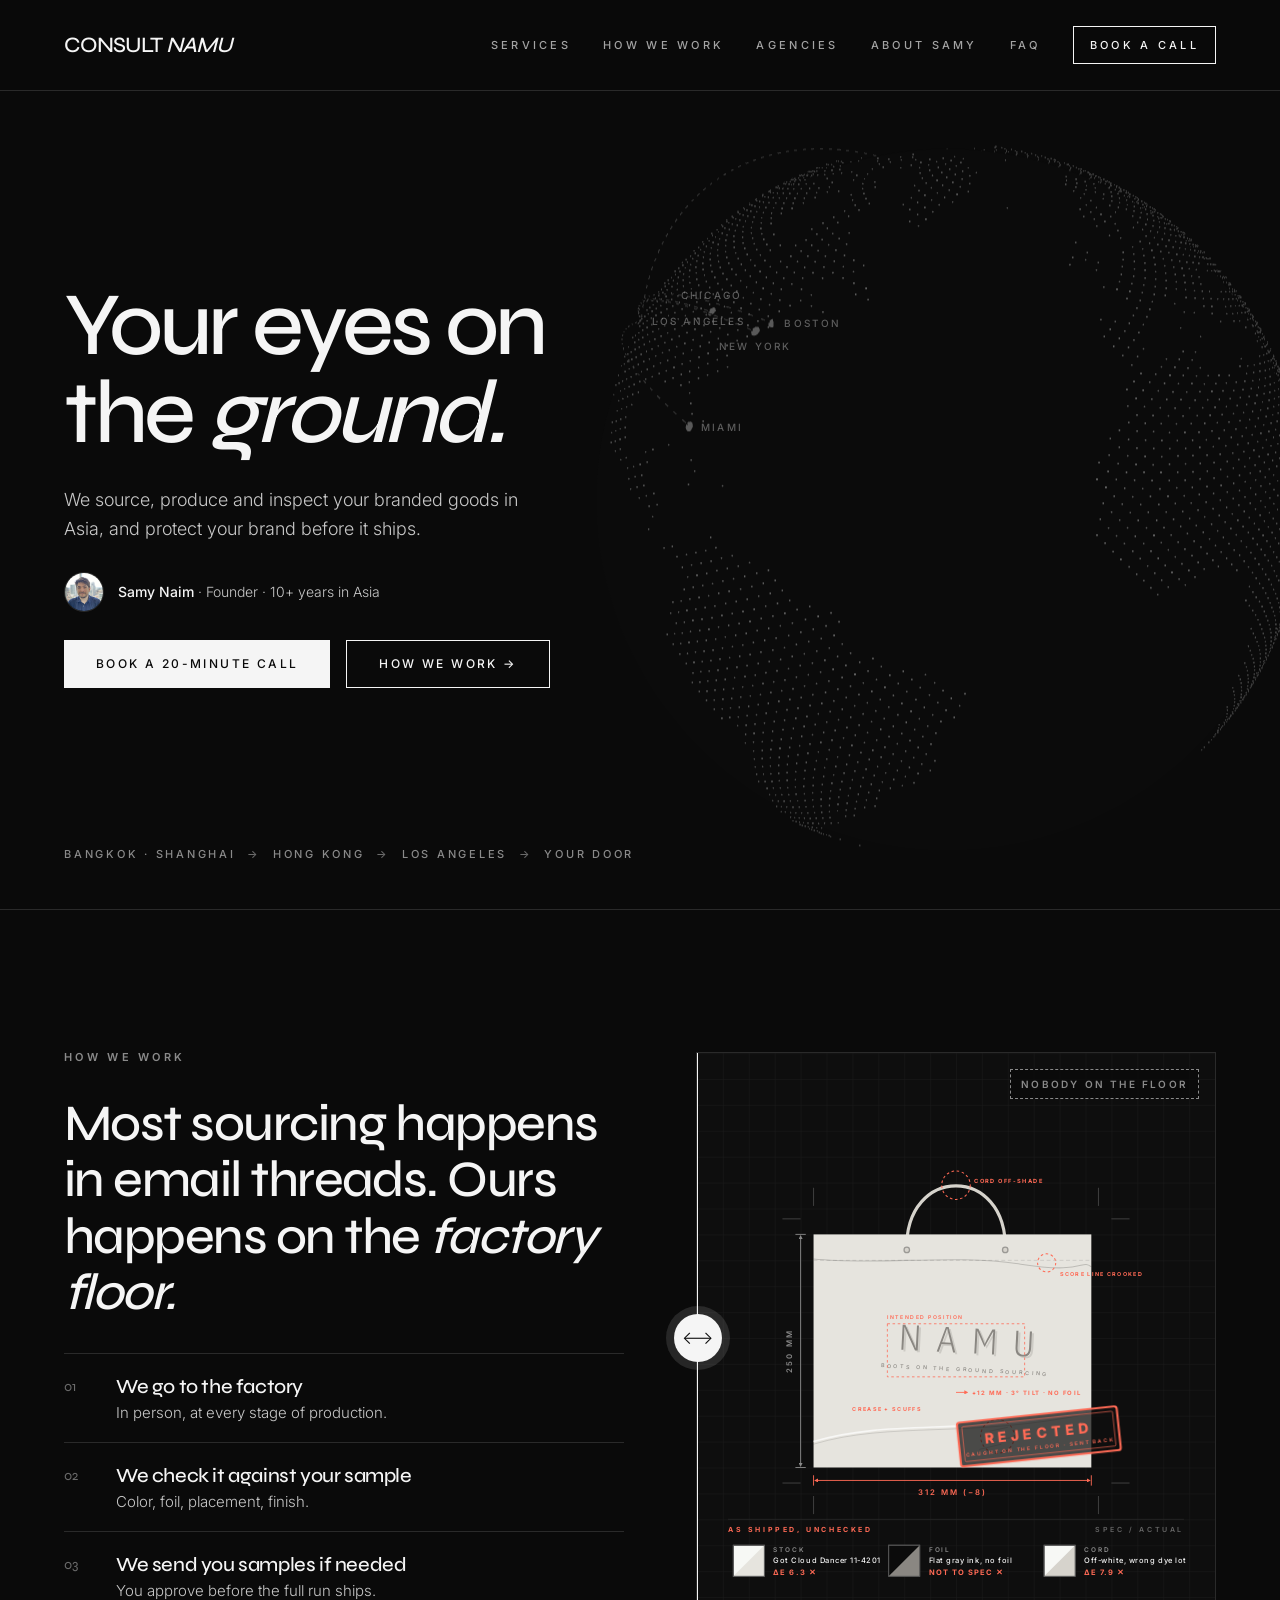
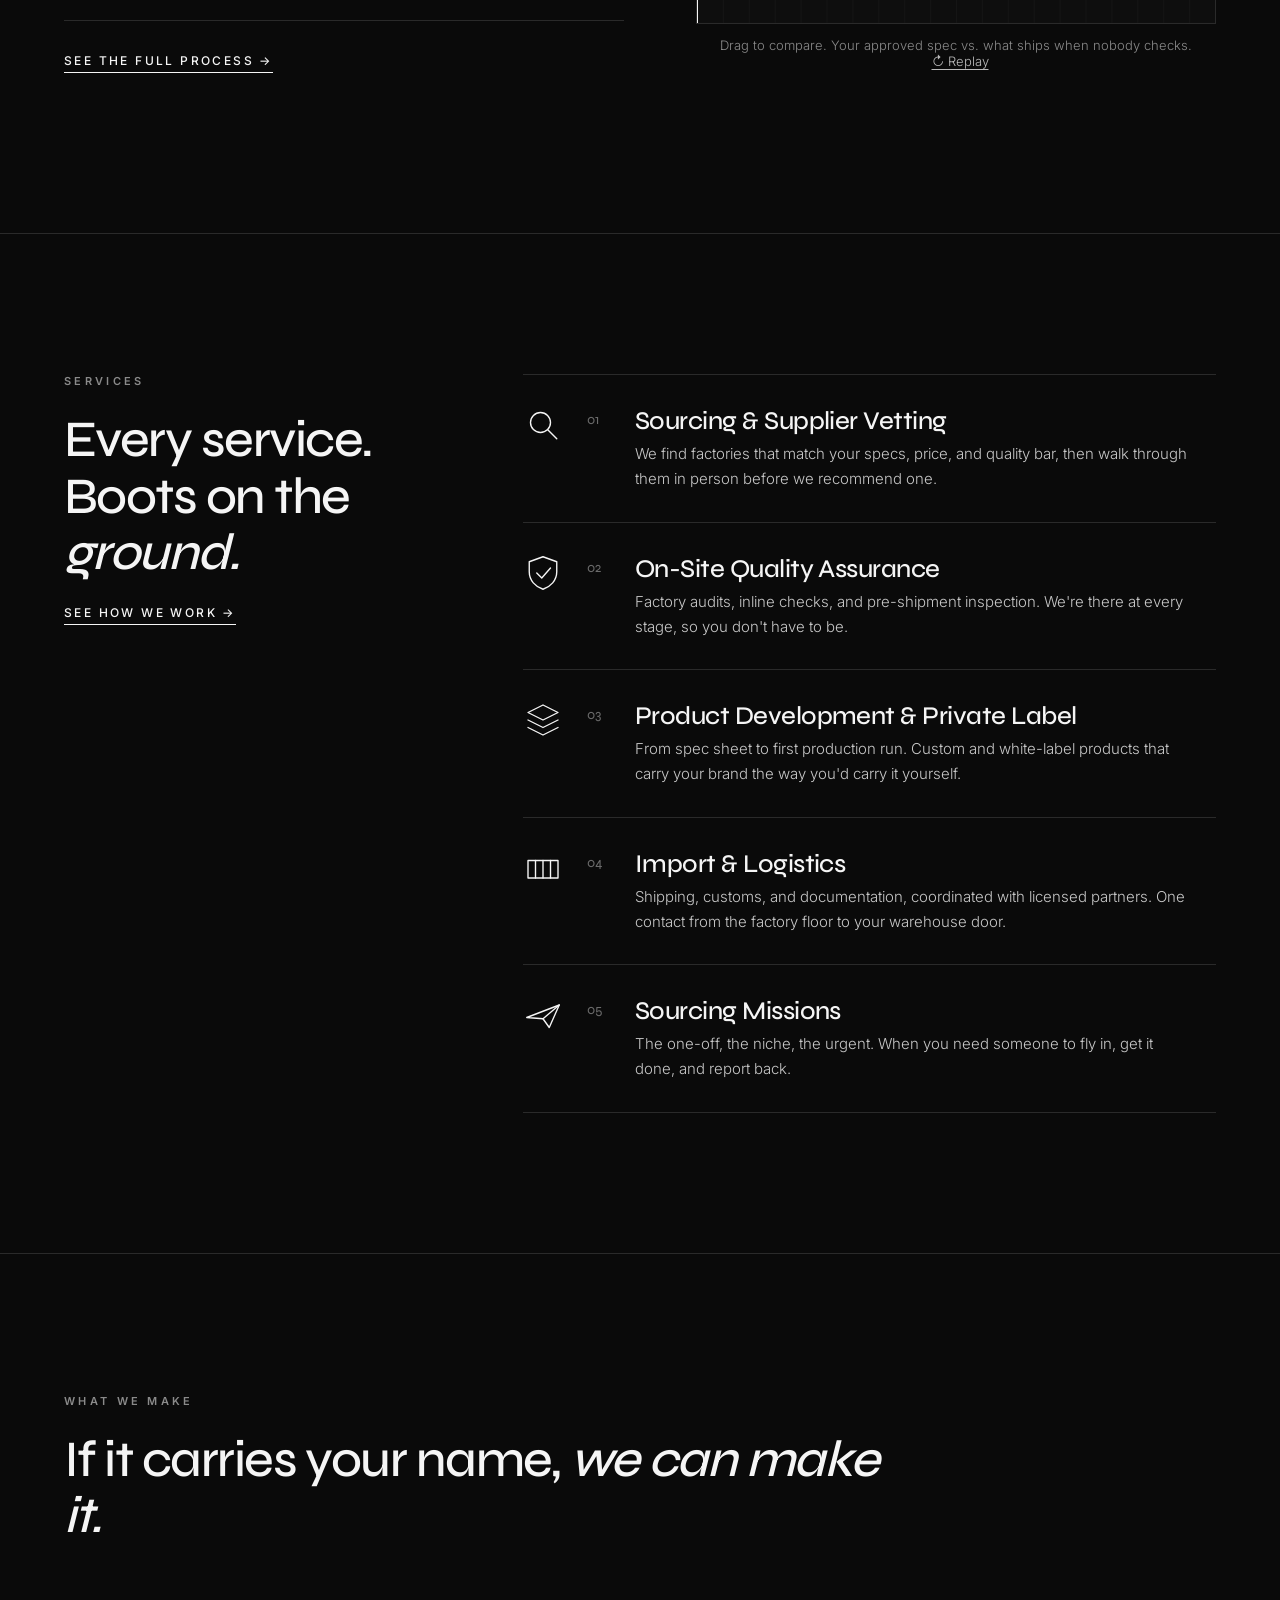
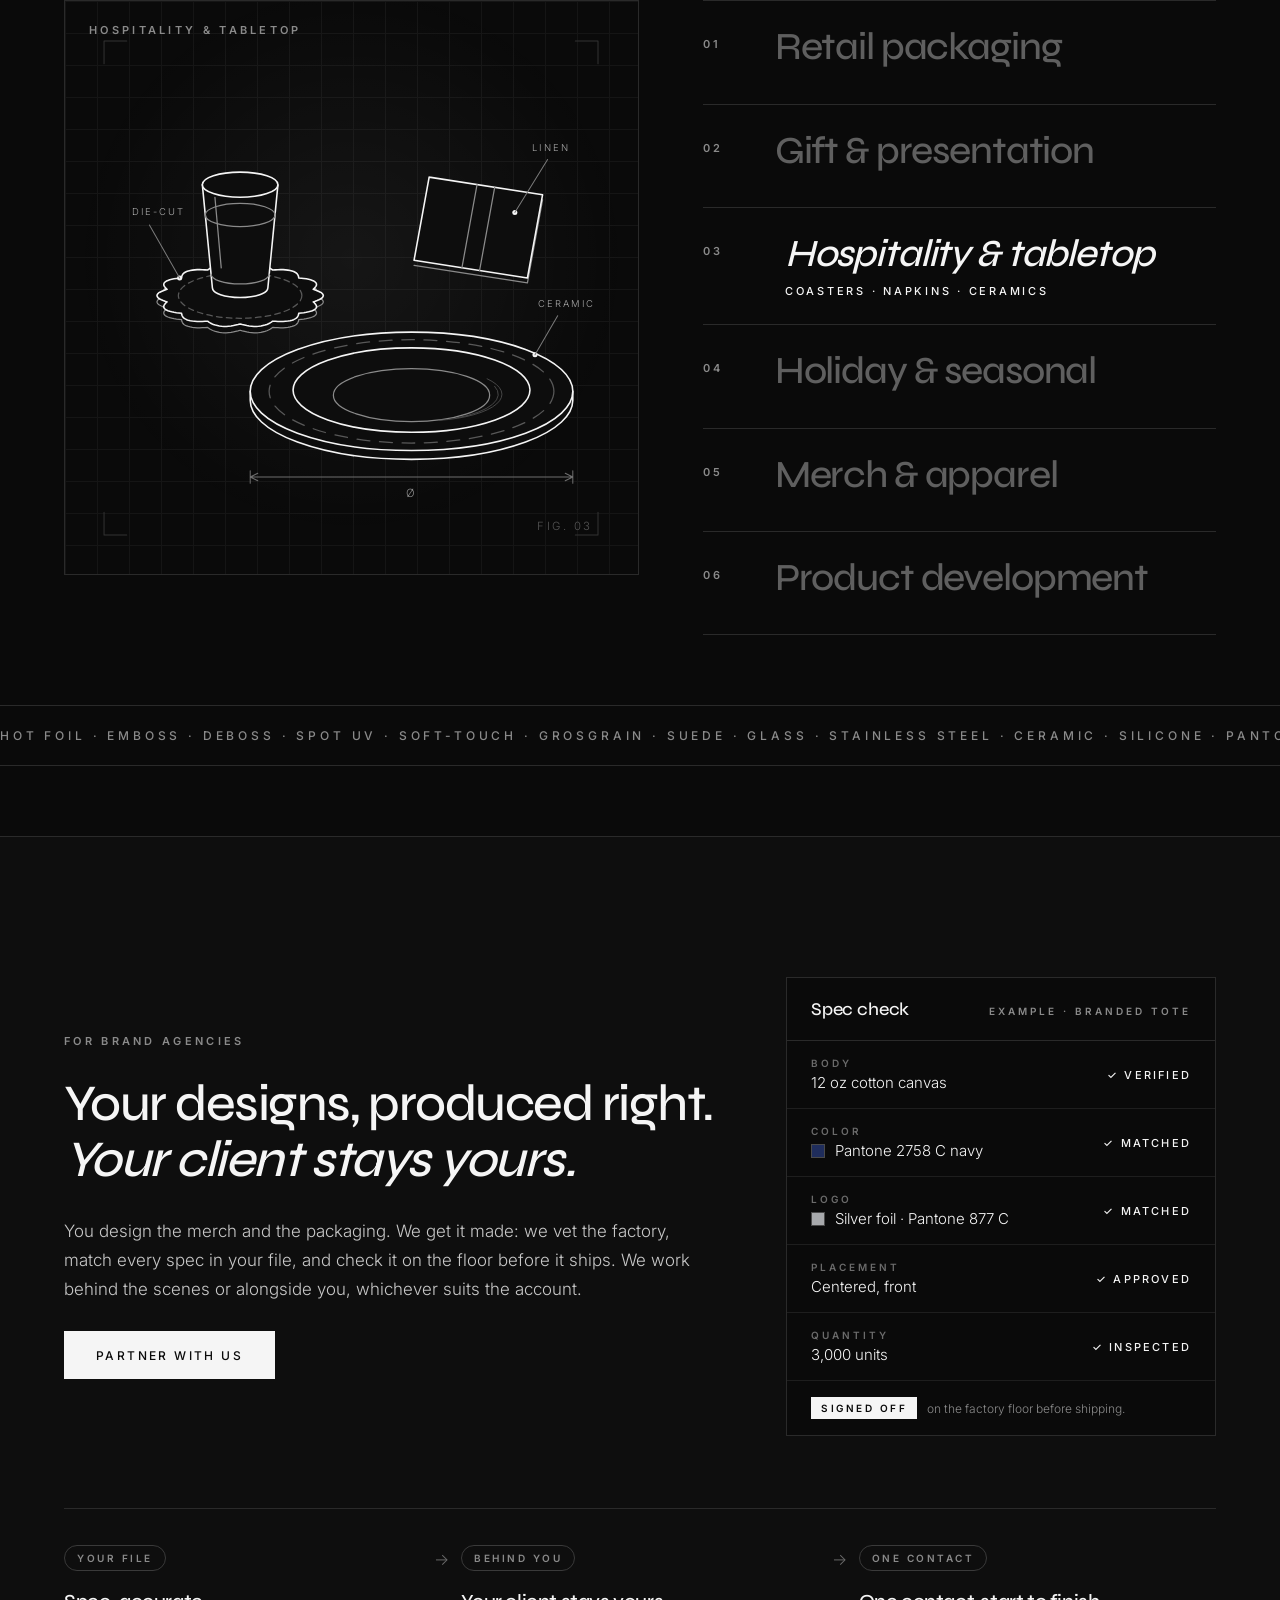
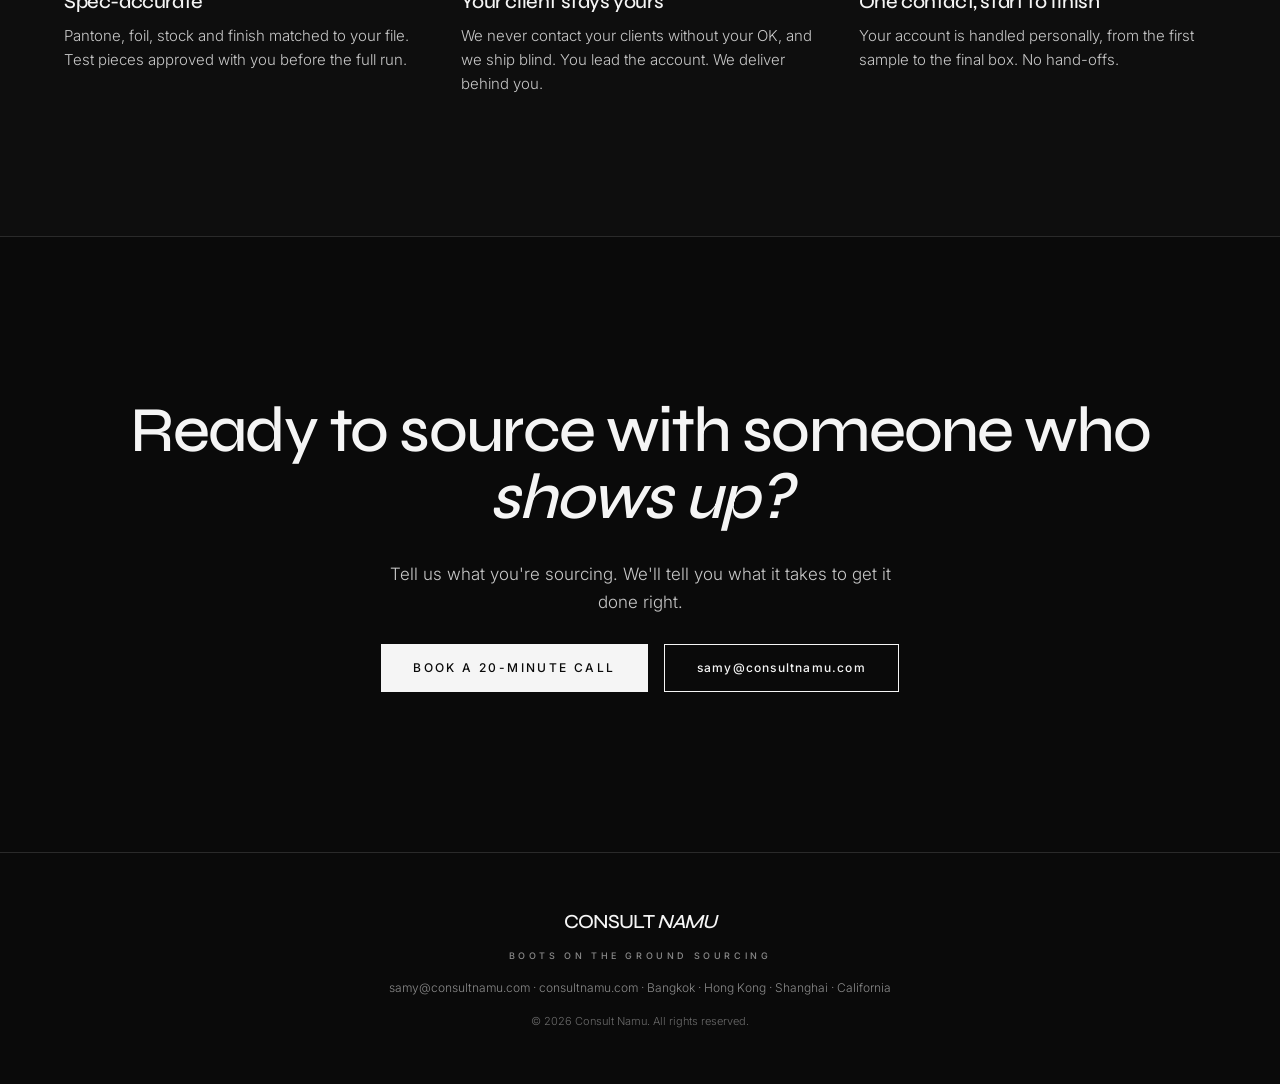
==== index.html @ 445bedfa "What we make: remove the 'Selected work is shared privately' line and portfolio link (Samy's request" ====
<!doctype html>
<html lang="en">
<head>
  <meta charset="utf-8">
  <meta name="viewport" content="width=device-width, initial-scale=1.0">
  <title>Consult Namu | Sourcing &amp; Quality Control in Asia for US Brands</title>
  <meta name="description" content="We source, produce and inspect branded goods in Asia for American brands and agencies. On-site factory audits and QA in Bangkok, Hong Kong and Shanghai.">
  <link rel="canonical" href="https://consultnamu.com/">
  <meta name="robots" content="index, follow">
  <meta name="theme-color" content="#0A0A0A">
  <meta name="author" content="Consult Namu">

  <!-- Icons -->
  <link rel="icon" type="image/png" sizes="512x512" href="assets/favicon.png">
  <link rel="apple-touch-icon" href="assets/favicon.png">

  <!-- Social share preview (Facebook, LinkedIn, LINE, WhatsApp, X) -->
  <meta property="og:site_name" content="Consult Namu">
  <meta property="og:type" content="website">
  <meta property="og:url" content="https://consultnamu.com/">
  <meta property="og:title" content="Consult Namu | Sourcing &amp; Quality Control in Asia for US Brands">
  <meta property="og:description" content="We source, produce and inspect branded goods in Asia for American brands and agencies. On-site factory audits and QA in Bangkok, Hong Kong and Shanghai.">
  <meta property="og:image" content="https://consultnamu.com/assets/social-cover.png">
  <meta property="og:image:width" content="1200">
  <meta property="og:image:height" content="630">
  <meta property="og:image:alt" content="Consult Namu — boots on the ground sourcing">
  <meta property="og:locale" content="en_US">
  <meta name="twitter:card" content="summary_large_image">
  <meta name="twitter:title" content="Consult Namu | Sourcing &amp; Quality Control in Asia for US Brands">
  <meta name="twitter:description" content="We source, produce and inspect branded goods in Asia for American brands and agencies. On-site factory audits and QA in Bangkok, Hong Kong and Shanghai.">
  <meta name="twitter:image" content="https://consultnamu.com/assets/social-cover.png">

  <!-- Structured data for Google -->
  <script type="application/ld+json">
{
  "@context": "https://schema.org",
  "@graph": [
    {
      "@type": "ProfessionalService",
      "@id": "https://consultnamu.com/#org",
      "name": "Consult Namu",
      "alternateName": "Consult NAMU",
      "url": "https://consultnamu.com/",
      "logo": "https://consultnamu.com/assets/favicon.png",
      "image": "https://consultnamu.com/assets/social-cover.png",
      "description": "Sourcing, production and on-site quality assurance in Asia for American brands and brand agencies.",
      "slogan": "Boots on the ground sourcing",
      "email": "samy@consultnamu.com",
      "areaServed": {
        "@type": "Country",
        "name": "United States"
      },
      "knowsAbout": [
        "Product sourcing",
        "Supplier vetting",
        "Factory audits",
        "Quality assurance",
        "Private label",
        "Import and logistics",
        "Branded merchandise",
        "Custom packaging"
      ],
      "sameAs": [
        "https://instagram.com/consultnamu"
      ],
      "founder": {
        "@id": "https://consultnamu.com/about.html#samy"
      }
    },
    {
      "@type": "WebSite",
      "@id": "https://consultnamu.com/#site",
      "url": "https://consultnamu.com/",
      "name": "Consult Namu",
      "publisher": {
        "@id": "https://consultnamu.com/#org"
      }
    }
  ]
}
  </script>

  <!-- Brand fonts: Syne + Inter -->
  <link rel="preconnect" href="https://fonts.googleapis.com">
  <link rel="preconnect" href="https://fonts.gstatic.com" crossorigin>
  <link href="https://fonts.googleapis.com/css2?family=Inter:wght@300;400;500;600&family=Syne:wght@400;500;600;700&display=swap" rel="stylesheet">

  <link rel="stylesheet" href="styles.css">
  <!-- Turns on the fade-in effects only when JavaScript runs -->
  <script>document.documentElement.classList.add("js")</script>
</head>
<body>

<!-- ===================== HEADER ===================== -->
<header class="header">
  <div class="wrap">
    <a href="index.html" class="wordmark">CONSULT <em>NAMU</em></a>
    <button class="nav-toggle" aria-expanded="false" aria-controls="mainNav" aria-label="Open menu"><span></span><span></span></button>
    <nav class="nav" id="mainNav" aria-label="Main">
      <a href="index.html#services">Services</a>
      <a href="how-we-work.html">How we work</a>
      <a href="index.html#agencies">Agencies</a>
      <a href="about.html">About Samy</a>
      <a href="how-we-work.html#faq">FAQ</a>
      <a href="mailto:samy@consultnamu.com?subject=Call%20request" class="nav-cta">Book a call</a>
    </nav>
  </div>
</header>

<main>

<!-- ===================== 1. HERO + 3D GLOBE ===================== -->
<!-- The globe is drawn by globe.js. Orders travel Asia → Hong Kong → Los Angeles → US cities. Drag to turn it. -->
<section class="hero" id="hero">
  <div class="globe" id="globe" aria-hidden="true"></div>
  <div class="wrap hero-inner">
    <div class="hero-text">
      <h1 class="reveal">Your eyes on the <em>ground.</em></h1>
      <p class="reveal">We source, produce and inspect your branded goods in Asia, and protect your brand before it ships.</p>
      <a href="about.html" class="hero-founder reveal"><img src="assets/samy.jpeg" alt="" width="40" height="40"><span><b>Samy Naim</b> · Founder · 10+ years in Asia</span></a>
      <div class="buttons reveal">
        <a href="#contact" class="btn btn-solid">Book a 20-minute call</a>
        <a href="how-we-work.html" class="btn btn-outline">How we work →</a>
      </div>
    </div>
    <div class="route" aria-label="Route"><b>Bangkok · Shanghai</b> <span>→</span> <b>Hong Kong</b> <span>→</span> <b>Los Angeles</b> <span>→</span> <b>Your door</b></div>
  </div>
</section>

<!-- ===================== 2. HOW WE WORK + DRAG TO COMPARE ===================== -->
<!-- The bag is an illustration only (not a real client order). -->
<section id="how" class="section">
  <div class="wrap how">
    <div class="how-text">
      <div class="label reveal">How we work</div>
      <h2 class="h2 reveal">Most sourcing happens in email threads. Ours happens on the <em>factory floor.</em></h2>
      <ol class="visit">
        <li class="reveal"><span class="num">01</span><div><h3>We go to the factory</h3><p>In person, at every stage of production.</p></div></li>
        <li class="reveal"><span class="num">02</span><div><h3>We check it against your sample</h3><p>Color, foil, placement, finish.</p></div></li>
        <li class="reveal"><span class="num">03</span><div><h3>We send you samples if needed</h3><p>You approve before the full run ships.</p></div></li>
      </ol>
      <a href="how-we-work.html" class="engage-more reveal">See the full process →</a>
    </div>

    <!-- Inspection animation: the "nobody on the floor" side is shown first with its faults,
         then the handle glides to reveal the approved spec. Illustration only, not a real order. -->
    <figure class="compare compare-spec reveal" id="compareBox" style="--pos: 50%">
      <div class="compare-layer compare-bad">
        <svg viewBox="0 0 400 440" role="img" aria-label="Illustration: the same bag produced without on-site QA, with Cloud Dancer off-white stock instead of Bright White, flat gray print 12 mm off-center, wrong cord dye lot and a crooked score line"><defs><pattern id="bg" width="20" height="20" patternUnits="userSpaceOnUse"><path d="M20 0H0V20" fill="none" stroke="#1D1D1D" stroke-width=".6"/></pattern>
<marker id="ba" viewBox="0 0 6 6" refX="3" refY="3" markerWidth="4.5" markerHeight="4.5" orient="auto-start-reverse"><path d="M0 0L6 3L0 6z" fill="context-stroke"/></marker>
<linearGradient id="bscan" x1="0" y1="0" x2="0" y2="1"><stop offset="0" stop-color="#FF6A55" stop-opacity="0"/><stop offset="1" stop-color="#FF6A55" stop-opacity=".35"/></linearGradient></defs>
<rect width="400" height="440" fill="#0E0E0E"/><rect width="400" height="440" fill="url(#bg)"/>
<g stroke="#454545" stroke-width=".7"><path d="M80 128h-14M90 118v-14M320 128h14M310 118v-14M80 332h-14M90 342v14M320 332h14M310 342v14"/></g><path d="M162 152 C160 86 240 86 238 152" fill="none" stroke="#D6D3CC" stroke-width="2.4" stroke-linecap="round"/>
<rect x="90" y="140" width="214.5" height="180" fill="#E6E4DE"/>
<path d="M90 160 H304.5" stroke="#000" stroke-opacity=".12" stroke-width=".7" stroke-dasharray="3 2"/>
<circle cx="162" cy="152" r="2.6" fill="#0E0E0E" opacity=".35"/><circle cx="238" cy="152" r="2.6" fill="#0E0E0E" opacity=".35"/>
<circle cx="162" cy="152" r="1.6" fill="#D6D3CC"/><circle cx="238" cy="152" r="1.6" fill="#D6D3CC"/>
<g transform="translate(1.6 1.4) translate(208.25 222) rotate(3) translate(-200 -222)" opacity=".22"><path transform="translate(147.56 231.66) scale(0.02768)" fill="#77746F" d="M221 -474 147 -629H140L144 -474V0H88V-698H163L411 -224L485 -69H492L488 -224V-698H544V0H469Z M1534.0 0 1466.0 -219H1201.0L1134.0 0H1075.0L1296.0 -698H1372.0L1593.0 0ZM1369.0 -535 1337.0 -647H1330.0L1297.0 -535L1215.0 -266H1453.0Z M2618.0 -490 2623.0 -630H2615.0L2548.0 -490L2400.0 -196L2252.0 -490L2184.0 -628H2177.0L2181.0 -490V0H2125.0V-698H2204.0L2336.0 -431L2397.0 -290H2402.0L2464.0 -431L2595.0 -698H2674.0V0H2618.0Z M3323.0 -698V-248Q3323.0 -194 3331.0 -154.5Q3339.0 -115 3357.5 -89.5Q3376.0 -64 3406.5 -52.0Q3437.0 -40 3483.0 -40Q3529.0 -40 3559.5 -52.0Q3590.0 -64 3608.5 -89.5Q3627.0 -115 3635.0 -154.5Q3643.0 -194 3643.0 -248V-698H3701.0V-257Q3701.0 -186 3689.5 -135.5Q3678.0 -85 3652.5 -52.0Q3627.0 -19 3585.5 -3.5Q3544.0 12 3483.0 12Q3422.0 12 3380.5 -3.5Q3339.0 -19 3313.5 -52.0Q3288.0 -85 3276.5 -135.5Q3265.0 -186 3265.0 -257V-698Z"/></g>
<g transform="translate(208.25 222) rotate(3) translate(-200 -222)"><path transform="translate(147.56 231.66) scale(0.02768)" fill="#8A8782" d="M221 -474 147 -629H140L144 -474V0H88V-698H163L411 -224L485 -69H492L488 -224V-698H544V0H469Z M1534.0 0 1466.0 -219H1201.0L1134.0 0H1075.0L1296.0 -698H1372.0L1593.0 0ZM1369.0 -535 1337.0 -647H1330.0L1297.0 -535L1215.0 -266H1453.0Z M2618.0 -490 2623.0 -630H2615.0L2548.0 -490L2400.0 -196L2252.0 -490L2184.0 -628H2177.0L2181.0 -490V0H2125.0V-698H2204.0L2336.0 -431L2397.0 -290H2402.0L2464.0 -431L2595.0 -698H2674.0V0H2618.0Z M3323.0 -698V-248Q3323.0 -194 3331.0 -154.5Q3339.0 -115 3357.5 -89.5Q3376.0 -64 3406.5 -52.0Q3437.0 -40 3483.0 -40Q3529.0 -40 3559.5 -52.0Q3590.0 -64 3608.5 -89.5Q3627.0 -115 3635.0 -154.5Q3643.0 -194 3643.0 -248V-698H3701.0V-257Q3701.0 -186 3689.5 -135.5Q3678.0 -85 3652.5 -52.0Q3627.0 -19 3585.5 -3.5Q3544.0 12 3483.0 12Q3422.0 12 3380.5 -3.5Q3339.0 -19 3313.5 -52.0Q3288.0 -85 3276.5 -135.5Q3265.0 -186 3265.0 -257V-698Z"/><text x="200" y="246" font-family="Inter, sans-serif" font-size="4.1" font-weight="500" letter-spacing="2.2" fill="#8A8782" text-anchor="middle">BOOTS ON THE GROUND SOURCING</text></g>
<path d="M90 159 C140 164 200 155 250 163 S296 159 304.5 165" stroke="#000" stroke-opacity=".18" stroke-width=".8" fill="none"/>
<path d="M90 300 C150 282 210 296 304.5 276" stroke="#fff" stroke-opacity=".7" stroke-width="1.2" fill="none"/><path d="M90 302 C150 284 210 298 304.5 278" stroke="#000" stroke-opacity=".15" stroke-width=".6" fill="none"/>
<g stroke="#000" stroke-opacity=".2" stroke-width=".5"><path d="M226 292 l14 -3 M234 298 l9 -1 M218 306 l17 -4"/></g><g class="fx" style="--d:0.55s"><circle cx="200" cy="102" r="11" fill="none" stroke="#FF6A55" stroke-width=".8" stroke-dasharray="2 2"/><text x="214" y="100" font-family="Inter, sans-serif" font-size="4.4" font-weight="700" letter-spacing="1.1" fill="#FF6A55" text-anchor="start">CORD OFF-SHADE</text></g><g class="fx" style="--d:0.8s"><circle cx="270" cy="162" r="7" fill="none" stroke="#FF6A55" stroke-width=".8" stroke-dasharray="2 2"/><text x="280" y="172" font-family="Inter, sans-serif" font-size="4.2" font-weight="700" letter-spacing="1" fill="#FF6A55" text-anchor="start">SCORE LINE CROOKED</text></g><g class="fx" style="--d:1.1s"><rect x="147" y="209" width="106" height="41" fill="none" stroke="#FF6A55" stroke-width=".6" stroke-dasharray="2 2"/><text x="147" y="205" font-family="Inter, sans-serif" font-size="4" font-weight="600" letter-spacing="1.2" fill="#FF6A55" text-anchor="start">INTENDED POSITION</text></g><g class="fx" style="--d:1.35s"><path d="M200 262 H208" stroke="#FF6A55" stroke-width=".7" marker-end="url(#ba)"/><text x="212" y="264" font-family="Inter, sans-serif" font-size="4.6" font-weight="700" letter-spacing="1" fill="#FF6A55" text-anchor="start">+12 MM · 3° TILT · NO FOIL</text></g><g class="fx" style="--d:1.7s"><circle cx="232" cy="296" r="13" fill="none" stroke="#FF6A55" stroke-width=".8" stroke-dasharray="2 2"/><text x="120" y="276" font-family="Inter, sans-serif" font-size="4.2" font-weight="700" letter-spacing="1" fill="#FF6A55" text-anchor="start">CREASE + SCUFFS</text></g><g class="fx" style="--d:1.95s"><g stroke="#FF6A55" stroke-width=".7" fill="none"><path d="M90 326 V334 M304.5 326 V334"/><path d="M92 330 H302.5" marker-start="url(#ba)" marker-end="url(#ba)"/></g><text x="197.25" y="341" font-family="Inter, sans-serif" font-size="6" font-weight="600" letter-spacing="1.6" fill="#FF6A55" text-anchor="middle">312 MM  (−8)</text></g>
<g stroke="#8A8A8A" stroke-width=".7" fill="none"><path d="M76 140 H84 M76 320 H84"/><path d="M80 142 V318" marker-start="url(#ba)" marker-end="url(#ba)"/></g>
<text transform="translate(73 230) rotate(-90)" font-family="Inter, sans-serif" font-size="6" font-weight="600" letter-spacing="1.6" fill="#8A8A8A" text-anchor="middle">250 MM</text>
<g class="scan"><rect x="86" y="96" width="222.5" height="22" fill="url(#bscan)"/><rect x="86" y="117" width="222.5" height="1.2" fill="#FF6A55"/></g><path d="M24 360 H376" stroke="#2a2a2a" stroke-width=".6"/><text x="24" y="370" font-family="Inter, sans-serif" font-size="5.4" font-weight="700" letter-spacing="2" fill="#FF6A55" text-anchor="start">AS SHIPPED, UNCHECKED</text><text x="376" y="370" font-family="Inter, sans-serif" font-size="5.4" font-weight="600" letter-spacing="2" fill="#666" text-anchor="end">SPEC / ACTUAL</text><rect x="28" y="380" width="24" height="24" fill="#F7F8F5" stroke="#555" stroke-width=".7"/><path d="M52 380 V404 H28 Z" fill="#E6E4DE"/><rect x="28" y="380" width="24" height="24" fill="none" stroke="#555" stroke-width=".7"/><text x="59" y="385" font-family="Inter, sans-serif" font-size="5" font-weight="600" letter-spacing="1.4" fill="#8A8A8A" text-anchor="start">STOCK</text><text x="59" y="394" font-family="Inter, sans-serif" font-size="5.8" font-weight="500" letter-spacing="0.4" fill="#F5F5F5" text-anchor="start">Got Cloud Dancer 11-4201</text><g class="fx" style="--d:2.1s"><text x="59" y="403" font-family="Inter, sans-serif" font-size="5.8" font-weight="700" letter-spacing="0.8" fill="#FF6A55" text-anchor="start" data-count="6.3" data-fmt="ΔE {v}  ✕" data-d="2.1">ΔE 6.3  ✕</text></g><rect x="148" y="380" width="24" height="24" fill="#0B0B0B" stroke="#555" stroke-width=".7"/><path d="M172 380 V404 H148 Z" fill="#8A8782"/><rect x="148" y="380" width="24" height="24" fill="none" stroke="#555" stroke-width=".7"/><text x="179" y="385" font-family="Inter, sans-serif" font-size="5" font-weight="600" letter-spacing="1.4" fill="#8A8A8A" text-anchor="start">FOIL</text><text x="179" y="394" font-family="Inter, sans-serif" font-size="5.8" font-weight="500" letter-spacing="0.4" fill="#F5F5F5" text-anchor="start">Flat gray ink, no foil</text><g class="fx" style="--d:2.25s"><text x="179" y="403" font-family="Inter, sans-serif" font-size="5.8" font-weight="700" letter-spacing="0.8" fill="#FF6A55" text-anchor="start">NOT TO SPEC  ✕</text></g><rect x="268" y="380" width="24" height="24" fill="#F7F8F5" stroke="#555" stroke-width=".7"/><path d="M292 380 V404 H268 Z" fill="#D6D3CC"/><rect x="268" y="380" width="24" height="24" fill="none" stroke="#555" stroke-width=".7"/><text x="299" y="385" font-family="Inter, sans-serif" font-size="5" font-weight="600" letter-spacing="1.4" fill="#8A8A8A" text-anchor="start">CORD</text><text x="299" y="394" font-family="Inter, sans-serif" font-size="5.8" font-weight="500" letter-spacing="0.4" fill="#F5F5F5" text-anchor="start">Off-white, wrong dye lot</text><g class="fx" style="--d:2.4s"><text x="299" y="403" font-family="Inter, sans-serif" font-size="5.8" font-weight="700" letter-spacing="0.8" fill="#FF6A55" text-anchor="start" data-count="7.9" data-fmt="ΔE {v}  ✕" data-d="2.4">ΔE 7.9  ✕</text></g><g class="stamp" style="--d:2.75s"><g transform="translate(264 296) rotate(-6)">
<rect x="-62" y="-17" width="124" height="34" rx="2" fill="#0E0E0E" fill-opacity=".72" stroke="#FF6A55" stroke-width="1.6"/>
<rect x="-58.5" y="-13.5" width="117" height="27" rx="1" fill="none" stroke="#FF6A55" stroke-width=".5"/>
<text x="0" y="1.5" font-family="Inter, sans-serif" font-size="11" font-weight="800" letter-spacing="3.2" fill="#FF6A55" text-anchor="middle">REJECTED</text><text x="0" y="9.5" font-family="Inter, sans-serif" font-size="3.8" font-weight="600" letter-spacing="1.4" fill="#FF6A55" text-anchor="middle">CAUGHT ON THE FLOOR · SENT BACK</text></g></g></svg>
        <span class="compare-tag right">Nobody on the floor</span>
      </div>
      <div class="compare-layer compare-good">
        <svg viewBox="0 0 400 440" role="img" aria-label="Illustration: the approved spec, with bright white stock, black foil logo centered within half a millimeter, and matched cotton cords"><defs><pattern id="gg" width="20" height="20" patternUnits="userSpaceOnUse"><path d="M20 0H0V20" fill="none" stroke="#1D1D1D" stroke-width=".6"/></pattern>
<marker id="ga" viewBox="0 0 6 6" refX="3" refY="3" markerWidth="4.5" markerHeight="4.5" orient="auto-start-reverse"><path d="M0 0L6 3L0 6z" fill="context-stroke"/></marker>
<linearGradient id="gscan" x1="0" y1="0" x2="0" y2="1"><stop offset="0" stop-color="#F5F5F5" stop-opacity="0"/><stop offset="1" stop-color="#F5F5F5" stop-opacity=".35"/></linearGradient></defs>
<rect width="400" height="440" fill="#0E0E0E"/><rect width="400" height="440" fill="url(#gg)"/>
<g stroke="#454545" stroke-width=".7"><path d="M80 128h-14M90 118v-14M320 128h14M310 118v-14M80 332h-14M90 342v14M320 332h14M310 342v14"/></g><path d="M162 152 C160 86 240 86 238 152" fill="none" stroke="#F7F8F5" stroke-width="2.4" stroke-linecap="round"/>
<rect x="90" y="140" width="220" height="180" fill="#F7F8F5"/>
<path d="M90 160 H310" stroke="#000" stroke-opacity=".12" stroke-width=".7" stroke-dasharray="3 2"/>
<circle cx="162" cy="152" r="2.6" fill="#0E0E0E" opacity=".35"/><circle cx="238" cy="152" r="2.6" fill="#0E0E0E" opacity=".35"/>
<circle cx="162" cy="152" r="1.6" fill="#F7F8F5"/><circle cx="238" cy="152" r="1.6" fill="#F7F8F5"/>
<path transform="translate(147.56 231.66) scale(0.02768)" fill="#0B0B0B" d="M221 -474 147 -629H140L144 -474V0H88V-698H163L411 -224L485 -69H492L488 -224V-698H544V0H469Z M1534.0 0 1466.0 -219H1201.0L1134.0 0H1075.0L1296.0 -698H1372.0L1593.0 0ZM1369.0 -535 1337.0 -647H1330.0L1297.0 -535L1215.0 -266H1453.0Z M2618.0 -490 2623.0 -630H2615.0L2548.0 -490L2400.0 -196L2252.0 -490L2184.0 -628H2177.0L2181.0 -490V0H2125.0V-698H2204.0L2336.0 -431L2397.0 -290H2402.0L2464.0 -431L2595.0 -698H2674.0V0H2618.0Z M3323.0 -698V-248Q3323.0 -194 3331.0 -154.5Q3339.0 -115 3357.5 -89.5Q3376.0 -64 3406.5 -52.0Q3437.0 -40 3483.0 -40Q3529.0 -40 3559.5 -52.0Q3590.0 -64 3608.5 -89.5Q3627.0 -115 3635.0 -154.5Q3643.0 -194 3643.0 -248V-698H3701.0V-257Q3701.0 -186 3689.5 -135.5Q3678.0 -85 3652.5 -52.0Q3627.0 -19 3585.5 -3.5Q3544.0 12 3483.0 12Q3422.0 12 3380.5 -3.5Q3339.0 -19 3313.5 -52.0Q3288.0 -85 3276.5 -135.5Q3265.0 -186 3265.0 -257V-698Z"/><text x="200" y="246" font-family="Inter, sans-serif" font-size="4.1" font-weight="500" letter-spacing="2.2" fill="#0B0B0B" text-anchor="middle">BOOTS ON THE GROUND SOURCING</text><g class="fx" style="--d:4.3s"><g stroke="#000" stroke-opacity=".28" stroke-width=".5" stroke-dasharray="2 2"><path d="M200 140 V320"/><path d="M90 222 H310"/></g>
<g stroke="#000" stroke-opacity=".45" stroke-width=".5"><path d="M150 205 V199 M250 205 V199 M150 202 H250"/></g><text x="200" y="196" font-family="Inter, sans-serif" font-size="4.4" font-weight="600" letter-spacing="1.2" fill="#555" text-anchor="middle">CENTERED · ±0.5 MM</text></g><g stroke="#8A8A8A" stroke-width=".7" fill="none"><path d="M90 326 V334 M310 326 V334"/><path d="M92 330 H308" marker-start="url(#ga)" marker-end="url(#ga)"/></g><text x="200.0" y="341" font-family="Inter, sans-serif" font-size="6" font-weight="600" letter-spacing="1.6" fill="#8A8A8A" text-anchor="middle">320 MM</text>
<g stroke="#8A8A8A" stroke-width=".7" fill="none"><path d="M76 140 H84 M76 320 H84"/><path d="M80 142 V318" marker-start="url(#ga)" marker-end="url(#ga)"/></g>
<text transform="translate(73 230) rotate(-90)" font-family="Inter, sans-serif" font-size="6" font-weight="600" letter-spacing="1.6" fill="#8A8A8A" text-anchor="middle">250 MM</text>
<g class="scan"><rect x="86" y="96" width="228" height="22" fill="url(#gscan)"/><rect x="86" y="117" width="228" height="1.2" fill="#F5F5F5"/></g><path d="M24 360 H376" stroke="#2a2a2a" stroke-width=".6"/><text x="24" y="370" font-family="Inter, sans-serif" font-size="5.4" font-weight="700" letter-spacing="2" fill="#d0d0d0" text-anchor="start">APPROVED SPEC</text><text x="376" y="370" font-family="Inter, sans-serif" font-size="5.4" font-weight="600" letter-spacing="2" fill="#666" text-anchor="end">CHECKED ON THE FLOOR</text><rect x="28" y="380" width="24" height="24" fill="#F7F8F5" stroke="#555" stroke-width=".7"/><text x="59" y="385" font-family="Inter, sans-serif" font-size="5" font-weight="600" letter-spacing="1.4" fill="#8A8A8A" text-anchor="start">STOCK</text><text x="59" y="394" font-family="Inter, sans-serif" font-size="5.8" font-weight="500" letter-spacing="0.4" fill="#F5F5F5" text-anchor="start">Bright White 11-0601 TCX</text><g class="fx" style="--d:4.5s"><text x="59" y="403" font-family="Inter, sans-serif" font-size="5.8" font-weight="700" letter-spacing="0.8" fill="#F5F5F5" text-anchor="start" data-count="0.8" data-fmt="ΔE {v}  ✓" data-d="4.5">ΔE 0.8  ✓</text></g><rect x="148" y="380" width="24" height="24" fill="#0B0B0B" stroke="#555" stroke-width=".7"/><text x="179" y="385" font-family="Inter, sans-serif" font-size="5" font-weight="600" letter-spacing="1.4" fill="#8A8A8A" text-anchor="start">FOIL</text><text x="179" y="394" font-family="Inter, sans-serif" font-size="5.8" font-weight="500" letter-spacing="0.4" fill="#F5F5F5" text-anchor="start">Black hot foil, Black 6 C</text><g class="fx" style="--d:4.65s"><text x="179" y="403" font-family="Inter, sans-serif" font-size="5.8" font-weight="700" letter-spacing="0.8" fill="#F5F5F5" text-anchor="start">REGISTERED  ✓</text></g><rect x="268" y="380" width="24" height="24" fill="#F7F8F5" stroke="#555" stroke-width=".7"/><text x="299" y="385" font-family="Inter, sans-serif" font-size="5" font-weight="600" letter-spacing="1.4" fill="#8A8A8A" text-anchor="start">CORD</text><text x="299" y="394" font-family="Inter, sans-serif" font-size="5.8" font-weight="500" letter-spacing="0.4" fill="#F5F5F5" text-anchor="start">Cotton, dyed to stock</text><g class="fx" style="--d:4.8s"><text x="299" y="403" font-family="Inter, sans-serif" font-size="5.8" font-weight="700" letter-spacing="0.8" fill="#F5F5F5" text-anchor="start" data-count="1.1" data-fmt="ΔE {v}  ✓" data-d="4.8">ΔE 1.1  ✓</text></g><g class="stamp" style="--d:5.1s"><g transform="translate(138 296) rotate(-5)">
<rect x="-62" y="-17" width="124" height="34" rx="2" fill="#0E0E0E" fill-opacity=".72" stroke="#F5F5F5" stroke-width="1.6"/>
<rect x="-58.5" y="-13.5" width="117" height="27" rx="1" fill="none" stroke="#F5F5F5" stroke-width=".5"/>
<text x="0" y="1.5" font-family="Inter, sans-serif" font-size="11" font-weight="800" letter-spacing="3.2" fill="#F5F5F5" text-anchor="middle">PASSED</text><text x="0" y="9.5" font-family="Inter, sans-serif" font-size="3.8" font-weight="600" letter-spacing="1.4" fill="#F5F5F5" text-anchor="middle">MATCHED TO SPEC · READY TO SHIP</text></g></g></svg>
        <span class="compare-tag left">✓ Samy on the floor</span>
      </div>
      <div class="compare-handle" aria-hidden="true"><span>⟷</span></div>
      <input type="range" min="0" max="100" value="50" class="compare-range" aria-label="Compare the approved spec with what ships when nobody checks">
      <figcaption>Drag to compare. Your approved spec vs. what ships when nobody checks. <button type="button" class="replay" id="replayInspect">↻ Replay</button></figcaption>
    </figure>
  </div>
</section>

<!-- ===================== 3. SERVICES ===================== -->
<!-- Each icon draws itself as the row scrolls into view. Pointing at a row lights it up. -->
<section id="services" class="section">
  <div class="wrap svc4">
    <div class="svc4-head">
      <div class="label reveal">Services</div>
      <h2 class="h2 reveal">Every service. Boots on the <em>ground.</em></h2>
      <a href="how-we-work.html" class="engage-more reveal">See how we work →</a>
    </div>
    <ol class="svc4-list">
      <li class="svc4-row reveal"><svg viewBox="0 0 32 32" aria-hidden="true"><circle cx="14" cy="14" r="8" pathLength="1"/><path d="M20 20l7 7" pathLength="1"/></svg><span class="svc4-n">01</span><h3>Sourcing &amp; Supplier Vetting</h3><p>We find factories that match your specs, price, and quality bar, then walk through them in person before we recommend one.</p></li>
      <li class="svc4-row reveal"><svg viewBox="0 0 32 32" aria-hidden="true"><path d="M16 3l11 4v8c0 7-5 12-11 14C10 27 5 22 5 15V7z" pathLength="1"/><path d="M11 16l4 4 7-8" pathLength="1"/></svg><span class="svc4-n">02</span><h3>On-Site Quality Assurance</h3><p>Factory audits, inline checks, and pre-shipment inspection. We're there at every stage, so you don't have to be.</p></li>
      <li class="svc4-row reveal"><svg viewBox="0 0 32 32" aria-hidden="true"><path d="M16 4l12 6-12 6-12-6z" pathLength="1"/><path d="M4 16l12 6 12-6" pathLength="1"/><path d="M4 22l12 6 12-6" pathLength="1"/></svg><span class="svc4-n">03</span><h3>Product Development &amp; Private Label</h3><p>From spec sheet to first production run. Custom and white-label products that carry your brand the way you'd carry it yourself.</p></li>
      <li class="svc4-row reveal"><svg viewBox="0 0 32 32" aria-hidden="true"><rect x="4" y="10" width="24" height="14" pathLength="1"/><path d="M10 10v14M16 10v14M22 10v14" pathLength="1"/></svg><span class="svc4-n">04</span><h3>Import &amp; Logistics</h3><p>Shipping, customs, and documentation, coordinated with licensed partners. One contact from the factory floor to your warehouse door.</p></li>
      <li class="svc4-row reveal"><svg viewBox="0 0 32 32" aria-hidden="true"><path d="M3 18l26-10-8 18-5-7z" pathLength="1"/><path d="M16 19l13-11" pathLength="1"/></svg><span class="svc4-n">05</span><h3>Sourcing Missions</h3><p>The one-off, the niche, the urgent. When you need someone to fly in, get it done, and report back.</p></li>
    </ol>
  </div>
</section>

<!-- ===================== 4. WHAT WE MAKE (categories + line drawings) ===================== -->
<section id="work" class="section">
  <div class="wrap mk">
    <div class="mk-head">
      <div class="label reveal">What we make</div>
      <h2 class="h2 reveal">If it carries your name, <em>we can make it.</em></h2>
    </div>
    <div class="mk-grid">
      <figure class="mk-panel reveal"><span class="mk-cap" id="mkCap">Retail packaging</span><svg class="mk-fig on" data-i="0" viewBox="0 0 400 400" aria-hidden="true"><path class="crop" d="M4 22V4H22M378 4H396V22M396 378V396H378M22 396H4V378"/><path pathLength="1" class="faint" d="M204 134C194 56 264 56 254 134"/>
<path pathLength="1" class="solid" d="M120 140L164 122H294L250 140Z"/>
<path pathLength="1" class="solid" d="M250 140L294 122V312L250 330Z"/>
<clipPath id="hc1"><path d="M250 140L294 122V312L250 330Z"/></clipPath><path class="hatch late" clip-path="url(#hc1)" d="M250 122L42 330M256 122L48 330M262 122L54 330M268 122L60 330M274 122L66 330M280 122L72 330M286 122L78 330M292 122L84 330M298 122L90 330M304 122L96 330M310 122L102 330M316 122L108 330M322 122L114 330M328 122L120 330M334 122L126 330M340 122L132 330M346 122L138 330M352 122L144 330M358 122L150 330M364 122L156 330M370 122L162 330M376 122L168 330M382 122L174 330M388 122L180 330M394 122L186 330M400 122L192 330M406 122L198 330M412 122L204 330M418 122L210 330M424 122L216 330M430 122L222 330M436 122L228 330M442 122L234 330M448 122L240 330M454 122L246 330M460 122L252 330M466 122L258 330M472 122L264 330M478 122L270 330M484 122L276 330M490 122L282 330M496 122L288 330M502 122L294 330"/>
<path pathLength="1" class="faint" d="M272 131V296L250 330M272 296L294 312M250 160L294 142"/>
<path pathLength="1" class="solid" d="M120 140H250V330H120Z"/>
<path pathLength="1" class="faint" d="M120 160H250"/>
<path pathLength="1" d="M160 152C150 70 220 70 210 152"/>
<circle cx="160" cy="152" r="3"/><circle cx="210" cy="152" r="3"/>
<path class="logo late"  transform="translate(146.20 243.03) scale(0.02048)" d="M221 -474 147 -629H140L144 -474V0H88V-698H163L411 -224L485 -69H492L488 -224V-698H544V0H469Z M1534.0 0 1466.0 -219H1201.0L1134.0 0H1075.0L1296.0 -698H1372.0L1593.0 0ZM1369.0 -535 1337.0 -647H1330.0L1297.0 -535L1215.0 -266H1453.0Z M2618.0 -490 2623.0 -630H2615.0L2548.0 -490L2400.0 -196L2252.0 -490L2184.0 -628H2177.0L2181.0 -490V0H2125.0V-698H2204.0L2336.0 -431L2397.0 -290H2402.0L2464.0 -431L2595.0 -698H2674.0V0H2618.0Z M3323.0 -698V-248Q3323.0 -194 3331.0 -154.5Q3339.0 -115 3357.5 -89.5Q3376.0 -64 3406.5 -52.0Q3437.0 -40 3483.0 -40Q3529.0 -40 3559.5 -52.0Q3590.0 -64 3608.5 -89.5Q3627.0 -115 3635.0 -154.5Q3643.0 -194 3643.0 -248V-698H3701.0V-257Q3701.0 -186 3689.5 -135.5Q3678.0 -85 3652.5 -52.0Q3627.0 -19 3585.5 -3.5Q3544.0 12 3483.0 12Q3422.0 12 3380.5 -3.5Q3339.0 -19 3313.5 -52.0Q3288.0 -85 3276.5 -135.5Q3265.0 -186 3265.0 -257V-698Z"/><path class="faint late" d="M163 254H207"/>
<path pathLength="1" class="faint" d="M160 152Q150 172 143 186"/>
<rect pathLength="1" class="solid" x="135" y="186" width="16" height="25" rx="1.5" transform="rotate(10 143 186)"/>
<path pathLength="1" class="solid" d="M52 270L76 260H140L116 270Z"/><path pathLength="1" class="solid" d="M116 270L140 260V320L116 330Z"/>
<clipPath id="hc2"><path d="M116 270L140 260V320L116 330Z"/></clipPath><path class="hatch late" clip-path="url(#hc2)" d="M116 260L46 330M121 260L51 330M126 260L56 330M131 260L61 330M136 260L66 330M141 260L71 330M146 260L76 330M151 260L81 330M156 260L86 330M161 260L91 330M166 260L96 330M171 260L101 330M176 260L106 330M181 260L111 330M186 260L116 330M191 260L121 330M196 260L126 330M201 260L131 330M206 260L136 330"/>
<path pathLength="1" class="solid" d="M52 270H116V330H52Z"/>
<path pathLength="1" class="faint" d="M52 286H116L140 276M78 270V330M90 270V330M78 270L102 260M90 270L114 260"/>
<path class="ground late" d="M30 338H330"/>
<g class="co late"><circle cx="158" cy="118" r="2"/><path d="M158 118L104 82H92"/><text x="88" y="84.8" style="text-anchor:end">ROPE HANDLE</text></g><g class="co late"><circle cx="283" cy="226" r="2"/><path d="M283 226L316 204H328"/><text x="332" y="206.8" style="text-anchor:start">GUSSET</text></g><g class="co late"><circle cx="222" cy="236" r="2"/><path d="M222 236L316 262H328"/><text x="332" y="264.8" style="text-anchor:start">FOIL</text></g><text class="fig" x="392" y="392">FIG. 01</text></svg><svg class="mk-fig" data-i="1" viewBox="0 0 400 400" aria-hidden="true"><path class="crop" d="M4 22V4H22M378 4H396V22M396 378V396H378M22 396H4V378"/><path pathLength="1" class="faint dash" d="M200 58V352"/>
<ellipse pathLength="1" class="solid faint" cx="200" cy="236" rx="80" ry="20.5"/>
<path pathLength="1" class="solid" d="M120 236V320A80 20.5 0 0 0 280 320V236A80 20.5 0 0 1 120 236Z"/>
<path class="hatch late" d="M246 252.8V336.8M257 250.4V334.4M265 248.0V332.0M271 245.4V329.4M276 242.4V326.4"/>
<path pathLength="1" class="solid" d="M126 222V236A74 19 0 0 0 274 236V222"/>
<ellipse pathLength="1" class="solid" cx="200" cy="222" rx="74" ry="19"/><ellipse pathLength="1" class="faint" cx="200" cy="222" rx="67" ry="16.6"/>
<path pathLength="1" class="solid" d="M114 112V142A86 22 0 0 0 286 142V112"/>
<path class="hatch late" d="M250 129.9V159.9M261 127.5V157.5M270 124.8V154.8M277 121.8V151.8M282 118.6V148.6"/>
<ellipse pathLength="1" class="solid" cx="200" cy="112" rx="86" ry="22"/>
<ellipse pathLength="1" class="faint" cx="200" cy="112" rx="34" ry="8.7"/><ellipse pathLength="1" class="faint" cx="200" cy="112" rx="27" ry="6.9"/>
<path class="logo late"  transform="translate(165.59 295.51) scale(0.01605)" d="M221 -474 147 -629H140L144 -474V0H88V-698H163L411 -224L485 -69H492L488 -224V-698H544V0H469Z M1534.0 0 1466.0 -219H1201.0L1134.0 0H1075.0L1296.0 -698H1372.0L1593.0 0ZM1369.0 -535 1337.0 -647H1330.0L1297.0 -535L1215.0 -266H1453.0Z M2618.0 -490 2623.0 -630H2615.0L2548.0 -490L2400.0 -196L2252.0 -490L2184.0 -628H2177.0L2181.0 -490V0H2125.0V-698H2204.0L2336.0 -431L2397.0 -290H2402.0L2464.0 -431L2595.0 -698H2674.0V0H2618.0Z M3323.0 -698V-248Q3323.0 -194 3331.0 -154.5Q3339.0 -115 3357.5 -89.5Q3376.0 -64 3406.5 -52.0Q3437.0 -40 3483.0 -40Q3529.0 -40 3559.5 -52.0Q3590.0 -64 3608.5 -89.5Q3627.0 -115 3635.0 -154.5Q3643.0 -194 3643.0 -248V-698H3701.0V-257Q3701.0 -186 3689.5 -135.5Q3678.0 -85 3652.5 -52.0Q3627.0 -19 3585.5 -3.5Q3544.0 12 3483.0 12Q3422.0 12 3380.5 -3.5Q3339.0 -19 3313.5 -52.0Q3288.0 -85 3276.5 -135.5Q3265.0 -186 3265.0 -257V-698Z"/>
<path class="faint late" d="M92 204V168M86 176L92 166L98 176" style="stroke-width:1"/>
<path class="ground late" d="M70 350H330"/>
<g class="co late"><circle cx="268" cy="130" r="2"/><path d="M268 130L304 100H316"/><text x="320" y="102.8" style="text-anchor:start">LIFT-OFF LID</text></g><g class="co late"><circle cx="140" cy="286" r="2"/><path d="M140 286L96 262H84"/><text x="80" y="264.8" style="text-anchor:end">SUEDE WRAP</text></g><g class="co late"><circle cx="262" cy="226" r="2"/><path d="M262 226L304 206H316"/><text x="320" y="208.8" style="text-anchor:start">NECK</text></g><text class="fig" x="392" y="392">FIG. 02</text></svg><svg class="mk-fig" data-i="2" viewBox="0 0 400 400" aria-hidden="true"><path class="crop" d="M4 22V4H22M378 4H396V22M396 378V396H378M22 396H4V378"/><path pathLength="1" class="solid faint" d="M178.0 211.0 L177.8 211.7 L177.4 212.4 L176.7 213.1 L175.7 213.7 L174.5 214.3 L173.1 214.9 L171.6 215.5 L170.0 216.0 L170.8 216.7 L171.5 217.5 L172.1 218.3 L172.5 219.0 L172.6 219.8 L172.5 220.5 L172.1 221.2 L171.5 221.8 L170.5 222.5 L169.3 223.0 L167.9 223.5 L166.3 223.9 L164.5 224.3 L162.5 224.6 L160.5 224.8 L158.5 225.0 L158.4 225.8 L158.2 226.6 L157.8 227.4 L157.3 228.2 L156.6 228.9 L155.6 229.5 L154.5 230.1 L153.2 230.5 L151.6 230.9 L149.9 231.2 L148.1 231.4 L146.1 231.6 L144.1 231.6 L142.0 231.5 L139.9 231.4 L137.8 231.3 L136.8 232.0 L135.7 232.7 L134.5 233.3 L133.2 233.9 L131.7 234.4 L130.1 234.8 L128.5 235.2 L126.7 235.4 L124.9 235.5 L123.0 235.5 L121.1 235.3 L119.2 235.1 L117.3 234.8 L115.5 234.4 L113.7 234.0 L112.0 233.5 L110.3 234.0 L108.5 234.4 L106.7 234.8 L104.8 235.1 L102.9 235.3 L101.0 235.5 L99.1 235.5 L97.3 235.4 L95.5 235.2 L93.9 234.8 L92.3 234.4 L90.8 233.9 L89.5 233.3 L88.3 232.7 L87.2 232.0 L86.2 231.3 L84.1 231.4 L82.0 231.5 L79.9 231.6 L77.9 231.6 L75.9 231.4 L74.1 231.2 L72.4 230.9 L70.8 230.5 L69.5 230.1 L68.4 229.5 L67.4 228.9 L66.7 228.2 L66.2 227.4 L65.8 226.6 L65.6 225.8 L65.5 225.0 L63.5 224.8 L61.5 224.6 L59.5 224.3 L57.7 223.9 L56.1 223.5 L54.7 223.0 L53.5 222.5 L52.5 221.8 L51.9 221.2 L51.5 220.5 L51.4 219.8 L51.5 219.0 L51.9 218.3 L52.5 217.5 L53.2 216.7 L54.0 216.0 L52.4 215.5 L50.9 214.9 L49.5 214.3 L48.3 213.7 L47.3 213.1 L46.6 212.4 L46.2 211.7 L46.0 211.0 L46.2 210.3 L46.6 209.6 L47.3 208.9 L48.3 208.3 L49.5 207.7 L50.9 207.1 L52.4 206.5 L54.0 206.0 L53.2 205.3 L52.5 204.5 L51.9 203.7 L51.5 203.0 L51.4 202.2 L51.5 201.5 L51.9 200.8 L52.5 200.2 L53.5 199.5 L54.7 199.0 L56.1 198.5 L57.7 198.1 L59.5 197.7 L61.5 197.4 L63.5 197.2 L65.5 197.0 L65.6 196.2 L65.8 195.4 L66.2 194.6 L66.7 193.8 L67.4 193.1 L68.4 192.5 L69.5 191.9 L70.8 191.5 L72.4 191.1 L74.1 190.8 L75.9 190.6 L77.9 190.4 L79.9 190.4 L82.0 190.5 L84.1 190.6 L86.2 190.7 L87.2 190.0 L88.3 189.3 L89.5 188.7 L90.8 188.1 L92.3 187.6 L93.9 187.2 L95.5 186.8 L97.3 186.6 L99.1 186.5 L101.0 186.5 L102.9 186.7 L104.8 186.9 L106.7 187.2 L108.5 187.6 L110.3 188.0 L112.0 188.5 L113.7 188.0 L115.5 187.6 L117.3 187.2 L119.2 186.9 L121.1 186.7 L123.0 186.5 L124.9 186.5 L126.7 186.6 L128.5 186.8 L130.1 187.2 L131.7 187.6 L133.2 188.1 L134.5 188.7 L135.7 189.3 L136.8 190.0 L137.8 190.7 L139.9 190.6 L142.0 190.5 L144.1 190.4 L146.1 190.4 L148.1 190.6 L149.9 190.8 L151.6 191.1 L153.2 191.5 L154.5 191.9 L155.6 192.5 L156.6 193.1 L157.3 193.8 L157.8 194.6 L158.2 195.4 L158.4 196.2 L158.5 197.0 L160.5 197.2 L162.5 197.4 L164.5 197.7 L166.3 198.1 L167.9 198.5 L169.3 199.0 L170.5 199.5 L171.5 200.2 L172.1 200.8 L172.5 201.5 L172.6 202.2 L172.5 203.0 L172.1 203.7 L171.5 204.5 L170.8 205.3 L170.0 206.0 L171.6 206.5 L173.1 207.1 L174.5 207.7 L175.7 208.3 L176.7 208.9 L177.4 209.6 L177.8 210.3 L178.0 211.0Z"/>
<path pathLength="1" class="solid" d="M178.0 206.0 L177.8 206.7 L177.4 207.4 L176.7 208.1 L175.7 208.7 L174.5 209.3 L173.1 209.9 L171.6 210.5 L170.0 211.0 L170.8 211.7 L171.5 212.5 L172.1 213.3 L172.5 214.0 L172.6 214.8 L172.5 215.5 L172.1 216.2 L171.5 216.8 L170.5 217.5 L169.3 218.0 L167.9 218.5 L166.3 218.9 L164.5 219.3 L162.5 219.6 L160.5 219.8 L158.5 220.0 L158.4 220.8 L158.2 221.6 L157.8 222.4 L157.3 223.2 L156.6 223.9 L155.6 224.5 L154.5 225.1 L153.2 225.5 L151.6 225.9 L149.9 226.2 L148.1 226.4 L146.1 226.6 L144.1 226.6 L142.0 226.5 L139.9 226.4 L137.8 226.3 L136.8 227.0 L135.7 227.7 L134.5 228.3 L133.2 228.9 L131.7 229.4 L130.1 229.8 L128.5 230.2 L126.7 230.4 L124.9 230.5 L123.0 230.5 L121.1 230.3 L119.2 230.1 L117.3 229.8 L115.5 229.4 L113.7 229.0 L112.0 228.5 L110.3 229.0 L108.5 229.4 L106.7 229.8 L104.8 230.1 L102.9 230.3 L101.0 230.5 L99.1 230.5 L97.3 230.4 L95.5 230.2 L93.9 229.8 L92.3 229.4 L90.8 228.9 L89.5 228.3 L88.3 227.7 L87.2 227.0 L86.2 226.3 L84.1 226.4 L82.0 226.5 L79.9 226.6 L77.9 226.6 L75.9 226.4 L74.1 226.2 L72.4 225.9 L70.8 225.5 L69.5 225.1 L68.4 224.5 L67.4 223.9 L66.7 223.2 L66.2 222.4 L65.8 221.6 L65.6 220.8 L65.5 220.0 L63.5 219.8 L61.5 219.6 L59.5 219.3 L57.7 218.9 L56.1 218.5 L54.7 218.0 L53.5 217.5 L52.5 216.8 L51.9 216.2 L51.5 215.5 L51.4 214.8 L51.5 214.0 L51.9 213.3 L52.5 212.5 L53.2 211.7 L54.0 211.0 L52.4 210.5 L50.9 209.9 L49.5 209.3 L48.3 208.7 L47.3 208.1 L46.6 207.4 L46.2 206.7 L46.0 206.0 L46.2 205.3 L46.6 204.6 L47.3 203.9 L48.3 203.3 L49.5 202.7 L50.9 202.1 L52.4 201.5 L54.0 201.0 L53.2 200.3 L52.5 199.5 L51.9 198.7 L51.5 198.0 L51.4 197.2 L51.5 196.5 L51.9 195.8 L52.5 195.2 L53.5 194.5 L54.7 194.0 L56.1 193.5 L57.7 193.1 L59.5 192.7 L61.5 192.4 L63.5 192.2 L65.5 192.0 L65.6 191.2 L65.8 190.4 L66.2 189.6 L66.7 188.8 L67.4 188.1 L68.4 187.5 L69.5 186.9 L70.8 186.5 L72.4 186.1 L74.1 185.8 L75.9 185.6 L77.9 185.4 L79.9 185.4 L82.0 185.5 L84.1 185.6 L86.2 185.7 L87.2 185.0 L88.3 184.3 L89.5 183.7 L90.8 183.1 L92.3 182.6 L93.9 182.2 L95.5 181.8 L97.3 181.6 L99.1 181.5 L101.0 181.5 L102.9 181.7 L104.8 181.9 L106.7 182.2 L108.5 182.6 L110.3 183.0 L112.0 183.5 L113.7 183.0 L115.5 182.6 L117.3 182.2 L119.2 181.9 L121.1 181.7 L123.0 181.5 L124.9 181.5 L126.7 181.6 L128.5 181.8 L130.1 182.2 L131.7 182.6 L133.2 183.1 L134.5 183.7 L135.7 184.3 L136.8 185.0 L137.8 185.7 L139.9 185.6 L142.0 185.5 L144.1 185.4 L146.1 185.4 L148.1 185.6 L149.9 185.8 L151.6 186.1 L153.2 186.5 L154.5 186.9 L155.6 187.5 L156.6 188.1 L157.3 188.8 L157.8 189.6 L158.2 190.4 L158.4 191.2 L158.5 192.0 L160.5 192.2 L162.5 192.4 L164.5 192.7 L166.3 193.1 L167.9 193.5 L169.3 194.0 L170.5 194.5 L171.5 195.2 L172.1 195.8 L172.5 196.5 L172.6 197.2 L172.5 198.0 L172.1 198.7 L171.5 199.5 L170.8 200.3 L170.0 201.0 L171.6 201.5 L173.1 202.1 L174.5 202.7 L175.7 203.3 L176.7 203.9 L177.4 204.6 L177.8 205.3 L178.0 206.0Z"/>
<ellipse pathLength="1" class="faint dash" cx="112" cy="206" rx="49" ry="18"/>
<path pathLength="1" class="solid" d="M82 118L90 200A22 7.5 0 0 0 134 200L142 118"/>
<ellipse pathLength="1" class="solid" cx="112" cy="118" rx="30" ry="10"/>
<ellipse pathLength="1" class="faint" cx="112" cy="142" rx="27.7" ry="9.2"/>
<path pathLength="1" class="faint" d="M89 189A22.6 7.6 0 0 0 135 189M92 128L97 184"/>
<g transform="translate(8 10)"><path pathLength="1" class="solid" d="M112 272V279A128 47 0 0 0 368 279V272"/>
<ellipse pathLength="1" class="solid" cx="240" cy="272" rx="128" ry="47"/>
<ellipse pathLength="1" class="faint dash" cx="240" cy="272" rx="113" ry="41"/>
<ellipse pathLength="1" cx="240" cy="271" rx="94" ry="33.5"/>
<ellipse pathLength="1" class="faint" cx="240" cy="275" rx="62" ry="21"/>
<path class="hatch late" d="M300 262A62 21 0 0 1 262 295M306 268A62 21 0 0 1 276 293"/>
</g>
<path pathLength="1" class="faint" d="M250 182L340 196L352 130"/>
<path pathLength="1" class="solid" d="M262 112L352 126L340 192L250 178Z"/>
<path pathLength="1" class="faint" d="M300 118L288 184M314 120.2L302 186.2"/>
<g class="co late"><circle cx="64" cy="192" r="2"/><path d="M64 192L40 150H40"/><text x="26" y="142" style="text-anchor:start">DIE-CUT</text></g>
<g class="co late"><circle cx="346" cy="253" r="2"/><path d="M346 253L364 222H364"/><text x="348" y="215" style="text-anchor:start">CERAMIC</text></g>
<g class="co late"><circle cx="330" cy="140" r="2"/><path d="M330 140L356 98H356"/><text x="344" y="91" style="text-anchor:start">LINEN</text></g>
<g class="dim late"><path d="M120 345V355M376 345V355M120 350H376M126 347L120 350L126 353M370 347L376 350L370 353"/><text x="248.0" y="366">Ø</text></g><text class="fig" x="392" y="392">FIG. 03</text></svg><svg class="mk-fig" data-i="3" viewBox="0 0 400 400" aria-hidden="true"><path class="crop" d="M4 22V4H22M378 4H396V22M396 378V396H378M22 396H4V378"/><path pathLength="1" class="faint" d="M160 117V36M284 166V36"/>
<circle pathLength="1" class="solid" cx="160" cy="214" r="70"/>
<path class="hatch late" d="M221.4 222.6A62 62 0 0 1 177.1 273.6M212.4 227.1A54 54 0 0 1 180.2 264.1M202.7 231.2A46 46 0 0 1 183.0 253.8"/>
<path pathLength="1" class="faint" d="M92 198C125 212 195 212 228 198M92.4 232C125 246 195 246 227.6 232"/>
<path pathLength="1" class="faint" d="M102.3 197.5A60 60 0 0 1 126.4 164.3"/>
<path class="logo late"  transform="translate(127.49 220.89) scale(0.01716)" d="M221 -474 147 -629H140L144 -474V0H88V-698H163L411 -224L485 -69H492L488 -224V-698H544V0H469Z M1534.0 0 1466.0 -219H1201.0L1134.0 0H1075.0L1296.0 -698H1372.0L1593.0 0ZM1369.0 -535 1337.0 -647H1330.0L1297.0 -535L1215.0 -266H1453.0Z M2618.0 -490 2623.0 -630H2615.0L2548.0 -490L2400.0 -196L2252.0 -490L2184.0 -628H2177.0L2181.0 -490V0H2125.0V-698H2204.0L2336.0 -431L2397.0 -290H2402.0L2464.0 -431L2595.0 -698H2674.0V0H2618.0Z M3323.0 -698V-248Q3323.0 -194 3331.0 -154.5Q3339.0 -115 3357.5 -89.5Q3376.0 -64 3406.5 -52.0Q3437.0 -40 3483.0 -40Q3529.0 -40 3559.5 -52.0Q3590.0 -64 3608.5 -89.5Q3627.0 -115 3635.0 -154.5Q3643.0 -194 3643.0 -248V-698H3701.0V-257Q3701.0 -186 3689.5 -135.5Q3678.0 -85 3652.5 -52.0Q3627.0 -19 3585.5 -3.5Q3544.0 12 3483.0 12Q3422.0 12 3380.5 -3.5Q3339.0 -19 3313.5 -52.0Q3288.0 -85 3276.5 -135.5Q3265.0 -186 3265.0 -257V-698Z"/>
<rect pathLength="1" class="solid" x="148" y="131" width="24" height="14" rx="1.5"/><path pathLength="1" class="faint" d="M154 131V145M160 131V145M166 131V145"/>
<circle pathLength="1" cx="160" cy="124" r="7"/>
<path pathLength="1" class="faint" transform="translate(4 4)" d="M276 176H292L306 194L320 176H336L315 206L336 236H320L306 218L292 236H276L297 206Z"/>
<path pathLength="1" class="solid" d="M276 176H292L306 194L320 176H336L315 206L336 236H320L306 218L292 236H276L297 206Z"/>
<circle pathLength="1" cx="284" cy="170" r="4"/>
<path pathLength="1" class="solid" d="M70 316C110 292 150 338 190 314S270 302 300 312L290 320L300 328C270 318 230 306 190 330S110 308 70 332L80 324Z"/>
<path pathLength="1" class="faint dash" d="M80 324C114 302 150 344 190 322S266 310 290 320"/>
<g class="co late"><circle cx="112" cy="166" r="2"/><path d="M112 166L82 128H70"/><text x="66" y="130.8" style="text-anchor:end">GLASS</text></g><g class="co late"><circle cx="328" cy="200" r="2"/><path d="M328 200L350 166H350"/><text x="338" y="159" style="text-anchor:start">STEEL</text></g><g class="co late"><circle cx="296" cy="320" r="2"/><path d="M296 320L326 346H338"/><text x="342" y="348.8" style="text-anchor:start">RIBBON</text></g><text class="fig" x="392" y="392">FIG. 04</text></svg><svg class="mk-fig" data-i="4" viewBox="0 0 400 400" aria-hidden="true"><path class="crop" d="M4 22V4H22M378 4H396V22M396 378V396H378M22 396H4V378"/><path pathLength="1" d="M130 110C145 103 175 103 190 110"/>
<path pathLength="1" class="solid" d="M130 110L100 124L70 170L98 186L112 166V310H208V166L222 186L250 170L220 124L190 110C184 128 136 128 130 110Z"/>
<path pathLength="1" class="faint" d="M126.5 111.5C133 134 187 134 193.5 111.5"/>
<path pathLength="1" class="faint dash" d="M76 161L104 177M244 161L216 177M112 301H208"/>
<rect pathLength="1" class="faint" x="154" y="105" width="12" height="7" rx="1"/>
<rect pathLength="1" class="faint dash" x="126" y="170" width="68" height="40"/>
<path class="logo late"  transform="translate(131.68 195.13) scale(0.01495)" d="M221 -474 147 -629H140L144 -474V0H88V-698H163L411 -224L485 -69H492L488 -224V-698H544V0H469Z M1534.0 0 1466.0 -219H1201.0L1134.0 0H1075.0L1296.0 -698H1372.0L1593.0 0ZM1369.0 -535 1337.0 -647H1330.0L1297.0 -535L1215.0 -266H1453.0Z M2618.0 -490 2623.0 -630H2615.0L2548.0 -490L2400.0 -196L2252.0 -490L2184.0 -628H2177.0L2181.0 -490V0H2125.0V-698H2204.0L2336.0 -431L2397.0 -290H2402.0L2464.0 -431L2595.0 -698H2674.0V0H2618.0Z M3323.0 -698V-248Q3323.0 -194 3331.0 -154.5Q3339.0 -115 3357.5 -89.5Q3376.0 -64 3406.5 -52.0Q3437.0 -40 3483.0 -40Q3529.0 -40 3559.5 -52.0Q3590.0 -64 3608.5 -89.5Q3627.0 -115 3635.0 -154.5Q3643.0 -194 3643.0 -248V-698H3701.0V-257Q3701.0 -186 3689.5 -135.5Q3678.0 -85 3652.5 -52.0Q3627.0 -19 3585.5 -3.5Q3544.0 12 3483.0 12Q3422.0 12 3380.5 -3.5Q3339.0 -19 3313.5 -52.0Q3288.0 -85 3276.5 -135.5Q3265.0 -186 3265.0 -257V-698Z"/>
<path pathLength="1" d="M278 222C276 150 338 150 336 222"/><path pathLength="1" class="faint" d="M288 222C287 166 327 166 326 222"/>
<path pathLength="1" class="solid" d="M262 222H352L346 334H268Z"/>
<path pathLength="1" class="faint" d="M276 222V234H290V222M324 222V234H338V222M276 222L290 234M290 222L276 234M324 222L338 234M338 222L324 234M267 322H347"/>
<path class="logo late"  transform="translate(282.88 282.37) scale(0.01273)" d="M221 -474 147 -629H140L144 -474V0H88V-698H163L411 -224L485 -69H492L488 -224V-698H544V0H469Z M1534.0 0 1466.0 -219H1201.0L1134.0 0H1075.0L1296.0 -698H1372.0L1593.0 0ZM1369.0 -535 1337.0 -647H1330.0L1297.0 -535L1215.0 -266H1453.0Z M2618.0 -490 2623.0 -630H2615.0L2548.0 -490L2400.0 -196L2252.0 -490L2184.0 -628H2177.0L2181.0 -490V0H2125.0V-698H2204.0L2336.0 -431L2397.0 -290H2402.0L2464.0 -431L2595.0 -698H2674.0V0H2618.0Z M3323.0 -698V-248Q3323.0 -194 3331.0 -154.5Q3339.0 -115 3357.5 -89.5Q3376.0 -64 3406.5 -52.0Q3437.0 -40 3483.0 -40Q3529.0 -40 3559.5 -52.0Q3590.0 -64 3608.5 -89.5Q3627.0 -115 3635.0 -154.5Q3643.0 -194 3643.0 -248V-698H3701.0V-257Q3701.0 -186 3689.5 -135.5Q3678.0 -85 3652.5 -52.0Q3627.0 -19 3585.5 -3.5Q3544.0 12 3483.0 12Q3422.0 12 3380.5 -3.5Q3339.0 -19 3313.5 -52.0Q3288.0 -85 3276.5 -135.5Q3265.0 -186 3265.0 -257V-698Z"/>
<path class="ground late" d="M50 340H370"/>
<g class="co late"><circle cx="128" cy="202" r="2"/><path d="M128 202L86 236H74"/><text x="70" y="238.8" style="text-anchor:end">PRINT</text></g><g class="co late"><circle cx="166" cy="108" r="2"/><path d="M166 108L196 74H208"/><text x="212" y="76.8" style="text-anchor:start">WOVEN LABEL</text></g><g class="co late"><circle cx="307" cy="168" r="2"/><path d="M307 168L330 142H342"/><text x="346" y="144.8" style="text-anchor:start">CANVAS</text></g><text class="fig" x="392" y="392">FIG. 05</text></svg><svg class="mk-fig" data-i="5" viewBox="0 0 400 400" aria-hidden="true"><path class="crop" d="M4 22V4H22M378 4H396V22M396 378V396H378M22 396H4V378"/><path pathLength="1" class="faint dash" d="M48 170H272M160 58V282M72 170V300M248 170V300"/>
<circle pathLength="1" cx="160" cy="170" r="88"/><circle pathLength="1" cx="160" cy="170" r="64"/>
<circle pathLength="1" class="faint dash" cx="160" cy="170" r="76"/>
<rect pathLength="1" class="solid" x="72" y="300" width="176" height="26" rx="13"/>
<path pathLength="1" class="faint dash" d="M96 300V326M224 300V326M60 313H260"/>
<circle pathLength="1" class="faint" cx="218" cy="121" r="13"/><path pathLength="1" class="faint" d="M230 116L274 104"/>
<circle pathLength="1" class="solid" cx="322" cy="96" r="50"/>
<path pathLength="1" d="M298 64H326A16 16 0 0 1 342 80V112A16 16 0 0 1 326 128H298Z"/><clipPath id="hc3"><path d="M298 64H326A16 16 0 0 1 342 80V112A16 16 0 0 1 326 128H298Z"/></clipPath><path class="hatch late" clip-path="url(#hc3)" d="M298 64L234 128M304 64L240 128M310 64L246 128M316 64L252 128M322 64L258 128M328 64L264 128M334 64L270 128M340 64L276 128M346 64L282 128M352 64L288 128M358 64L294 128M364 64L300 128M370 64L306 128M376 64L312 128M382 64L318 128M388 64L324 128M394 64L330 128M400 64L336 128M406 64L342 128"/>
<path class="co late" d="M342 80L356 66" style="stroke:#7a7a7a;stroke-width:.8"/>
<g class="co late"><text x="362" y="64" style="text-anchor:start">R</text><text x="322" y="162">DETAIL A</text><text x="42" y="173">A</text><text x="280" y="173">A</text></g>
<g class="dim late"><path d="M72 343V353M248 343V353M72 348H248M78 345L72 348L78 351M242 345L248 348L242 351"/><text x="160.0" y="364">Ø</text></g><text class="fig" x="392" y="392">FIG. 06</text></svg></figure>
      <ol class="mk-list">
        <li class="mk-row on" data-i="0" tabindex="0"><span class="mk-n">01</span><div><h3>Retail packaging</h3><span class="mk-tags">Bags · Boxes · Inserts</span></div></li>
        <li class="mk-row" data-i="1" tabindex="0"><span class="mk-n">02</span><div><h3>Gift &amp; presentation</h3><span class="mk-tags">Rigid boxes · Suede · Lift-off lids</span></div></li>
        <li class="mk-row" data-i="2" tabindex="0"><span class="mk-n">03</span><div><h3>Hospitality &amp; tabletop</h3><span class="mk-tags">Coasters · Napkins · Ceramics</span></div></li>
        <li class="mk-row" data-i="3" tabindex="0"><span class="mk-n">04</span><div><h3>Holiday &amp; seasonal</h3><span class="mk-tags">Ornaments · Ribbon · Gift sets</span></div></li>
        <li class="mk-row" data-i="4" tabindex="0"><span class="mk-n">05</span><div><h3>Merch &amp; apparel</h3><span class="mk-tags">Textiles · Embroidery · Print</span></div></li>
        <li class="mk-row" data-i="5" tabindex="0"><span class="mk-n">06</span><div><h3>Product development</h3><span class="mk-tags">Prototypes · Molds · Samples</span></div></li>
      </ol>
    </div>
  </div>
  <div class="ed-marquee" aria-hidden="true"><div class="ed-track"><span>Hot foil · Emboss · Deboss · Spot UV · Soft-touch · Grosgrain · Suede · Glass · Stainless steel · Ceramic · Silicone · Pantone matched · Hot foil · Emboss · Deboss · Spot UV · Soft-touch · Grosgrain · Suede · Glass · Stainless steel · Ceramic · Silicone · Pantone matched · </span><span>Hot foil · Emboss · Deboss · Spot UV · Soft-touch · Grosgrain · Suede · Glass · Stainless steel · Ceramic · Silicone · Pantone matched · Hot foil · Emboss · Deboss · Spot UV · Soft-touch · Grosgrain · Suede · Glass · Stainless steel · Ceramic · Silicone · Pantone matched · </span></div></div>
</section>

<!-- ===================== 5. FOR BRAND AGENCIES ===================== -->
<section id="agencies" class="section agency-section">
  <div class="wrap agency">
    <div class="agency-top">
      <div class="agency-text">
        <div class="label reveal">For brand agencies</div>
        <h2 class="h2 reveal">Your designs, produced right. <em>Your client stays yours.</em></h2>
        <p class="text reveal">You design the merch and the packaging. We get it made: we vet the factory, match every spec in your file, and check it on the floor before it ships. We work behind the scenes or alongside you, whichever suits the account.</p>
        <a href="mailto:samy@consultnamu.com?subject=Agency%20partnership" class="btn btn-solid reveal">Partner with us</a>
      </div>

      <!-- Example spec sheet (illustrative values, not a real client order). Rows tick off one by one when it scrolls into view. -->
      <figure class="spec reveal" id="spec" data-tick>
        <div class="spec-head">
          <div class="spec-title">Spec check</div>
          <div class="spec-tag">Example · Branded tote</div>
        </div>
        <div class="spec-row"><div><span class="spec-k">Body</span><span class="spec-v">12 oz cotton canvas</span></div><span class="spec-ok" data-ok="✓ Verified">Checking</span></div>
        <div class="spec-row"><div><span class="spec-k">Color</span><span class="spec-v"><i class="chip" style="background:#1F2D5C"></i>Pantone 2758 C navy</span></div><span class="spec-ok" data-ok="✓ Matched">Checking</span></div>
        <div class="spec-row"><div><span class="spec-k">Logo</span><span class="spec-v"><i class="chip" style="background:#A7A9AC"></i>Silver foil · Pantone 877 C</span></div><span class="spec-ok" data-ok="✓ Matched">Checking</span></div>
        <div class="spec-row"><div><span class="spec-k">Placement</span><span class="spec-v">Centered, front</span></div><span class="spec-ok" data-ok="✓ Approved">Checking</span></div>
        <div class="spec-row"><div><span class="spec-k">Quantity</span><span class="spec-v">3,000 units</span></div><span class="spec-ok" data-ok="✓ Inspected">Checking</span></div>
        <figcaption><span class="spec-stamp">Signed off</span> on the factory floor before shipping.</figcaption>
      </figure>
    </div>

    <!-- Three promises, shown as a pipeline: your file → our floor → your client -->
    <ol class="agency-flow">
      <li class="reveal"><span class="flow-node">Your file</span><h3>Spec-accurate</h3><p>Pantone, foil, stock and finish matched to your file. Test pieces approved with you before the full run.</p></li>
      <li class="reveal"><span class="flow-node">Behind you</span><h3>Your client stays yours</h3><p>We never contact your clients without your OK, and we ship blind. You lead the account. We deliver behind you.</p></li>
      <li class="reveal"><span class="flow-node">One contact</span><h3>One contact, start to finish</h3><p>Your account is handled personally, from the first sample to the final box. No hand-offs.</p></li>
    </ol>
  </div>
</section>

<!-- ===================== 6. CONTACT ===================== -->
<section id="contact" class="section">
  <div class="wrap contact">
    <h2 class="reveal">Ready to source with someone who <em>shows up?</em></h2>
    <p class="reveal">Tell us what you're sourcing. We'll tell you what it takes to get it done right.</p>
    <div class="buttons reveal">
      <a href="mailto:samy@consultnamu.com?subject=Call%20request%20(homepage)" class="btn btn-solid">Book a 20-minute call</a>
      <a href="mailto:samy@consultnamu.com?subject=Website%20inquiry" class="btn btn-outline btn-email">samy@consultnamu.com</a>
    </div>
  </div>
</section>

</main>

<!-- ===================== FOOTER ===================== -->
<footer class="footer">
  <div class="wrap">
    <div class="wordmark">CONSULT <em>NAMU</em></div>
    <div class="tagline">Boots on the ground sourcing</div>
    <div class="info">samy@consultnamu.com · consultnamu.com · Bangkok · Hong Kong · Shanghai · California</div>
    <div class="copy">© 2026 Consult Namu. All rights reserved.</div>
  </div>
</footer>

<!-- Phones only: a "Book a call" bar that appears after the hero -->
<a href="mailto:samy@consultnamu.com?subject=Call%20request%20(homepage)" class="mobile-cta" id="mobileCta">Book a 20-minute call</a>

<!-- Three.js library and the globe (hero) -->
<script src="vendor/three.min.js" defer></script>
<script src="globe-land.js" defer></script>
<script src="globe.js" defer></script>
<!-- Small effects: header, compare slider, spec ticks, services, fade-ins -->
<script src="interactions.js" defer></script>

<script>
(function(){var b=document.querySelector('.nav-toggle'),h=document.querySelector('.header');if(!b)return;
b.addEventListener('click',function(){var o=h.classList.toggle('menu-open');b.setAttribute('aria-expanded',o);b.setAttribute('aria-label',o?'Close menu':'Open menu');document.body.style.overflow=o?'hidden':'';});
document.querySelectorAll('#mainNav a').forEach(function(a){a.addEventListener('click',function(){h.classList.remove('menu-open');document.body.style.overflow='';});});})();
</script>
<script>
(function(){var rows=[].slice.call(document.querySelectorAll('.mk-row')),figs=[].slice.call(document.querySelectorAll('.mk-fig')),cap=document.getElementById('mkCap');if(!rows.length)return;
var cur=0,timer,hold=false,reduce=window.matchMedia&&matchMedia('(prefers-reduced-motion: reduce)').matches;
function show(i){cur=i;rows.forEach(function(r,k){r.classList.toggle('on',k===i)});figs.forEach(function(f,k){f.classList.toggle('on',k===i);if(k===i&&!reduce){f.querySelectorAll('[pathLength]').forEach(function(e){if(e.classList.contains('dash'))return;e.style.animation='none';void e.getBoundingClientRect();e.style.animation='mkDraw 1.6s cubic-bezier(.6,0,.2,1) forwards';});}});cap.innerHTML=rows[i].querySelector('h3').innerHTML;}
rows.forEach(function(r,i){r.addEventListener('mouseenter',function(){hold=true;show(i)});r.addEventListener('focus',function(){hold=true;show(i)});r.addEventListener('click',function(){hold=true;clearInterval(timer);show(i)});});
document.querySelector('.mk-list').addEventListener('mouseleave',function(){hold=false});
if(!reduce)timer=setInterval(function(){if(!hold)show((cur+1)%rows.length)},3600);})();
</script>
</body>
</html>
---- styles.css ----
/* =========================================================
   CONSULT NAMU — shared styles for index.html and about.html
   Colors and fonts are the brand. Please don't change them.
   ========================================================= */

/* ---------- Brand colors ---------- */
:root {
  --black: #0A0A0A;      /* page background */
  --white: #F5F5F5;      /* headings, buttons */
  --body: #C8C8C8;       /* paragraph text */
  --muted: #8A8A8A;      /* small labels */
  --faint: #6B6B6B;      /* numbers, placeholders */
  --line: #2A2A2A;       /* thin divider lines */
  --max: 1200px;         /* content width */
}

/* ---------- Base ---------- */
* { box-sizing: border-box; }
html { scroll-behavior: smooth; }
body { margin: 0; background: var(--black); color: var(--white); font-family: 'Inter', sans-serif; font-weight: 300; -webkit-font-smoothing: antialiased; }
a { color: var(--white); }
img { max-width: 100%; display: block; }
h1, h2, h3 { margin: 0; font-family: 'Syne', sans-serif; font-weight: 500; }
p { margin: 0; }

.wrap { max-width: var(--max); margin: 0 auto; padding-left: 24px; padding-right: 24px; }
.section { border-top: 1px solid var(--line); }
section[id] { scroll-margin-top: 90px; }

.label { font-size: 11px; font-weight: 600; letter-spacing: 0.3em; text-transform: uppercase; color: var(--muted); }
.h2 { font-size: clamp(32px, 4vw, 52px); line-height: 1.1; letter-spacing: -0.03em; }
.h2-sm { font-size: clamp(28px, 3vw, 40px); line-height: 1.1; letter-spacing: -0.03em; }
.text { font-size: 17px; line-height: 1.7; color: var(--body); }

/* Fade-in on scroll (only when JavaScript runs) */
.js .reveal { opacity: 0; transform: translateY(24px); transition: opacity .8s ease, transform .8s cubic-bezier(.2,.7,.2,1); }
.js .reveal.in { opacity: 1; transform: none; }

/* ---------- Wordmark: CONSULT NAMU (NAMU in italics) ---------- */
.wordmark { font-family: 'Syne', sans-serif; font-weight: 500; font-size: 22px; letter-spacing: -0.05em; text-decoration: none; color: var(--white); }

/* ---------- Header (stays on top, hides while scrolling down) ---------- */
.header { position: sticky; top: 0; z-index: 50; border-bottom: 1px solid var(--line); background: rgba(10,10,10,.82); -webkit-backdrop-filter: blur(12px); backdrop-filter: blur(12px); transition: transform .35s ease; }
.header.hide { transform: translateY(-100%); }
.header .wrap { padding-top: 26px; padding-bottom: 26px; display: flex; flex-wrap: wrap; align-items: center; justify-content: space-between; gap: 20px; }
.nav { display: flex; flex-wrap: wrap; gap: 32px; }
.nav a { font-size: 11px; font-weight: 500; letter-spacing: 0.3em; text-transform: uppercase; text-decoration: none; color: #A3A3A3; }
.nav a:hover, .nav a[aria-current="page"] { color: var(--white); }

/* ---------- Buttons ---------- */
.buttons { display: flex; flex-wrap: wrap; gap: 16px; }
.btn { display: inline-flex; align-items: center; justify-content: center; min-height: 48px; padding: 0 32px; font-size: 12px; font-weight: 500; letter-spacing: 0.2em; text-transform: uppercase; text-decoration: none; transition: opacity .2s, background .2s, color .2s; }
.btn:hover { opacity: .85; }
.btn-solid { background: var(--white); color: var(--black); }
.btn-outline { border: 1px solid var(--white); color: var(--white); }
.btn-email { letter-spacing: 0.1em; text-transform: none; }

/* =========================================================
   HOMEPAGE
   ========================================================= */

/* ---------- 1. Hero + 3D globe (globe.js) ---------- */
.hero { position: relative; overflow: hidden; min-height: calc(100svh - 82px); display: flex; }
.hero-inner { position: relative; z-index: 1; width: 100%; display: flex; flex-direction: column; justify-content: center; padding-top: 80px; padding-bottom: 48px; pointer-events: none; }
.hero-inner a { pointer-events: auto; }
.hero-text { max-width: 560px; display: flex; flex-direction: column; gap: 28px; margin: auto 0; }
.hero h1 { font-size: clamp(52px, 7vw, 100px); line-height: .98; letter-spacing: -0.045em; }
.hero p { font-size: 18px; line-height: 1.6; color: var(--body); max-width: 460px; }
.route { margin-top: 48px; font-size: 11px; font-weight: 500; letter-spacing: .25em; text-transform: uppercase; color: var(--muted); }
.route span { color: var(--faint); padding: 0 6px; }
.route b { font-weight: inherit; white-space: nowrap; }

.globe { position: absolute; top: 50%; right: -6vw; width: min(64vw, 900px); aspect-ratio: 1; transform: translateY(-50%); cursor: grab; opacity: 0; transition: opacity 1.4s ease .2s; }
.globe.ready { opacity: 1; }
.globe.grabbing { cursor: grabbing; }
.globe canvas { width: 100% !important; height: 100% !important; display: block; }
.globe-labels { position: absolute; inset: 0; pointer-events: none; }
.globe-labels span.at-l { padding: 0 12px 0 0; }
.globe-labels span.at-t, .globe-labels span.at-b { padding: 0; }
.globe-labels span { position: absolute; left: 0; top: 0; padding: 0 0 0 12px; margin-top: -6px; font-size: 10px; font-weight: 500; letter-spacing: .22em; text-transform: uppercase; color: var(--white); white-space: nowrap; transition: opacity .4s; }

.hero .label { color: var(--muted); }
.hero-founder { display: flex; align-items: center; gap: 14px; max-width: 470px; text-decoration: none; color: var(--body); font-size: 14px; line-height: 1.5; pointer-events: auto; }
.hero-founder img { width: 40px; height: 40px; flex: 0 0 40px; border-radius: 50%; object-fit: cover; border: 1px solid var(--line); }
.hero-founder b { color: var(--white); font-weight: 500; }
.hero-founder:hover b { text-decoration: underline; text-underline-offset: 3px; }
.engage-more { align-self: flex-start; padding-bottom: 4px; border-bottom: 1px solid var(--white); font-size: 12px; font-weight: 500; letter-spacing: .2em; text-transform: uppercase; text-decoration: none; }
.engage-more:hover { opacity: .8; }

/* ---------- 2. How we work + drag to compare ---------- */
.how { padding-top: 140px; padding-bottom: 160px; display: flex; flex-wrap: wrap; gap: 72px; align-items: center; }
.how-text { flex: 1 1 440px; min-width: 0; display: flex; flex-direction: column; gap: 32px; }
.visit { list-style: none; margin: 0; padding: 0; border-top: 1px solid var(--line); }
.visit li { display: flex; gap: 24px; padding: 20px 0; border-bottom: 1px solid var(--line); }
.visit .num { flex: 0 0 28px; font-family: 'Syne', sans-serif; font-size: 14px; color: var(--faint); padding-top: 4px; }
.visit h3 { font-size: 20px; letter-spacing: -0.02em; margin-bottom: 4px; }
.visit p { font-size: 15px; color: var(--body); }
.founder { display: flex; align-items: center; gap: 14px; align-self: flex-start; padding: 10px 22px 10px 10px; border: 1px solid var(--line); border-radius: 999px; text-decoration: none; transition: border-color .2s; }
.founder:hover { border-color: var(--white); }
.founder img { width: 52px; height: 52px; border-radius: 50%; object-fit: cover; }
.founder span { display: flex; flex-direction: column; gap: 2px; font-size: 13px; color: var(--muted); }
.founder strong { font-weight: 500; font-size: 15px; color: var(--white); }

.compare { --pos: 50%; position: relative; flex: 1 1 400px; max-width: 480px; margin: 0 auto 48px; aspect-ratio: 400 / 440; border: 1px solid var(--line); background: #111; user-select: none; touch-action: pan-y; }
.compare-layer { position: absolute; inset: 0; }
.compare-layer svg { width: 100%; height: 100%; display: block; }
.compare-good { background: #141414; clip-path: inset(0 calc(100% - var(--pos)) 0 0); }
.compare-bad { background: #101010; }
.compare .flag { fill: none; stroke: var(--white); stroke-width: 1.2; stroke-dasharray: 4 5; opacity: .85; }
.compare .flag-txt { font-family: Inter, sans-serif; font-size: 10px; font-weight: 600; letter-spacing: 2.5px; fill: var(--white); }
.compare-tag { position: absolute; top: 16px; padding: 8px 10px; font-size: 10px; font-weight: 600; letter-spacing: .22em; text-transform: uppercase; white-space: nowrap; }
.compare-tag.left { left: 16px; background: var(--white); color: var(--black); }
.compare-tag.right { right: 16px; border: 1px dashed var(--muted); color: var(--muted); background: rgba(10,10,10,.75); }
.compare-handle { position: absolute; top: 0; bottom: 0; left: var(--pos); width: 1px; background: var(--white); pointer-events: none; }
.compare-handle span { position: absolute; top: 50%; left: 50%; width: 48px; height: 48px; margin: -24px 0 0 -24px; border-radius: 50%; background: var(--white); color: var(--black); display: flex; align-items: center; justify-content: center; font-size: 18px; box-shadow: 0 0 0 8px rgba(245,245,245,.12); }
.compare-range { position: absolute; inset: 0; width: 100%; height: 100%; margin: 0; opacity: 0; cursor: ew-resize; }
.compare figcaption { position: absolute; top: 100%; left: 0; right: 0; margin-top: 14px; font-size: 13px; color: var(--muted); text-align: center; }


/* ---------- Drag to compare: inspection animation ---------- */
.compare-spec { max-width: 560px; background: #0E0E0E; }
.compare-spec .fx{opacity:0;transform-box:fill-box;transform-origin:center;transform:scale(.7);transition:opacity .35s ease,transform .5s cubic-bezier(.2,1.5,.4,1);transition-delay:var(--d)}
.compare-spec.play .fx{opacity:1;transform:none}
.compare-spec .stamp{opacity:0;transform-box:fill-box;transform-origin:center}
.compare-spec.play .stamp{animation:stampIn .45s cubic-bezier(.3,1.6,.5,1) var(--d) both}
@keyframes stampIn{0%{opacity:0;transform:scale(2.2)}60%{opacity:1}100%{opacity:1;transform:scale(1)}}
.compare-spec .scan{opacity:0}
.compare-spec.play .compare-bad .scan{animation:scan 2s cubic-bezier(.45,0,.55,1) .3s both}
@keyframes scan{0%{opacity:1;transform:translateY(0)}92%{opacity:1;transform:translateY(212px)}100%{opacity:0;transform:translateY(212px)}}
.compare-spec.gliding .compare-handle span{box-shadow:0 0 0 8px rgba(245,245,245,.12),0 0 0 18px rgba(245,245,245,.06)}
.compare figcaption .replay{background:none;border:0;padding:0 0 0 8px;color:#bbb;font:inherit;cursor:pointer;text-decoration:underline;text-underline-offset:3px}
.compare figcaption .replay:hover{color:#fff}
@media (prefers-reduced-motion: reduce){.compare-spec .fx,.compare-spec .stamp{transition:none;animation:none!important;opacity:1;transform:none}.compare-spec .scan{display:none}}

/* ---------- 3. Services: list, each icon draws itself as it scrolls in ---------- */
.svc4 { padding-top: 140px; padding-bottom: 140px; display: flex; flex-wrap: wrap; gap: 48px 72px; align-items: flex-start; }
.svc4-head { flex: 1 1 320px; min-width: 0; position: sticky; top: 110px; display: flex; flex-direction: column; gap: 24px; }
.svc4-list { flex: 2 1 560px; min-width: 0; list-style: none; margin: 0; padding: 0; border-top: 1px solid var(--line); }
.svc4-row { position: relative; display: grid; grid-template-columns: 64px 48px 1fr; grid-template-rows: auto auto; gap: 6px 0; align-items: start; padding: 30px 0; border-bottom: 1px solid var(--line); }
.svc4-row svg { grid-row: 1 / span 2; width: 40px; height: 40px; fill: none; stroke: var(--white); stroke-width: 1.1; stroke-linejoin: round; stroke-linecap: round; }
.svc4-row svg * { stroke-dasharray: 1; stroke-dashoffset: 0; }
.js .svc4-row svg * { stroke-dashoffset: 1; transition: stroke-dashoffset 1.2s cubic-bezier(.6,0,.2,1) .25s; }
.js .svc4-row.in svg * { stroke-dashoffset: 0; }
.svc4-n { grid-row: 1; font-family: 'Syne', sans-serif; font-size: 14px; color: var(--faint); padding-top: 6px; }
.svc4-row h3 { grid-column: 3; font-size: clamp(20px, 2vw, 26px); letter-spacing: -0.02em; transition: transform .35s; }
.svc4-row p { grid-column: 3; font-size: 15px; line-height: 1.65; color: var(--body); max-width: 560px; }
.svc4-row::after { content: ''; position: absolute; left: 0; bottom: -1px; height: 1px; width: 0; background: var(--white); transition: width .5s ease; }
.svc4-row:hover::after { width: 100%; }
.svc4-row:hover h3 { transform: translateX(6px); }
.svc4-row:hover .svc4-n { color: var(--white); }

/* ---------- 4. What we make: 3D product viewer (scenes.js) + projects ---------- */
.make { padding-top: 140px; padding-bottom: 140px; display: flex; flex-direction: column; gap: 56px; }
.make-head { display: flex; flex-direction: column; gap: 20px; max-width: 760px; }
.make-body { display: flex; flex-wrap: wrap; gap: 48px; align-items: stretch; }
.make-stage { position: relative; flex: 1 1 420px; min-width: 0; min-height: 460px; border: 1px solid var(--line); background: radial-gradient(ellipse 70% 60% at 50% 45%, #1A1A1A, #0B0B0B 70%); cursor: grab; }
.make-stage.grabbing { cursor: grabbing; }
.make-stage canvas { position: absolute; inset: 0; width: 100% !important; height: 100% !important; display: block; }
.make-tag { position: absolute; left: 20px; top: 20px; display: flex; flex-direction: column; gap: 6px; pointer-events: none; }
.make-tag span { font-size: 10px; font-weight: 600; letter-spacing: .3em; text-transform: uppercase; color: var(--muted); }
.make-tag b { font-family: 'Syne', sans-serif; font-weight: 500; font-size: 26px; letter-spacing: -0.02em; }
.make-hint { position: absolute; right: 20px; bottom: 18px; font-size: 10px; font-weight: 600; letter-spacing: .3em; text-transform: uppercase; color: var(--faint); pointer-events: none; }
.make-list { flex: 1 1 440px; min-width: 0; list-style: none; margin: 0; padding: 0; border-top: 1px solid var(--line); }
.make-item { width: 100%; display: grid; grid-template-columns: 1fr auto; gap: 4px 20px; padding: 18px 0 18px 18px; border: 0; border-bottom: 1px solid var(--line); background: none; color: inherit; font: inherit; text-align: left; cursor: pointer; position: relative; transition: background .3s; }
.make-item::before { content: ''; position: absolute; left: 0; top: 18px; bottom: 18px; width: 2px; background: var(--line); transition: background .3s; }
.make-item .make-k { grid-column: 1; font-size: 10px; font-weight: 600; letter-spacing: .3em; text-transform: uppercase; color: var(--faint); }
.make-item h3 { grid-column: 1; font-size: 20px; letter-spacing: -0.02em; }
.make-item p { grid-column: 1; font-size: 14px; line-height: 1.55; color: var(--muted); max-height: 0; overflow: hidden; opacity: 0; transition: max-height .4s ease, opacity .3s; }
.make-item .make-q { grid-column: 2; grid-row: 1 / span 2; align-self: center; font-size: 12px; font-weight: 500; letter-spacing: .1em; color: var(--muted); white-space: nowrap; }
.make-item.active { background: linear-gradient(90deg, rgba(245,245,245,.05), transparent 70%); }
.make-item.active::before { background: var(--white); }
.make-item.active p { max-height: 80px; opacity: 1; }
.make-item.active .make-q { color: var(--white); }
.make-item:focus-visible { outline: 2px solid var(--white); outline-offset: -2px; }

/* ---------- 4. Agencies + spec ticks ---------- */
.agency-section { background: #0E0E0E; }
.agency { padding-top: 140px; padding-bottom: 140px; display: flex; flex-direction: column; gap: 72px; }
.agency-top { display: flex; flex-wrap: wrap; gap: 64px; align-items: center; }
.agency-text { flex: 1 1 460px; min-width: 0; display: flex; flex-direction: column; align-items: flex-start; gap: 28px; }
.spec { flex: 0 1 430px; min-width: 0; margin: 0; border: 1px solid var(--line); background: var(--black); }
.spec-head { display: flex; justify-content: space-between; align-items: baseline; gap: 16px; padding: 20px 24px; border-bottom: 1px solid var(--line); }
.spec-title { white-space: nowrap; font-family: 'Syne', sans-serif; font-weight: 500; font-size: 18px; letter-spacing: -0.01em; }
.spec-tag { white-space: nowrap; font-size: 10px; font-weight: 600; letter-spacing: 0.3em; text-transform: uppercase; color: var(--muted); }
.spec-row { display: flex; justify-content: space-between; align-items: center; gap: 16px; padding: 16px 24px; border-bottom: 1px solid #1E1E1E; }
.spec-row > div { display: flex; flex-direction: column; gap: 4px; min-width: 0; }
.spec-k { font-size: 10px; font-weight: 600; letter-spacing: 0.3em; text-transform: uppercase; color: var(--faint); }
.spec-v { display: flex; align-items: center; gap: 10px; font-size: 15px; }
.chip { width: 14px; height: 14px; flex: 0 0 auto; border: 1px solid #4A4A4A; }
.spec-ok { font-size: 11px; font-weight: 500; letter-spacing: 0.2em; text-transform: uppercase; white-space: nowrap; color: var(--faint); transition: color .3s; }
.spec-ok.done { color: var(--white); animation: tick .4s ease; }
@keyframes tick { from { transform: scale(.8); opacity: 0; } to { transform: none; opacity: 1; } }
.spec figcaption { display: flex; align-items: center; gap: 10px; padding: 16px 24px; font-size: 12px; color: var(--muted); }
.spec-stamp { white-space: nowrap; padding: 4px 9px; border: 1px solid var(--faint); font-size: 10px; font-weight: 600; letter-spacing: .25em; text-transform: uppercase; color: var(--faint); transition: all .4s; }
.spec.signed .spec-stamp { border-color: var(--white); color: var(--black); background: var(--white); }
.agency-points { display: grid; grid-template-columns: repeat(auto-fit, minmax(260px, 1fr)); gap: 40px; border-top: 1px solid var(--line); padding-top: 40px; }
.agency-points h3 { font-size: 20px; letter-spacing: -0.02em; margin-bottom: 10px; }
.agency-points p { font-size: 15px; line-height: 1.6; color: var(--body); }

.agency-flow { list-style: none; margin: 0; padding: 36px 0 0; display: grid; grid-template-columns: repeat(3, 1fr); gap: 40px; position: relative; border-top: 1px solid var(--line); }
.agency-flow li { position: relative; display: flex; flex-direction: column; gap: 10px; }
.flow-node { align-self: flex-start; padding: 6px 12px; border: 1px solid #3A3A3A; border-radius: 999px; font-size: 10px; font-weight: 600; letter-spacing: .25em; text-transform: uppercase; color: var(--muted); margin-bottom: 8px; }
.agency-flow li:not(:last-child)::after { content: '→'; position: absolute; right: -28px; top: 4px; color: var(--faint); }
.agency-flow h3 { font-size: 20px; letter-spacing: -0.02em; }
.agency-flow p { font-size: 15px; line-height: 1.6; color: var(--body); }

/* ---------- 5. FAQ (open / close) ---------- */
.faq { padding-top: 140px; padding-bottom: 140px; display: flex; flex-wrap: wrap; gap: 64px; }
.faq-head { flex: 1 1 280px; min-width: 0; display: flex; flex-direction: column; gap: 20px; }
.faq-list { flex: 2 1 520px; min-width: 0; border-top: 1px solid var(--line); }
.faq-item { border-bottom: 1px solid var(--line); }
.row-btn { width: 100%; display: flex; align-items: center; justify-content: space-between; gap: 24px; padding: 28px 0; background: none; border: 0; color: inherit; font: inherit; text-align: left; cursor: pointer; }
.row-btn:focus-visible { outline: 2px solid var(--white); outline-offset: 4px; }
.row-btn h3 { font-size: 20px; letter-spacing: -0.02em; transition: transform .3s; }
.row-btn:hover h3 { transform: translateX(6px); }
.plus { position: relative; flex: 0 0 16px; height: 16px; }
.plus::before, .plus::after { content: ''; position: absolute; left: 0; top: 7.5px; width: 16px; height: 1px; background: var(--white); transition: transform .3s; }
.plus::after { transform: rotate(90deg); }
.open > .row-btn .plus::after { transform: rotate(0); }
.row-body { display: grid; grid-template-rows: 0fr; transition: grid-template-rows .4s ease; }
.row-body > p { overflow: hidden; min-height: 0; max-width: 640px; font-size: 16px; line-height: 1.65; color: var(--body); }
.row-body > p::after { content: ''; display: block; height: 28px; }
.open > .row-body { grid-template-rows: 1fr; }
html:not(.js) .row-body { grid-template-rows: 1fr; }

/* ---------- 6. Contact ---------- */
.contact { padding-top: 160px; padding-bottom: 160px; display: flex; flex-direction: column; align-items: center; text-align: center; gap: 28px; }
.contact h2 { font-size: clamp(36px, 5vw, 64px); line-height: 1.05; letter-spacing: -0.03em; }
.contact p { max-width: 520px; font-size: 17px; line-height: 1.65; color: var(--body); }
.contact .buttons { justify-content: center; }


/* ---------- Footer ---------- */
.footer { border-top: 1px solid var(--line); }
.footer .wrap { padding-top: 56px; padding-bottom: 56px; display: flex; flex-direction: column; align-items: center; gap: 16px; text-align: center; }
.footer .wordmark { font-size: 20px; }
.tagline { font-size: 9px; font-weight: 500; letter-spacing: 0.4em; text-transform: uppercase; color: var(--muted); }
.footer .info { font-size: 12px; color: var(--muted); line-height: 1.8; }
.footer .copy { font-size: 11px; color: var(--faint); }

/* =========================================================
   ABOUT PAGE
   ========================================================= */
.ab-hero { padding-top: 110px; padding-bottom: 130px; display: flex; flex-wrap: wrap; gap: 72px; align-items: center; }
.ab-hero-text { flex: 999 1 520px; min-width: 0; display: flex; flex-direction: column; gap: 28px; }
.ab-name { font-size: clamp(60px, 10vw, 140px); line-height: .95; letter-spacing: -0.05em; }
.ab-lede { font-family: 'Syne', sans-serif; font-weight: 500; font-size: clamp(22px, 2.4vw, 30px); line-height: 1.25; letter-spacing: -0.02em; max-width: 620px; }
.ab-note { font-size: 17px; line-height: 1.6; color: var(--body); }
.ab-photo { position: relative; flex: 1 1 320px; min-width: 0; max-width: 420px; margin: 0 auto; padding: 18px; }
.ab-photo img { width: 100%; aspect-ratio: 4 / 5; object-fit: cover; }
.ab-photo figcaption { position: absolute; left: 34px; bottom: 34px; padding: 9px 14px; background: rgba(10,10,10,.8); font-size: 11px; font-weight: 500; letter-spacing: .2em; text-transform: uppercase; }
.vf { position: absolute; width: 26px; height: 26px; border: 0 solid var(--white); }
.vf.tl { top: 0; left: 0; border-top-width: 1.5px; border-left-width: 1.5px; }
.vf.tr { top: 0; right: 0; border-top-width: 1.5px; border-right-width: 1.5px; }
.vf.bl { bottom: 0; left: 0; border-bottom-width: 1.5px; border-left-width: 1.5px; }
.vf.br { bottom: 0; right: 0; border-bottom-width: 1.5px; border-right-width: 1.5px; }

/* ---------- The story: one route line, chapters are stops ---------- */
.story { --gut: 120px; --lx: 40px; position: relative; padding-left: calc(var(--gut) + 24px); padding-top: 40px; padding-bottom: 120px; }
.story-line { --prog: 0; position: absolute; left: calc(24px + var(--lx)); top: 0; bottom: 140px; width: 1px; background: var(--line); }
.story-line::after { content: ''; position: absolute; inset: 0; background: var(--white); transform-origin: top; transform: scaleY(var(--prog)); }
.chapter { position: relative; max-width: 820px; padding: 90px 0; display: flex; flex-direction: column; gap: 26px; }
.stop {
  position: absolute; top: 84px; left: calc(var(--lx) - var(--gut) - 18px);
  width: 36px; height: 36px; border-radius: 50%; display: flex; align-items: center; justify-content: center;
  background: var(--black); border: 1px solid #4A4A4A; font-family: 'Syne', sans-serif; font-size: 12px; color: var(--muted);
  transition: background .4s, color .4s, border-color .4s, box-shadow .4s;
}
.chapter.lit .stop { background: var(--white); color: var(--black); border-color: var(--white); box-shadow: 0 0 0 8px rgba(245,245,245,.08); }
.ch-lead { font-family: 'Syne', sans-serif; font-weight: 500; font-size: clamp(30px, 4.2vw, 56px); line-height: 1.08; letter-spacing: -0.035em; }
.ch-text { font-size: 18px; line-height: 1.65; color: var(--body); max-width: 620px; }

/* Lines get crossed out as they scroll in */
.strike-list { list-style: none; margin: 4px 0; padding: 0; display: flex; flex-direction: column; gap: 14px; }
.strike-list span {
  font-size: clamp(18px, 1.8vw, 22px); line-height: 1.4; color: var(--white);
  background: linear-gradient(var(--muted), var(--muted)) no-repeat 0 55% / 0% 1px;
  -webkit-box-decoration-break: clone; box-decoration-break: clone;
  transition: background-size .9s cubic-bezier(.6,0,.2,1) .5s, color .6s ease .9s;
}
.strike-list li.in span, html:not(.js) .strike-list span { background-size: 100% 1px; color: var(--faint); }

/* Engagement steps: small stops on the same line */
.mini-stops { list-style: none; margin: 10px 0 0; padding: 0; display: flex; flex-direction: column; gap: 34px; }
.mini-stops li { position: relative; display: flex; flex-direction: column; gap: 6px; }
.mini-stops li::before { content: ''; position: absolute; top: 9px; left: calc(var(--lx) - var(--gut) - 4.5px); width: 9px; height: 9px; border-radius: 50%; background: var(--black); border: 1px solid #4A4A4A; transition: background .3s, border-color .3s; }
.mini-stops li.lit::before { background: var(--white); border-color: var(--white); }
.mini-stops h3 { font-size: 22px; letter-spacing: -0.02em; }
.mini-stops p { font-size: 16px; line-height: 1.6; color: var(--body); }
.chapter-end { padding-bottom: 0; }
.stop-end { font-family: 'Inter', sans-serif; font-size: 14px; }

/* =========================================================
   HOW WE WORK PAGE
   ========================================================= */
.hw-hero-wrap { position: relative; overflow: hidden; min-height: calc(88svh - 78px); display: flex; align-items: flex-end; border-bottom: 1px solid var(--line); }
.hw-hero-bg { position: absolute; inset: 0; background: url(assets/how-hero.jpg) 60% 30% / cover no-repeat; opacity: .55; /* photo strength: raise for a clearer photo, lower for a softer one */  transform: scale(1.06); animation: hw-drift 24s ease-in-out infinite alternate; }
.hw-hero-bg::after { content: ''; position: absolute; inset: 0; background: linear-gradient(180deg, rgba(10,10,10,0) 55%, #0A0A0A 100%), rgba(10,10,10,.62); /* full color photo under a black layer: change .62 to make it lighter or darker */ }
@keyframes hw-drift { to { transform: scale(1.14) translate(-1.5%, -1%); } }
@media (min-width: 901px) {
  /* Desktop: photo sits on the right, fading into black behind the headline */
  .hw-hero-bg { left: 30%; background-position: 50% 0%; background-size: 100% auto; }
  .hw-hero-bg::after { background: linear-gradient(90deg, #0A0A0A 0%, rgba(10,10,10,.7) 25%, rgba(10,10,10,.3) 60%, rgba(10,10,10,.4) 100%), linear-gradient(180deg, rgba(10,10,10,0) 42%, rgba(10,10,10,.85) 72%, #0A0A0A 88%); }
}
.hw-hero { position: relative; z-index: 1; width: 100%; padding-top: 140px; padding-bottom: 96px; display: flex; flex-direction: column; gap: 26px; }
.hw-title { font-size: clamp(42px, 6.4vw, 92px); line-height: 1; letter-spacing: -0.045em; max-width: 1100px; }
.hw-lede { font-size: 19px; line-height: 1.55; color: var(--body); max-width: 640px; }
.hw-block { padding-top: 130px; padding-bottom: 130px; display: flex; flex-direction: column; gap: 48px; }
.hw-head { display: flex; flex-direction: column; gap: 20px; max-width: 820px; }

/* Stage bar: stays on screen and fills as you scroll */
.hw-track { --p: 0; position: sticky; top: 0; z-index: 5; transition: top .35s ease; list-style: none; margin: 0; padding: 18px 0 16px; display: grid; grid-template-columns: repeat(5, 1fr); background: rgba(10,10,10,.92); -webkit-backdrop-filter: blur(10px); backdrop-filter: blur(10px); }
.header:not(.hide) ~ main .hw-track { top: 78px; }
.hw-track::before, .hw-track::after { content: ''; position: absolute; left: 0; right: 0; bottom: 0; height: 2px; background: var(--line); }
.hw-track::after { background: var(--white); transform-origin: left; transform: scaleX(var(--p)); transition: transform .15s linear; }
.hw-track a { display: flex; flex-direction: column; gap: 4px; text-decoration: none; color: var(--faint); font-size: 11px; font-weight: 500; letter-spacing: .16em; text-transform: uppercase; transition: color .3s; }
.hw-track b { font-family: 'Syne', sans-serif; font-weight: 500; font-size: 18px; letter-spacing: 0; transition: color .3s; }
.hw-track li.on a { color: var(--muted); }
.hw-track li.now a, .hw-track li.now b { color: var(--white); }

.hw-steps { list-style: none; margin: 0; padding: 0; }
.hw-step { display: grid; grid-template-columns: 120px minmax(0, 1fr) minmax(0, 340px); gap: 24px 48px; padding: 56px 0; border-bottom: 1px solid var(--line); align-items: start; opacity: .45; transition: opacity .4s; }
.hw-step.now { opacity: 1; }
.no-js .hw-step, html:not(.js) .hw-step { opacity: 1; }
.hw-n { font-family: 'Syne', sans-serif; font-weight: 500; font-size: clamp(56px, 7vw, 96px); line-height: .85; letter-spacing: -0.05em; color: transparent; -webkit-text-stroke: 1px #4A4A4A; transition: color .4s, -webkit-text-stroke-color .4s; }
.hw-step.now .hw-n { color: var(--white); -webkit-text-stroke-color: var(--white); }
.hw-step-body { display: flex; flex-direction: column; gap: 12px; }
.hw-step-body h3 { font-size: clamp(24px, 2.6vw, 34px); letter-spacing: -0.025em; }
.hw-step-body p { font-size: 16px; line-height: 1.65; color: var(--body); max-width: 520px; }
.hw-get { margin: 0; padding: 18px 20px; border: 1px solid var(--line); background: #0E0E0E; font-size: 15px; line-height: 1.55; display: flex; flex-direction: column; gap: 8px; transition: border-color .4s, background .4s; }
.hw-get span { font-size: 10px; font-weight: 600; letter-spacing: .3em; text-transform: uppercase; color: var(--faint); }
.hw-step.now .hw-get { border-color: #5A5A5A; background: #121212; }

/* From the floor */
.hw-floor { background: #0C0C0C; }
.hw-split { flex-direction: row; flex-wrap: wrap; gap: 64px; align-items: center; }
.hw-split-text { flex: 1 1 440px; min-width: 0; display: flex; flex-direction: column; gap: 28px; }
.hw-receive { list-style: none; margin: 0; padding: 0; display: flex; flex-direction: column; gap: 22px; }
.hw-receive li { display: flex; gap: 18px; align-items: flex-start; }
.hw-receive h3 { font-size: 20px; letter-spacing: -0.02em; margin-bottom: 4px; }
.hw-receive p { font-size: 15px; line-height: 1.6; color: var(--body); }
.rec-ico { flex: 0 0 44px; height: 44px; border: 1px solid #3A3A3A; position: relative; }
.rec-photo::before { content: ''; position: absolute; inset: 12px 10px; border: 1.2px solid var(--white); border-radius: 2px; }
.rec-photo::after { content: ''; position: absolute; left: 50%; top: 50%; width: 8px; height: 8px; margin: -4px; border: 1.2px solid var(--white); border-radius: 50%; }
.rec-video::before { content: ''; position: absolute; left: 17px; top: 13px; border-left: 13px solid var(--white); border-top: 9px solid transparent; border-bottom: 9px solid transparent; }
.rec-report::before { content: ''; position: absolute; inset: 9px 12px; border: 1.2px solid var(--white); background: repeating-linear-gradient(transparent 0 5px, rgba(245,245,245,.6) 5px 6px) 4px 6px / calc(100% - 8px) calc(100% - 10px) no-repeat; }
.hw-report { position: relative; flex: 0 1 460px; }
.hw-rec { position: absolute; right: 0; top: -30px; display: flex; align-items: center; gap: 8px; font-size: 10px; font-weight: 600; letter-spacing: .25em; color: var(--muted); }
.hw-rec i { width: 8px; height: 8px; border-radius: 50%; background: #FF6A55; animation: rec 1.4s ease-in-out infinite; }
@keyframes rec { 50% { opacity: .2; } }

/* Finishes: tags with a small live swatch */
.hw-chips-block { display: flex; flex-direction: column; gap: 16px; }
.hw-chips { list-style: none; margin: 0; padding: 0; display: grid; grid-template-columns: repeat(auto-fill, minmax(230px, 1fr)); gap: 10px; }
.hw-chips li { min-width: 0; display: flex; align-items: center; gap: 12px; min-height: 48px; padding: 9px 16px 9px 10px; border: 1px solid #333; font-size: 14px; color: var(--body); transition: border-color .25s, color .25s; cursor: default; }
.hw-chips li.hw-more { padding-left: 16px; border-style: dashed; color: var(--muted); }
.hw-chips li span { min-width: 0; overflow-wrap: anywhere; line-height: 1.35; }
.chip-fx:hover, .chip-fx.tap { border-color: var(--white); color: var(--white); }
.chip-fx i { position: relative; flex: 0 0 22px; height: 22px; border-radius: 3px; background: #222; overflow: hidden; isolation: isolate; -webkit-mask-image: -webkit-radial-gradient(white, black); mask-image: radial-gradient(white, black); }
.chip-fx i::after { content: ''; position: absolute; inset: 0; background: linear-gradient(110deg, transparent 30%, rgba(255,255,255,.65) 50%, transparent 70%); transform: translateX(-120%); }
.chip-fx:hover i::after, .chip-fx.tap i::after { animation: sheen .9s ease; }
@keyframes sheen { to { transform: translateX(120%); } }
[data-fx="foil"] i { background: linear-gradient(135deg, #8C6A2E, #E9CF8A 45%, #A7A9AC 55%, #E8E8E8); }
[data-fx="emboss"] i { background: #1C1C1C; box-shadow: inset 2px 2px 3px rgba(255,255,255,.18), inset -2px -2px 3px rgba(0,0,0,.8); }
[data-fx="uv"] i { background: radial-gradient(circle at 50% 50%, #3a3a3a 0 5px, #151515 6px); }
[data-fx="soft"] i { background: #2C2C2C; }
[data-fx="lam"] i { background: linear-gradient(90deg, #2A2A2A 50%, #5A5A5A 50%); }
[data-fx="pantone"] i { background: conic-gradient(#1F2D5C 0 25%, #C8102E 0 50%, #F2A900 0 75%, #00843D 0); }
[data-fx="offset"] i { background: radial-gradient(#00AEEF 30%, transparent 32%) 0 0 / 7px 7px, radial-gradient(#EC008C 30%, transparent 32%) 3px 3px / 7px 7px, #FFF200; }
[data-fx="screen"] i { background: repeating-linear-gradient(90deg, #F5F5F5 0 3px, #1C1C1C 3px 6px); }
[data-fx="stitch"] i { background: repeating-linear-gradient(45deg, #C8C8C8 0 2px, #222 2px 5px); }
[data-fx="heat"] i { background: linear-gradient(180deg, #F5F5F5, #6B6B6B); }
[data-fx="ribbon"] i { background: linear-gradient(180deg, #1A1A1A 35%, #C9A65A 35% 65%, #1A1A1A 65%); }
[data-fx="die"] i { background: radial-gradient(circle, #0A0A0A 0 5px, #8A8A8A 6px); }
[data-fx="insert"] i { background: #3A3A3A; box-shadow: inset 0 0 0 4px #1A1A1A, inset 0 0 0 5px #6B6B6B; }
[data-fx="thermo"] i { background: linear-gradient(90deg, #8FB8FF, #FF9EC4); background-size: 200% 100%; animation: thermo 3s ease-in-out infinite alternate; }
@keyframes thermo { to { background-position: 100% 0; } }
[data-fx="paper"] i { background: #D9D2C5; }
[data-fx="textile"] i { background: repeating-linear-gradient(0deg, #6B6B6B 0 2px, #3A3A3A 2px 4px), #3A3A3A; background-blend-mode: multiply; }
[data-fx="glass"] i { background: linear-gradient(135deg, rgba(255,255,255,.55), rgba(255,255,255,.08) 60%); border: 1px solid #5A5A5A; }
[data-fx="metal"] i { background: linear-gradient(135deg, #6B6B6B, #E8E8E8 50%, #7A7A7A); }
[data-fx="silicone"] i { background: #8FB8FF; border-radius: 50%; }
[data-fx="ceramic"] i { background: radial-gradient(circle at 35% 30%, #FFFFFF, #CFC8BB 60%); border-radius: 50% 50% 40% 40%; }

@media (max-width: 900px) {
  .hw-step { grid-template-columns: 72px minmax(0, 1fr); }
  .hw-get { grid-column: 2; }
  .hw-track a { font-size: 9px; letter-spacing: .1em; }
}
@media (max-width: 640px) {
  .hw-chips { grid-template-columns: repeat(2, minmax(0, 1fr)); gap: 8px; }
  .hw-chips li { font-size: 13px; padding: 8px 10px; gap: 10px; }
  .hw-hero { padding-top: 120px; padding-bottom: 64px; }
  .hw-hero-wrap { min-height: 0; }
  .hw-hero-bg { background-position: 66% 30%; }
  .hw-block { padding-top: 90px; padding-bottom: 90px; gap: 36px; }
  .hw-step { grid-template-columns: 1fr; gap: 14px; padding: 40px 0; }
  .hw-get { grid-column: 1; }
  .hw-n { font-size: 56px; }
  .hw-track a { font-size: 0; gap: 0; }
  .hw-track b { font-size: 15px; }
  .hw-rec { position: static; margin-bottom: 10px; }
}

/* =========================================================
   PHONES
   ========================================================= */
.mobile-cta { display: none; }
@media (max-width: 900px) {
  /* Hero stacks: text, then the globe in its own space, then the route */
  .hero { min-height: 0; flex-direction: column; }
  .hero-inner { display: contents; }
  .hero-text { order: 1; width: 100%; max-width: none; margin: 0; padding: 72px 24px 0; }
  .globe { order: 2; position: relative; top: auto; right: auto; width: min(100%, 560px); margin: 8px auto 0; transform: none; }
  .route { order: 3; margin: 0; padding: 0 24px 56px; text-align: center; font-size: 10px; letter-spacing: .18em; line-height: 2; }
  .route span { padding: 0 4px; }
  .svc4-head { position: static; }
  .agency-flow { grid-template-columns: 1fr; gap: 28px; }
  .agency-flow li:not(:last-child)::after { content: '↓'; right: auto; left: 0; top: auto; bottom: -24px; }
}
@media (max-width: 640px) {
  .nav { gap: 18px; flex-wrap: nowrap; overflow-x: auto; width: 100%; padding-bottom: 2px; scrollbar-width: none; -webkit-mask-image: linear-gradient(90deg, #000 85%, transparent); mask-image: linear-gradient(90deg, #000 85%, transparent); }
  .nav::-webkit-scrollbar { display: none; }
  .nav a { flex: 0 0 auto; font-size: 10px; letter-spacing: 0.18em; }

  .hero-text { padding-top: 48px; gap: 22px; }
  .hero .buttons .btn { flex: 1 1 100%; }

  .how, .agency { padding-top: 90px; padding-bottom: 110px; gap: 48px; }
  .compare-tag { top: 10px; padding: 6px 8px; font-size: 9px; letter-spacing: .12em; }
  .compare-tag.left { left: 10px; } .compare-tag.right { right: 10px; }

  .svc4, .make { padding-top: 90px; padding-bottom: 90px; gap: 36px; }
  .svc4-row { grid-template-columns: 52px 1fr; padding: 26px 0; }
  .svc4-row svg { width: 34px; height: 34px; }
  .svc4-n { display: none; }
  .svc4-row h3, .svc4-row p { grid-column: 2; }
  .make-stage { min-height: 340px; flex-basis: 100%; }
  .make-tag b { font-size: 20px; }
    
  .spec-head, .spec-row, .spec figcaption { padding-left: 16px; padding-right: 16px; }
  .spec-head { flex-wrap: wrap; }
  .faq { padding-top: 90px; padding-bottom: 90px; gap: 32px; }
  .contact { padding-top: 110px; padding-bottom: 120px; }

  .ab-hero { padding-top: 56px; padding-bottom: 90px; gap: 48px; }
  .story { --gut: 44px; --lx: 10px; padding-bottom: 90px; }
  .chapter { padding: 64px 0; gap: 20px; }
  .stop { top: 58px; width: 30px; height: 30px; left: calc(var(--lx) - var(--gut) - 15px); font-size: 11px; }
  .mini-stops h3 { font-size: 19px; }

  .mobile-cta {
    display: flex; align-items: center; justify-content: center;
    position: fixed; left: 16px; right: 16px; bottom: max(16px, env(safe-area-inset-bottom)); z-index: 60;
    min-height: 52px; background: var(--white); color: var(--black); text-decoration: none;
    font-size: 12px; font-weight: 500; letter-spacing: .2em; text-transform: uppercase;
    box-shadow: 0 10px 30px rgba(0,0,0,.6);
    transform: translateY(160%); transition: transform .35s ease;
  }
  .mobile-cta.show { transform: none; }
}
@media (max-width: 380px) {
  .nav { gap: 14px; }
  .nav a { letter-spacing: .14em; }
}
@media (prefers-reduced-motion: reduce) {
  html { scroll-behavior: auto; }
  .js .reveal { opacity: 1; transform: none; transition: none; }
  .header, .mobile-cta, .strike-list span, .globe, .row-body, .make-item p, .hw-step, .svc4-row svg * { transition: none; }
  .js .svc4-row svg * { stroke-dashoffset: 0; }
  .hw-rec i, [data-fx="thermo"] i, .hw-hero-bg { animation: none; }
}

/* ---------- Simplified nav + mobile menu ---------- */
.header .wrap { flex-wrap: nowrap; }
.nav { align-items: center; }
.nav .nav-cta { padding: 11px 16px; border: 1px solid var(--white); color: var(--white); }
.nav .nav-cta:hover { background: var(--white); color: var(--black); }
.nav-toggle { display: none; }
@media (max-width: 900px) {
  .nav-toggle { display: flex; flex-direction: column; justify-content: center; gap: 7px; width: 44px; height: 44px; margin-right: -10px; background: none; border: 0; cursor: pointer; position: relative; z-index: 60; }
  .nav-toggle span { display: block; width: 24px; height: 1.5px; margin: 0 auto; background: var(--white); transition: transform .3s, opacity .3s; }
  .header.menu-open .nav-toggle span:first-child { transform: translateY(4.25px) rotate(45deg); }
  .header.menu-open .nav-toggle span:last-child { transform: translateY(-4.25px) rotate(-45deg); }
  .header .nav { position: fixed; inset: 0; z-index: 55; width: auto; padding: 120px 24px 40px; background: #0A0A0A; flex-direction: column; align-items: flex-start; gap: 0; overflow: visible; -webkit-mask-image: none; mask-image: none; opacity: 0; visibility: hidden; transition: opacity .3s, visibility .3s; }
  .header.menu-open .nav { opacity: 1; visibility: visible; }
  .header .nav a { width: 100%; padding: 22px 0; border-bottom: 1px solid var(--line); font-family: 'Syne', sans-serif; font-size: 30px; letter-spacing: -0.02em; text-transform: none; color: var(--white); }
  .header .nav a:first-child { border-top: 1px solid var(--line); }
  .header .nav .nav-cta { margin-top: 32px; padding: 18px; border: 1px solid var(--white); background: var(--white); color: var(--black); text-align: center; font-family: 'Inter', sans-serif; font-size: 12px; font-weight: 600; letter-spacing: .25em; text-transform: uppercase; }
  .header .wrap > .wordmark { position: relative; z-index: 60; }
}
@media (max-width: 900px) { .header.menu-open { -webkit-backdrop-filter: none; backdrop-filter: none; transform: none; background: #0A0A0A; } }


/* ---------- What we make: categories + line drawings ---------- */
.mk { padding-top: 140px; padding-bottom: 70px; display: flex; flex-direction: column; gap: 56px; }
.mk-head { display: flex; flex-direction: column; gap: 24px; max-width: 820px; }
.mk-grid { display: grid; grid-template-columns: minmax(0, 1fr) minmax(0, 1.1fr); gap: 64px; align-items: start; }
.mk-panel { position: sticky; top: 110px; margin: 0; aspect-ratio: 1; border: 1px solid var(--line); background: radial-gradient(circle at 50% 45%, #161616, #0b0b0b 70%); background-image: radial-gradient(circle at 50% 45%, rgba(255,255,255,.05), transparent 65%), linear-gradient(#151515 1px, transparent 1px), linear-gradient(90deg, #151515 1px, transparent 1px); background-size: auto, 32px 32px, 32px 32px; }
.mk-cap { position: absolute; top: 22px; left: 24px; font-size: 11px; font-weight: 600; letter-spacing: .3em; text-transform: uppercase; color: var(--muted); z-index: 2; }
.mk-fig { position: absolute; inset: 8%; width: 84%; height: 84%; opacity: 0; transition: opacity .4s; fill: none; stroke: var(--white); stroke-width: 1.3; stroke-linecap: round; stroke-linejoin: round; }
.mk-fig.on { opacity: 1; }
.mk-fig [pathLength] { stroke-dasharray: 1; stroke-dashoffset: 1; }
.mk-fig.on [pathLength] { animation: mkDraw 1.6s cubic-bezier(.6,0,.2,1) forwards; }
.mk-fig .faint { stroke: #8a8a8a; stroke-width: 1; }
.mk-fig .dash { stroke-dasharray: .02 .015 !important; animation: none !important; stroke-dashoffset: 0 !important; opacity: .6; }
.mk-fig circle:not([pathLength]) { fill: var(--white); stroke: none; }
.mk-fig .dim path { stroke: #6f6f6f; stroke-width: .8; }
.mk-fig text { font-family: Inter, sans-serif; font-size: 9px; letter-spacing: 2px; fill: #8a8a8a; stroke: none; text-anchor: middle; }
.mk-fig text.fig { text-anchor: end; fill: #555; }
.mk-fig text.lbl { text-anchor: start; }
@keyframes mkDraw { to { stroke-dashoffset: 0; } }
.mk-list { list-style: none; margin: 0; padding: 0; border-top: 1px solid var(--line); }
.mk-row { display: grid; grid-template-columns: 56px 1fr; gap: 16px; padding: 26px 0; border-bottom: 1px solid var(--line); cursor: pointer; outline: none; }
.mk-n { padding-top: 10px; font-size: 11px; font-weight: 600; letter-spacing: .3em; color: var(--muted); }
.mk-row h3 { font-size: clamp(26px, 3vw, 42px); line-height: 1.05; letter-spacing: -0.03em; color: #5f5f5f; transition: color .35s, transform .45s cubic-bezier(.2,.8,.2,1); }
.mk-tags { display: block; margin-top: 10px; font-size: 11px; font-weight: 500; letter-spacing: .25em; text-transform: uppercase; color: var(--muted); max-height: 0; opacity: 0; overflow: hidden; transition: max-height .4s, opacity .4s; }
.mk-row.on h3 { color: var(--white); font-style: italic; transform: translateX(10px); }
.mk-row.on .mk-tags { max-height: 40px; opacity: 1; color: var(--white); transform: translateX(10px); }
.ed-marquee { overflow: hidden; border-top: 1px solid var(--line); border-bottom: 1px solid var(--line); padding: 22px 0; margin-bottom: 70px; }
.ed-track { display: flex; width: max-content; animation: edScroll 60s linear infinite; }
.ed-track span { white-space: nowrap; font-size: 12px; font-weight: 500; letter-spacing: .32em; text-transform: uppercase; color: var(--muted); }
@keyframes edScroll { to { transform: translateX(-50%); } }
@media (prefers-reduced-motion: reduce) { .ed-track { animation: none; } .mk-fig [pathLength] { animation: none; stroke-dashoffset: 0; } }
@media (max-width: 900px) {
  .mk { padding-top: 90px; gap: 36px; }
  .mk-grid { grid-template-columns: 1fr; gap: 28px; }
  .mk-panel { position: relative; top: 0; }
  .mk-row { grid-template-columns: 40px 1fr; padding: 20px 0; }
  .mk-n { padding-top: 6px; }
}



/* mk-fig v2 */
@media (min-width: 901px) { .mk-grid { grid-template-columns: minmax(0, 1.12fr) minmax(0, 1fr); } }
.mk-fig { overflow: visible; inset: 6%; width: 88%; height: 88%; stroke-width: 1.25; }
.mk-fig .solid { fill: #0d0d0d; }
.mk-fig .late { opacity: 0; transition: opacity .3s; }
.mk-fig.on .late { opacity: 1; transition: opacity .8s 1s; }
.mk-fig .hatch { stroke: #4e4e4e; stroke-width: .7; fill: none; }
.mk-fig .logo { fill: #ededed; stroke: none; }
.mk-fig .crop { stroke: #333; stroke-width: .8; }
.mk-fig .ground { stroke: #3a3a3a; stroke-width: .8; stroke-dasharray: 2 5; }
.mk-fig .co path { stroke: #7a7a7a; stroke-width: .8; }
.mk-fig .co text { font-size: 7.5px; letter-spacing: 1.6px; fill: #a8a8a8; }
.mk-fig .dim path { fill: none; }
/* end mk-fig v2 */
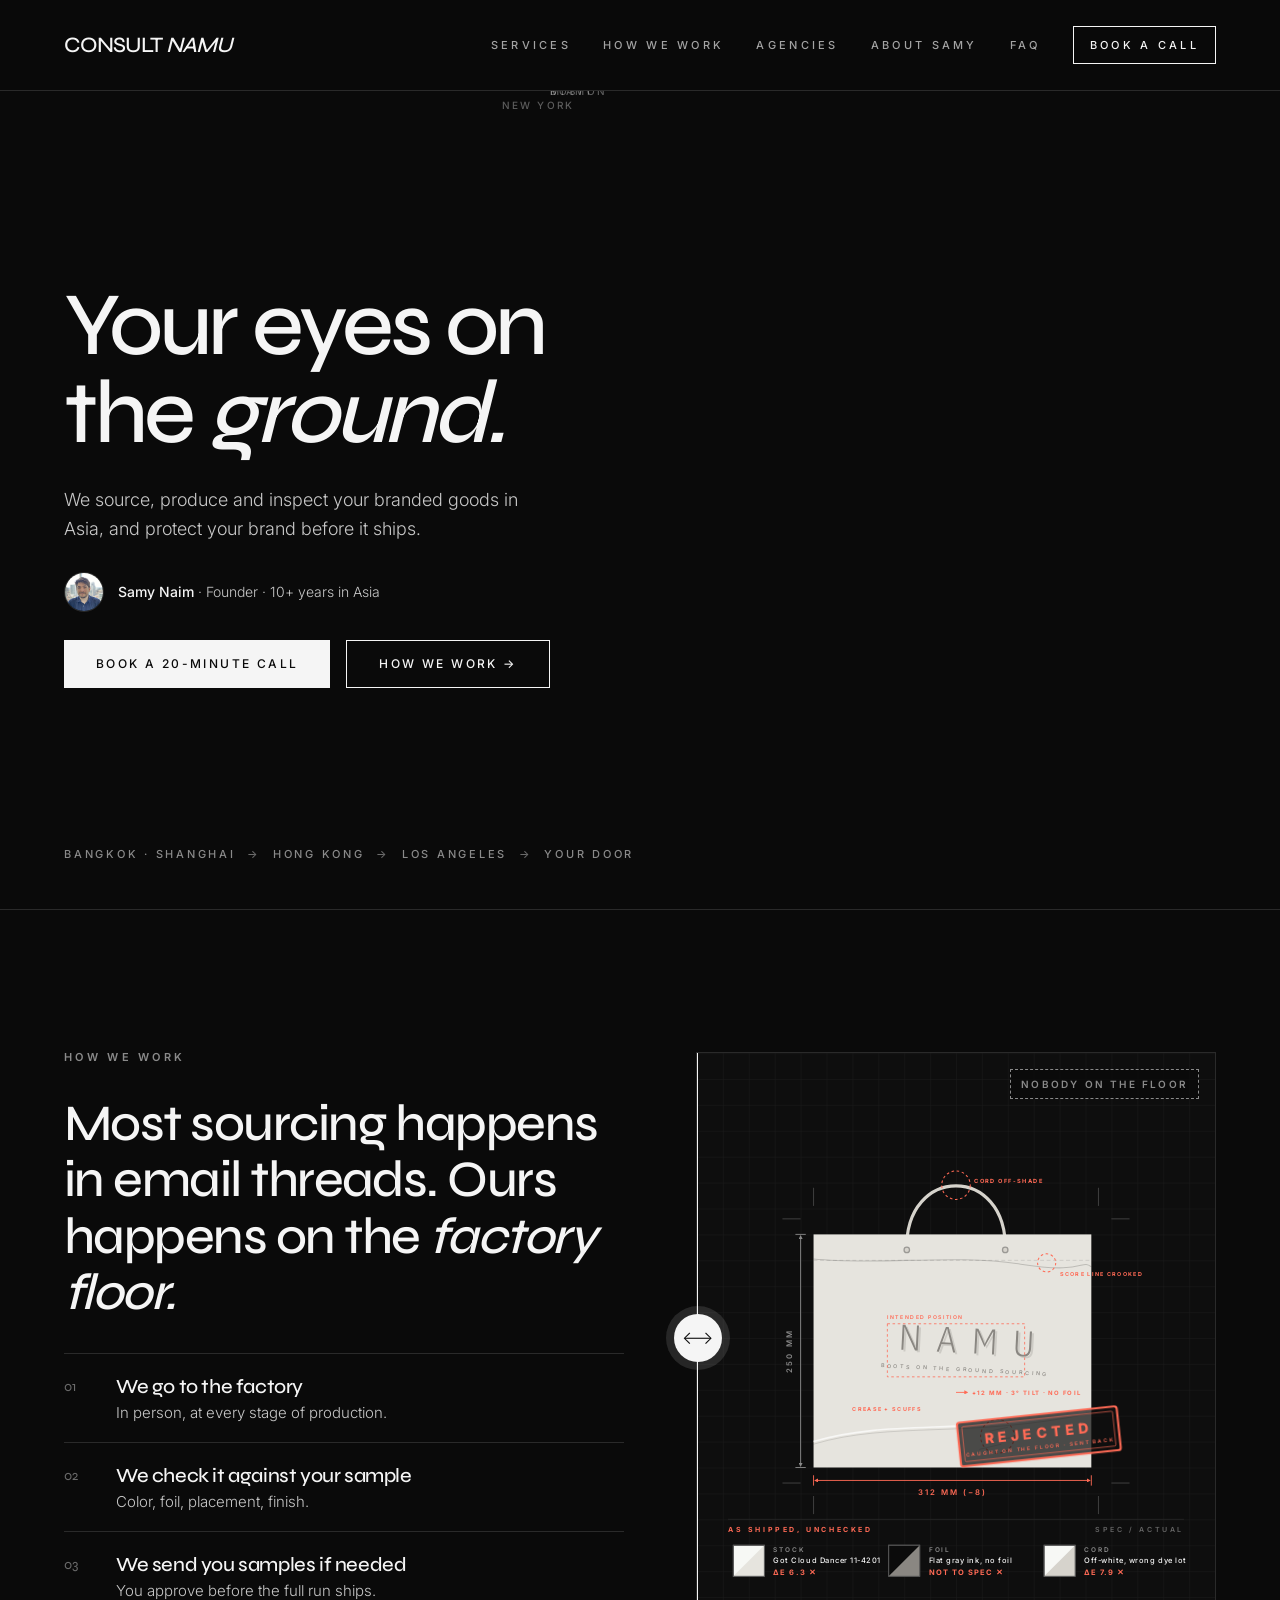
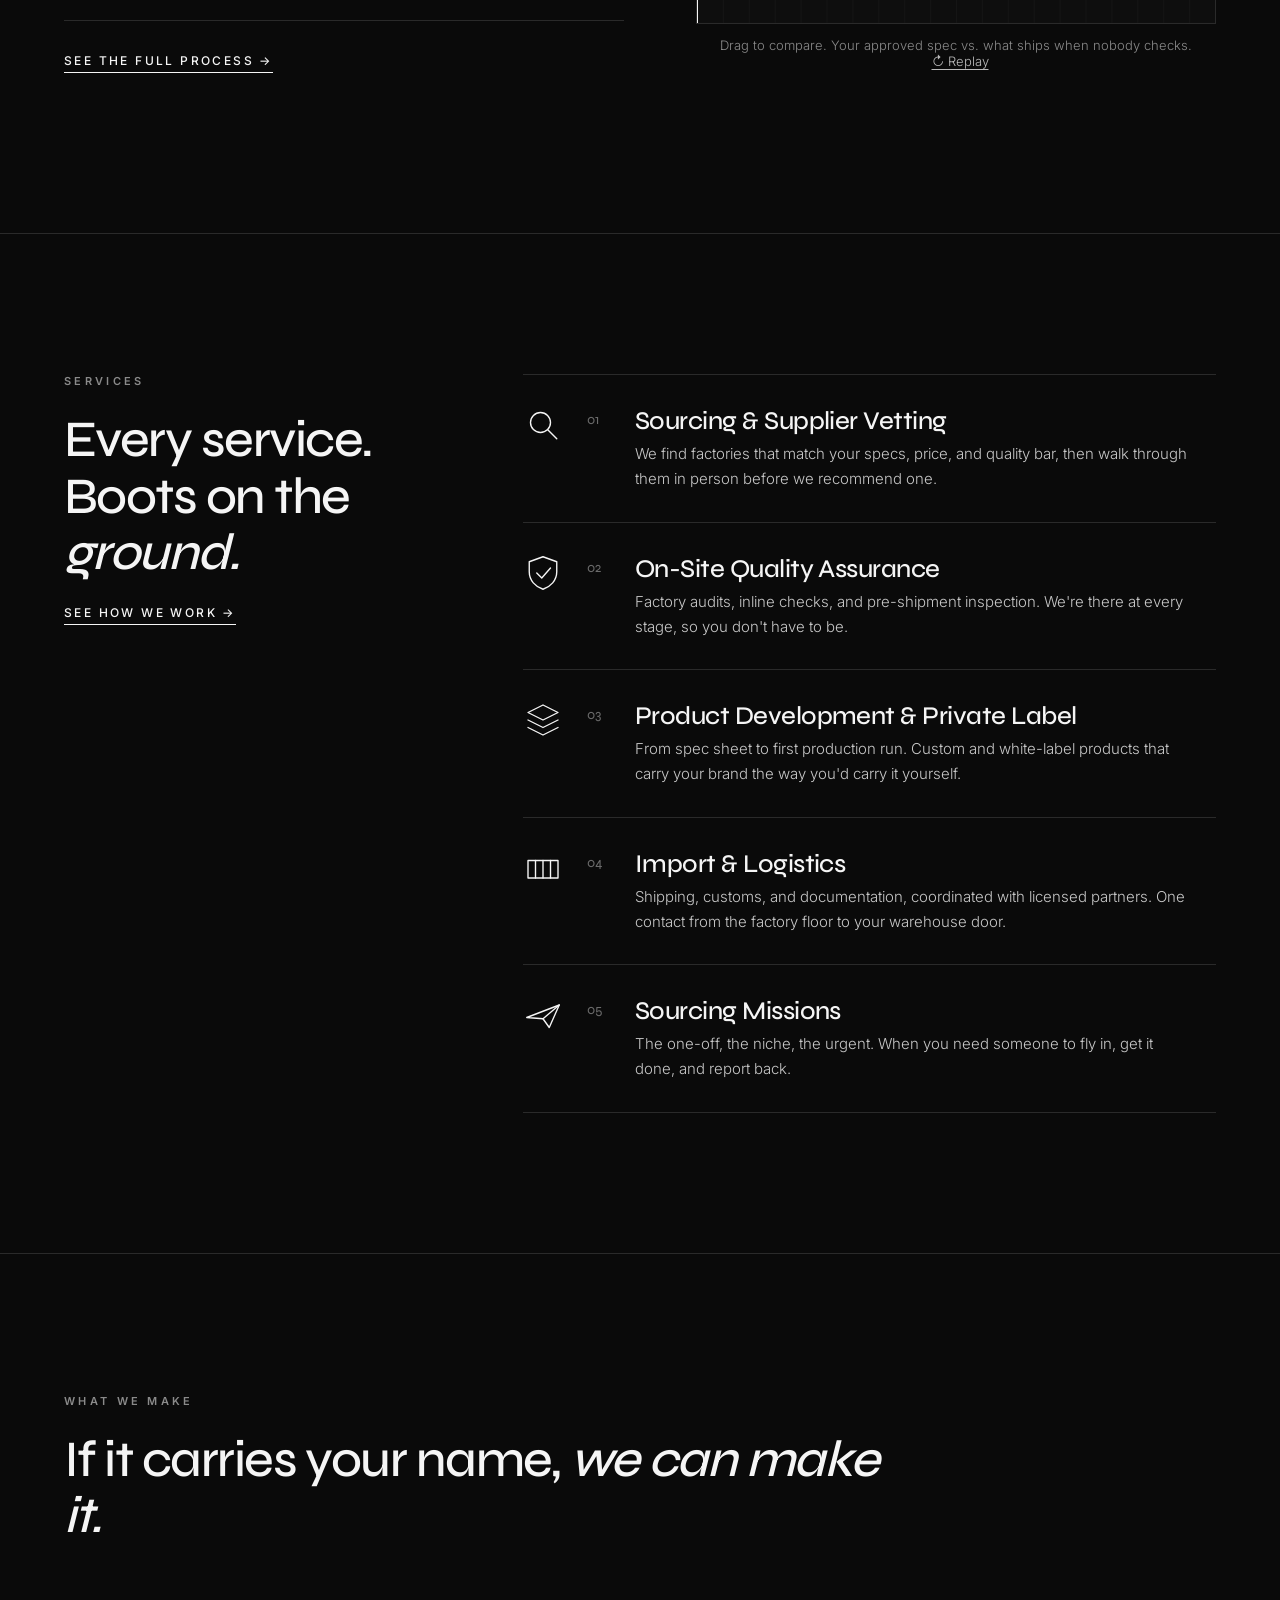
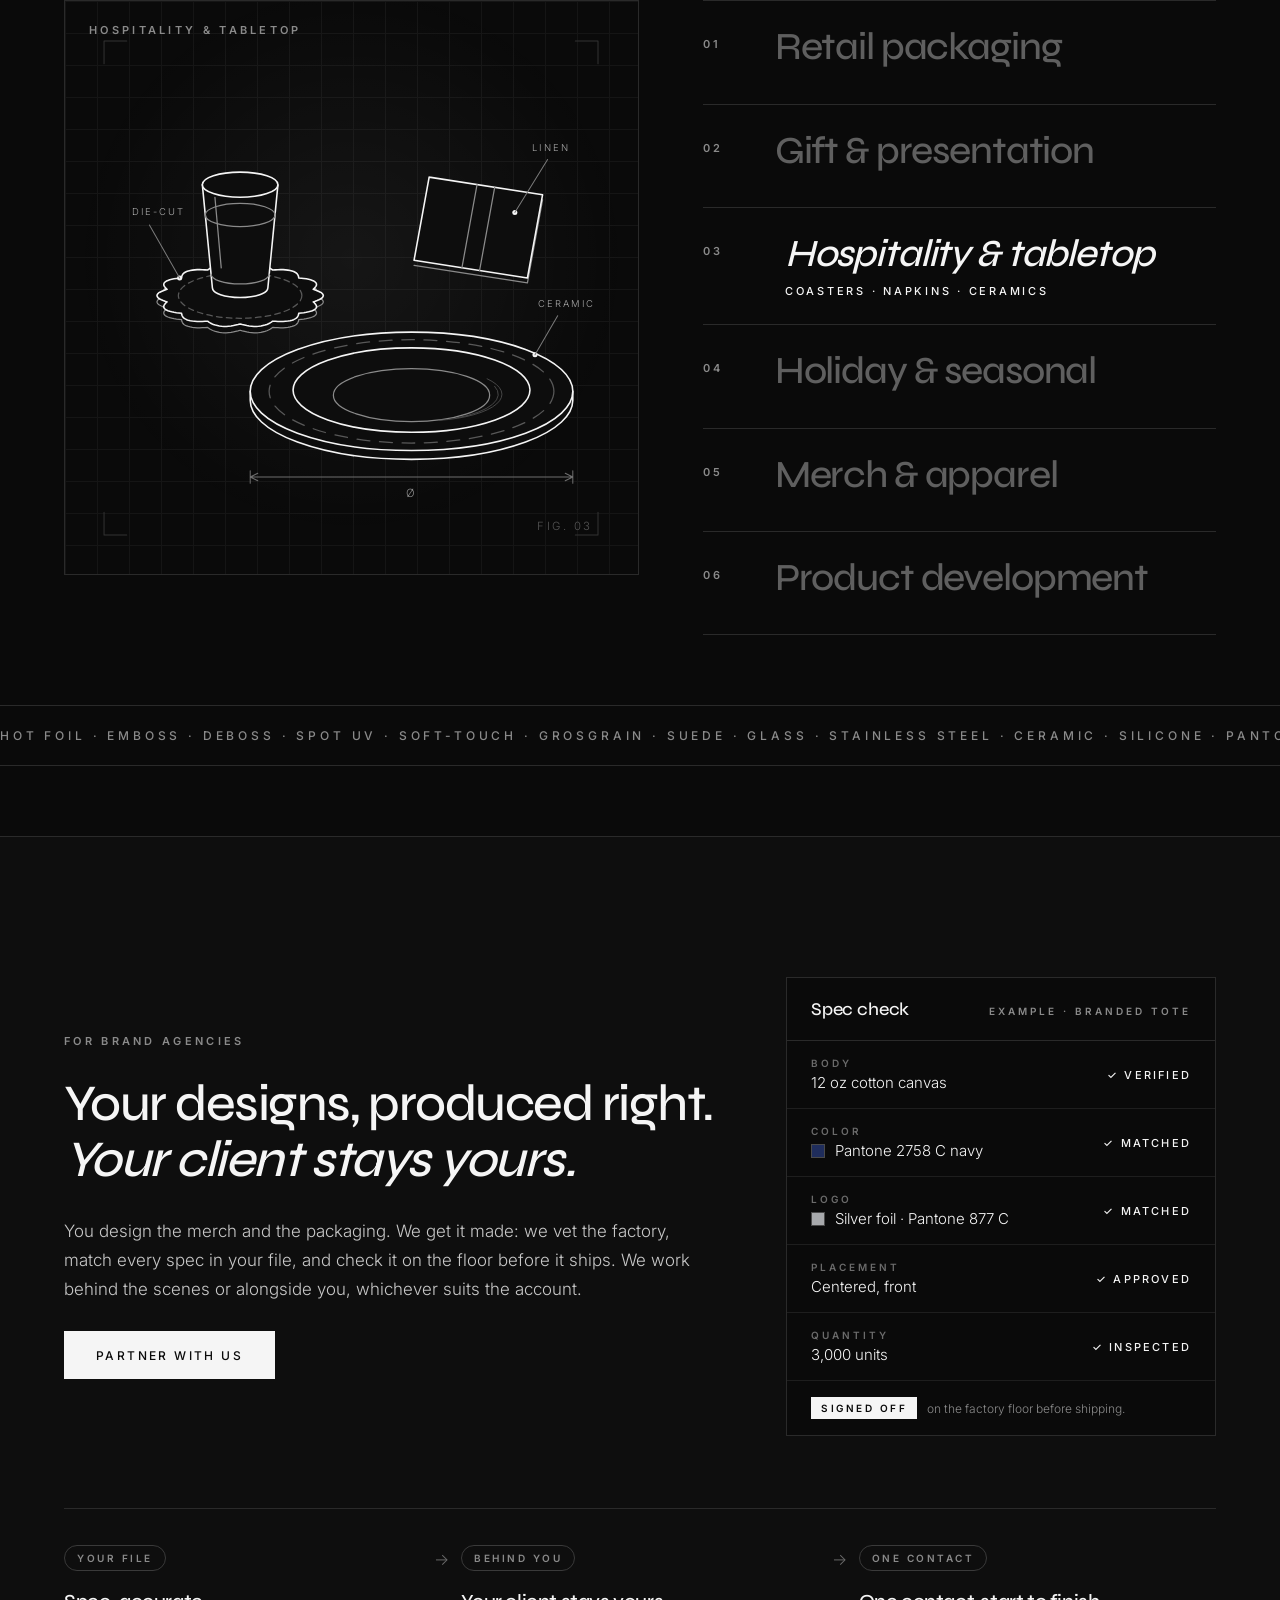
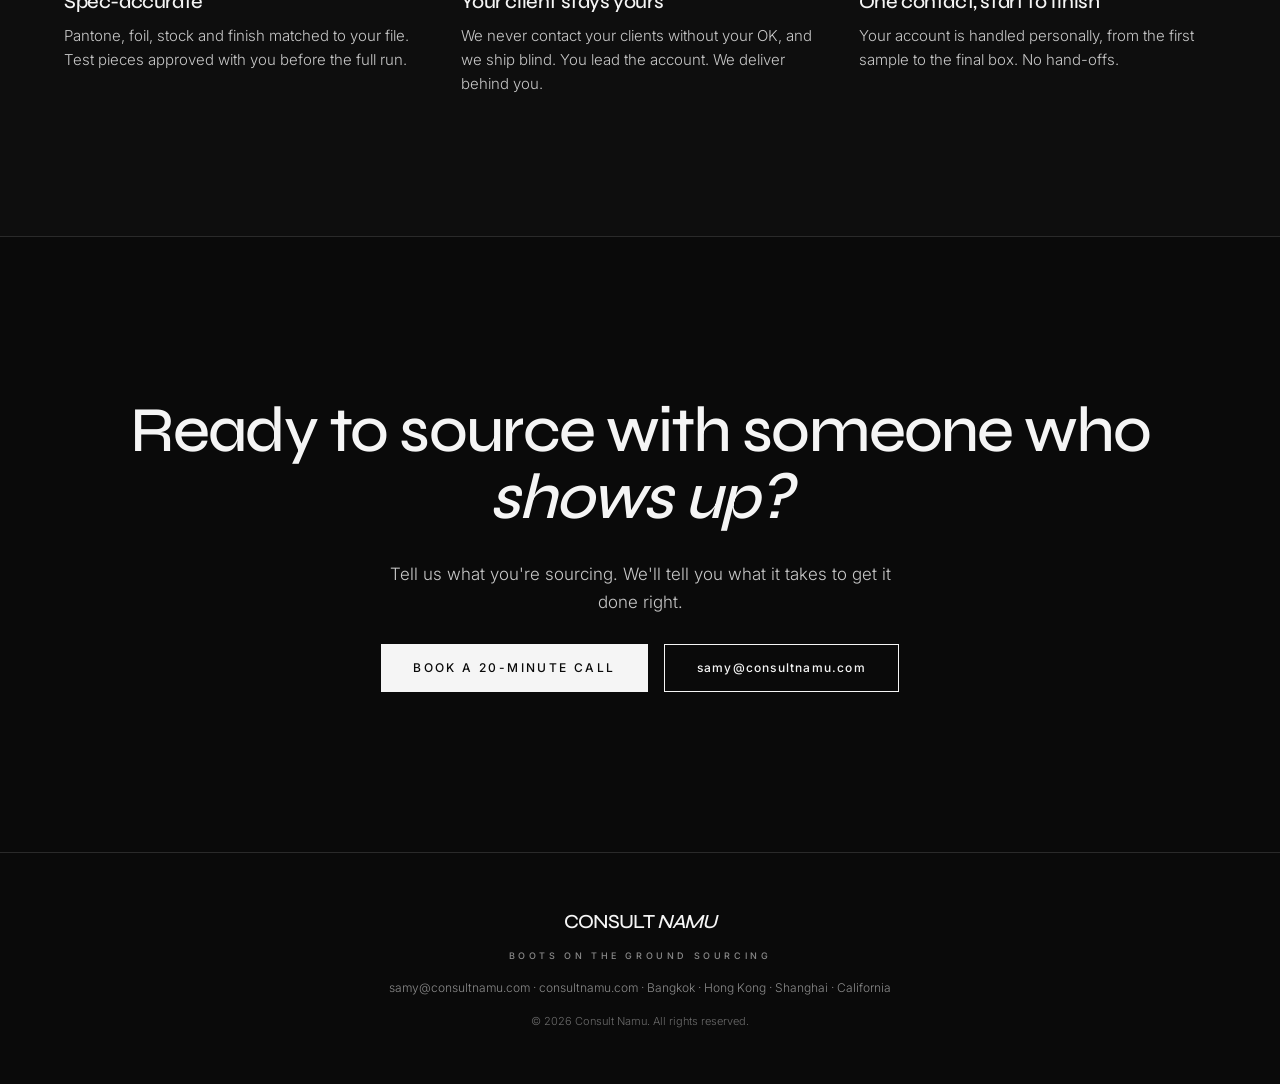
==== commit c87882df: "preview build from 445bedf" ====
--- a/index.html
+++ b/index.html
@@ -6,7 +6,7 @@
   <title>Consult Namu | Sourcing &amp; Quality Control in Asia for US Brands</title>
   <meta name="description" content="We source, produce and inspect branded goods in Asia for American brands and agencies. On-site factory audits and QA in Bangkok, Hong Kong and Shanghai.">
   <link rel="canonical" href="https://consultnamu.com/">
-  <meta name="robots" content="index, follow">
+  <meta name="robots" content="noindex, nofollow">
   <meta name="theme-color" content="#0A0A0A">
   <meta name="author" content="Consult Namu">
 
@@ -85,7 +85,7 @@
   <link rel="preconnect" href="https://fonts.gstatic.com" crossorigin>
   <link href="https://fonts.googleapis.com/css2?family=Inter:wght@300;400;500;600&family=Syne:wght@400;500;600;700&display=swap" rel="stylesheet">
 
-  <link rel="stylesheet" href="styles.css">
+  <link rel="stylesheet" href="styles.css?v=445bedf">
   <!-- Turns on the fade-in effects only when JavaScript runs -->
   <script>document.documentElement.classList.add("js")</script>
 </head>
@@ -384,11 +384,11 @@
 <a href="mailto:samy@consultnamu.com?subject=Call%20request%20(homepage)" class="mobile-cta" id="mobileCta">Book a 20-minute call</a>
 
 <!-- Three.js library and the globe (hero) -->
-<script src="vendor/three.min.js" defer></script>
-<script src="globe-land.js" defer></script>
-<script src="globe.js" defer></script>
+<script src="vendor/three.min.js?v=445bedf" defer></script>
+<script src="globe-land.js?v=445bedf" defer></script>
+<script src="globe.js?v=445bedf" defer></script>
 <!-- Small effects: header, compare slider, spec ticks, services, fade-ins -->
-<script src="interactions.js" defer></script>
+<script src="interactions.js?v=445bedf" defer></script>
 
 <script>
 (function(){var b=document.querySelector('.nav-toggle'),h=document.querySelector('.header');if(!b)return;
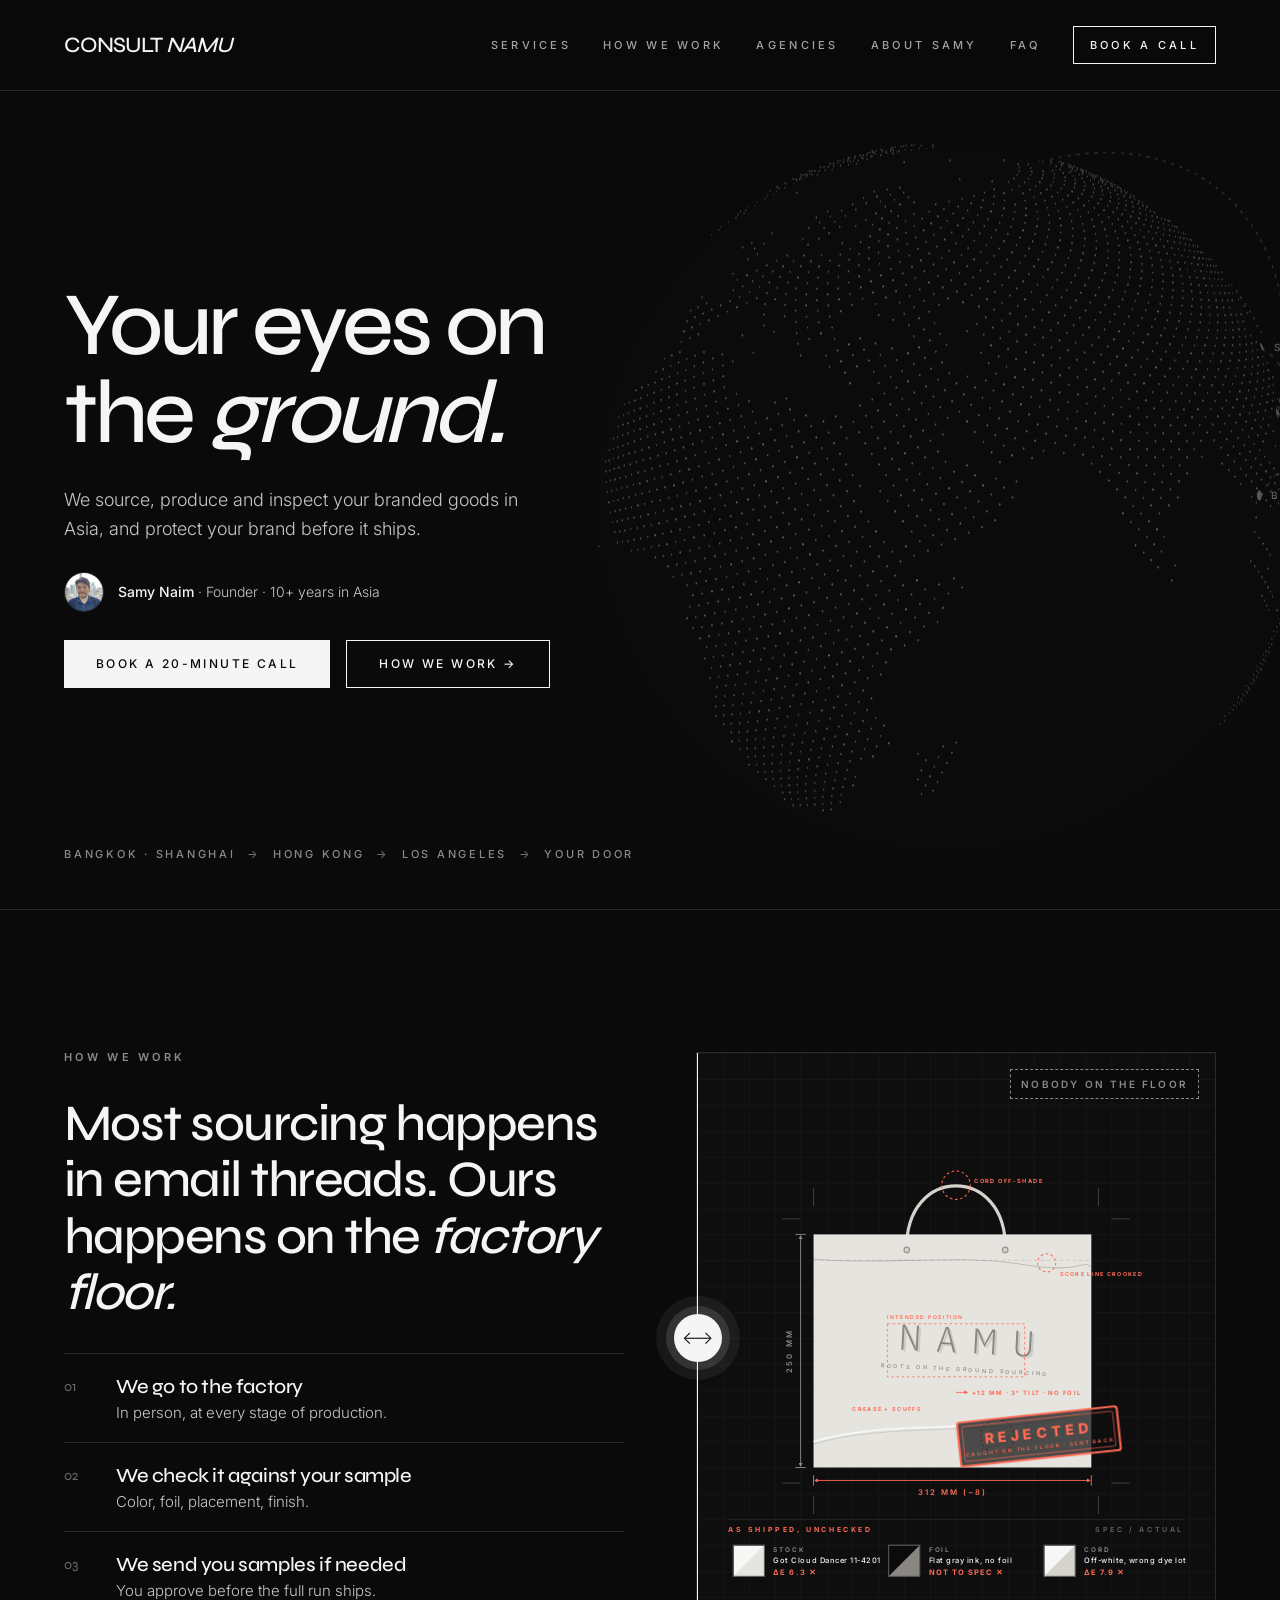
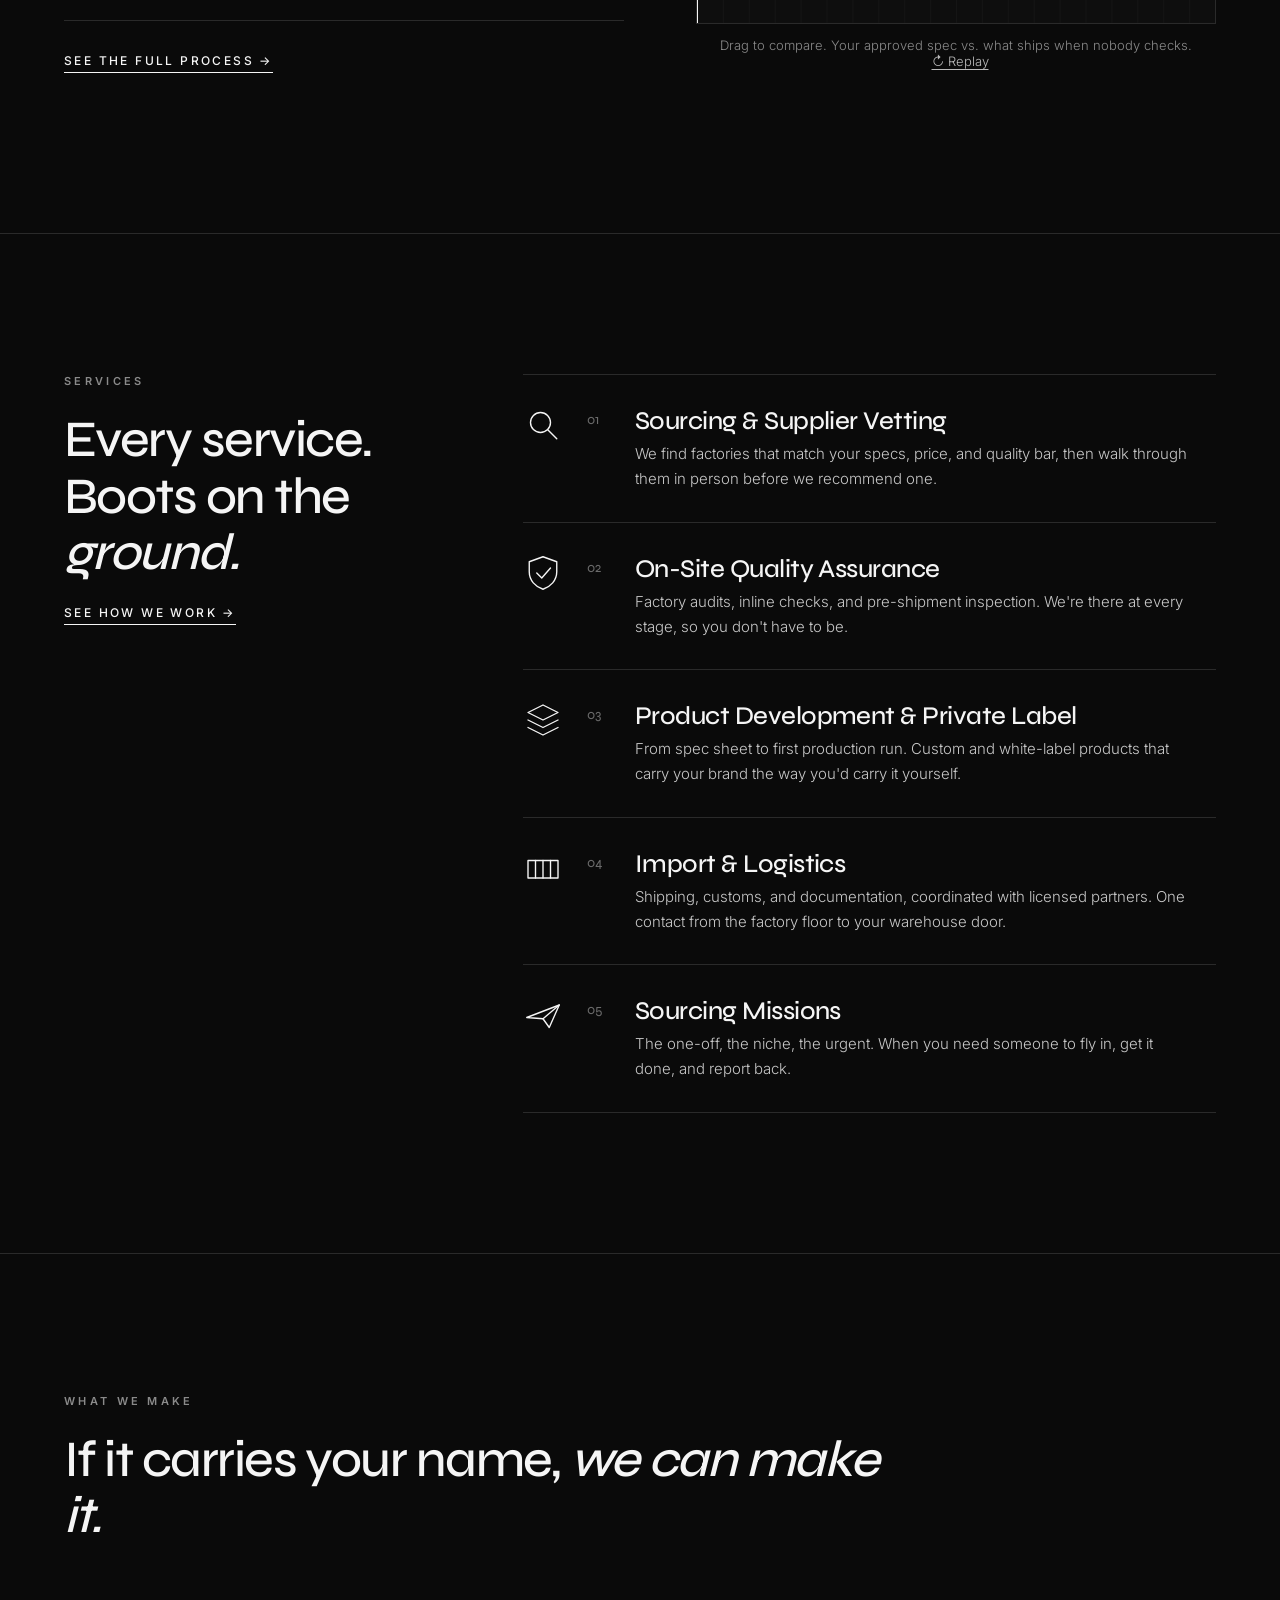
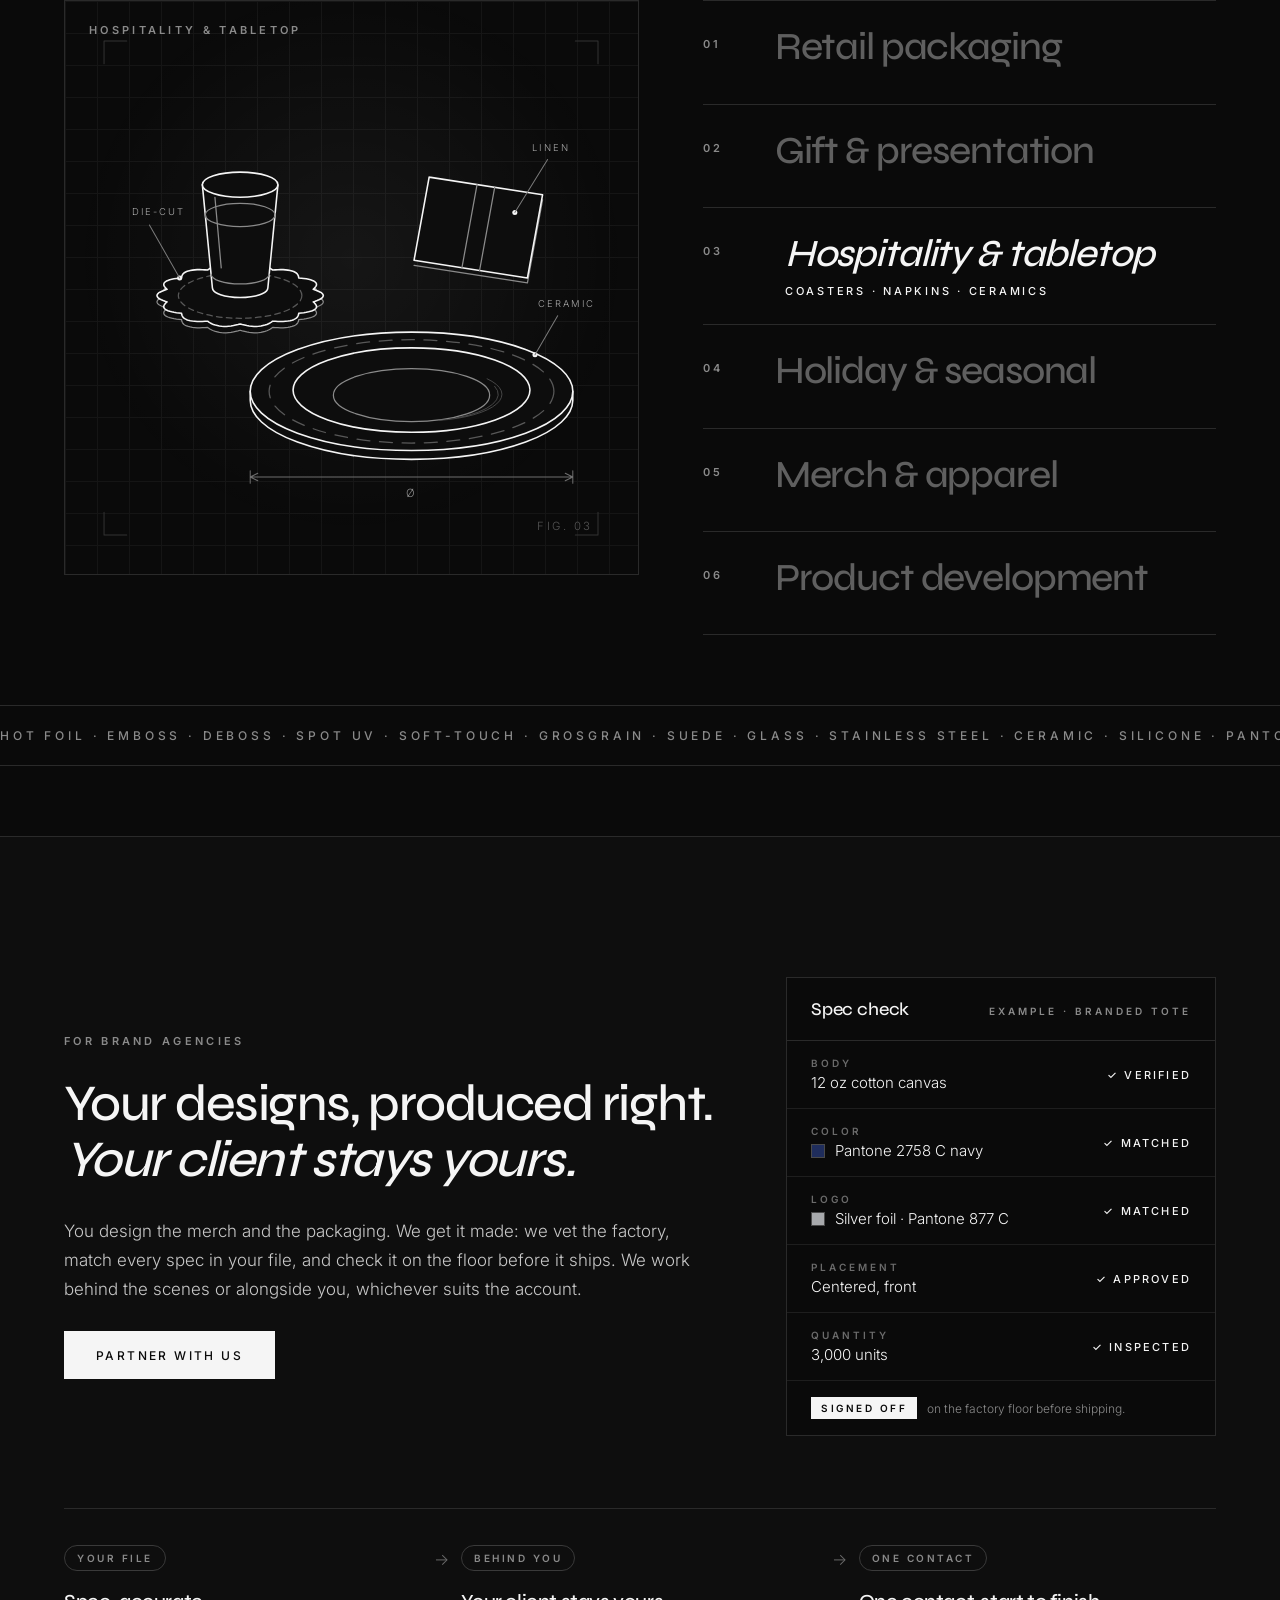
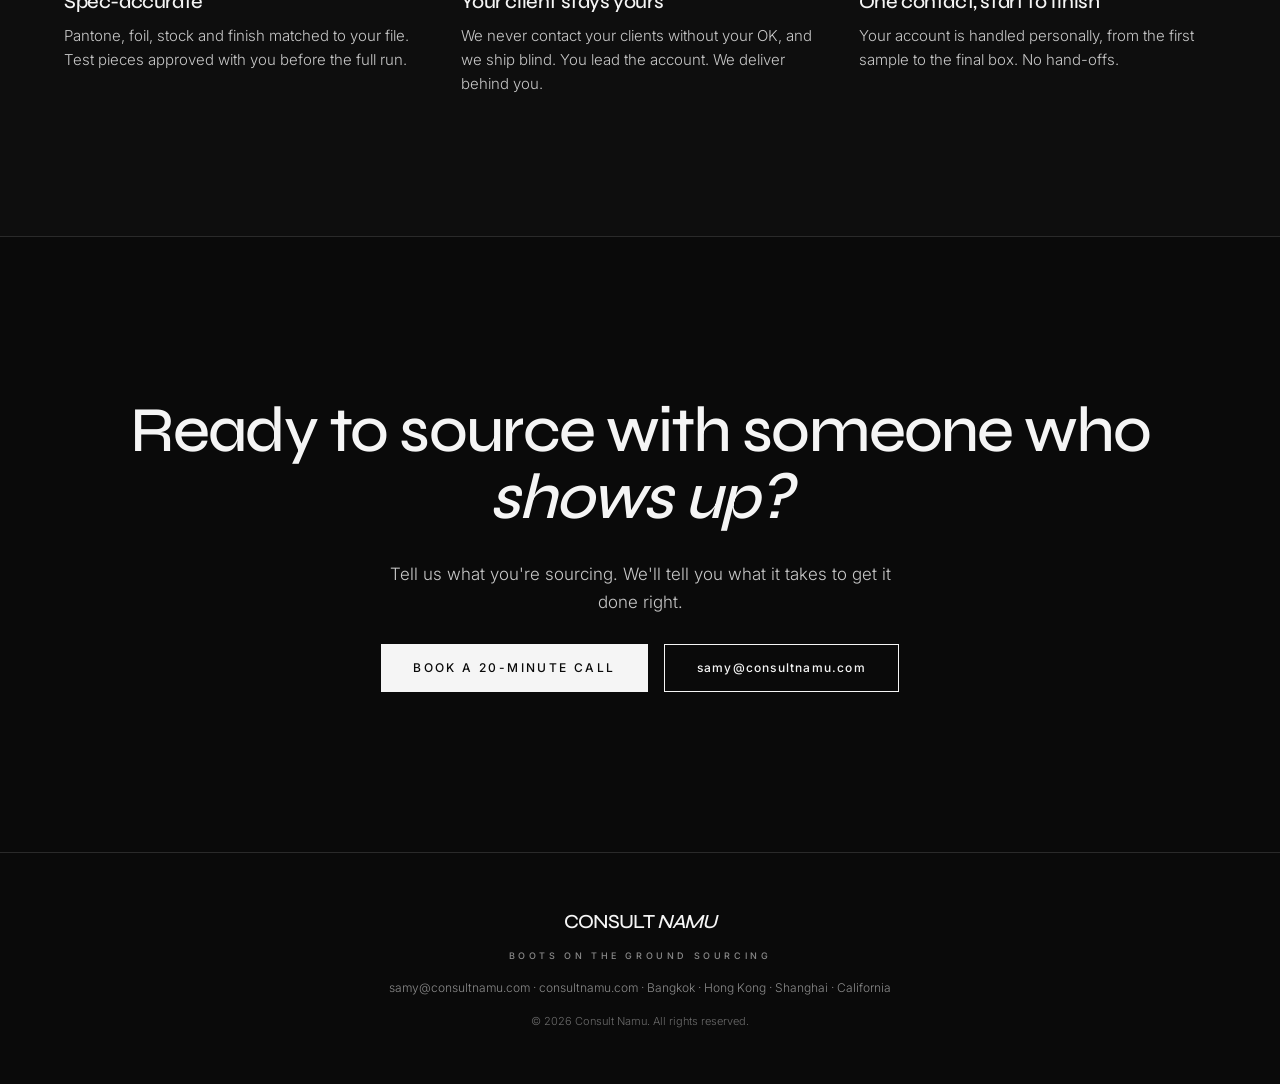
==== commit abc393ad: "live build from 445bedf" ====
--- a/index.html
+++ b/index.html
@@ -6,7 +6,7 @@
   <title>Consult Namu | Sourcing &amp; Quality Control in Asia for US Brands</title>
   <meta name="description" content="We source, produce and inspect branded goods in Asia for American brands and agencies. On-site factory audits and QA in Bangkok, Hong Kong and Shanghai.">
   <link rel="canonical" href="https://consultnamu.com/">
-  <meta name="robots" content="noindex, nofollow">
+  <meta name="robots" content="index, follow">
   <meta name="theme-color" content="#0A0A0A">
   <meta name="author" content="Consult Namu">
 
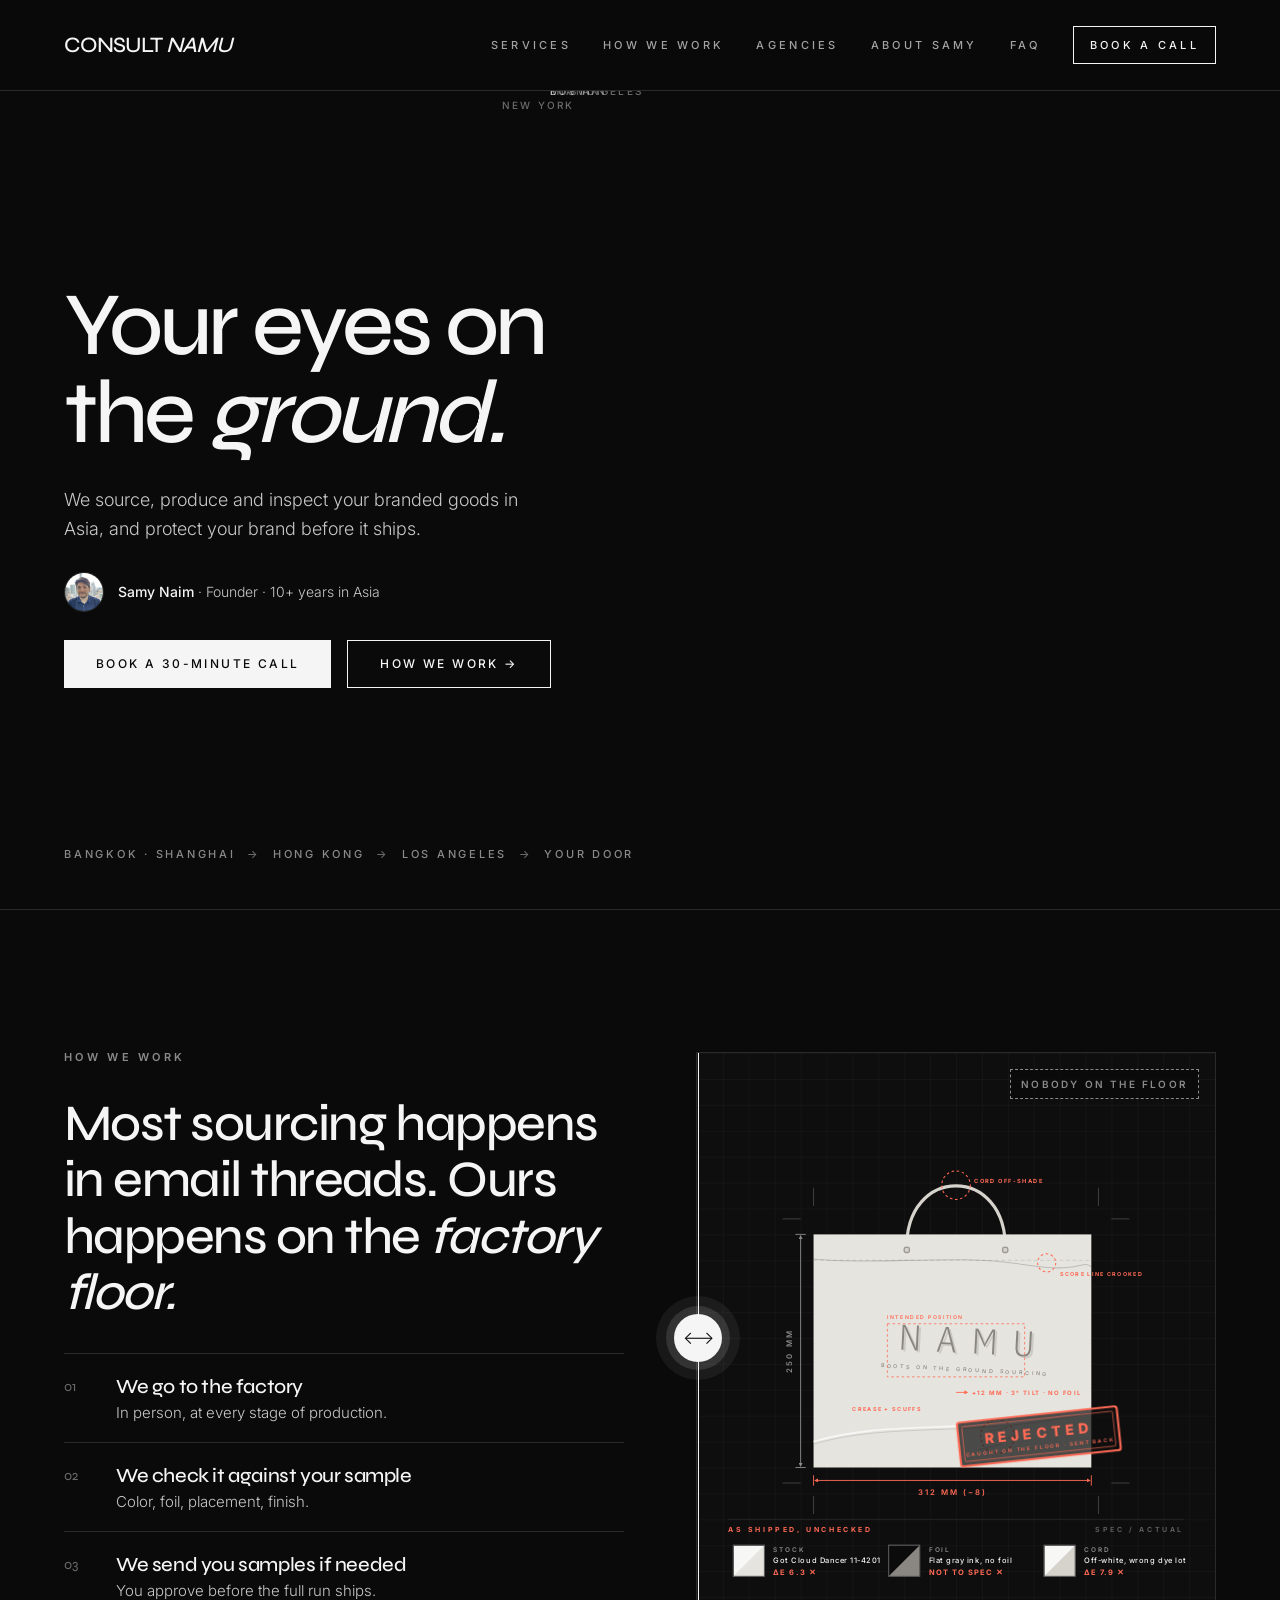
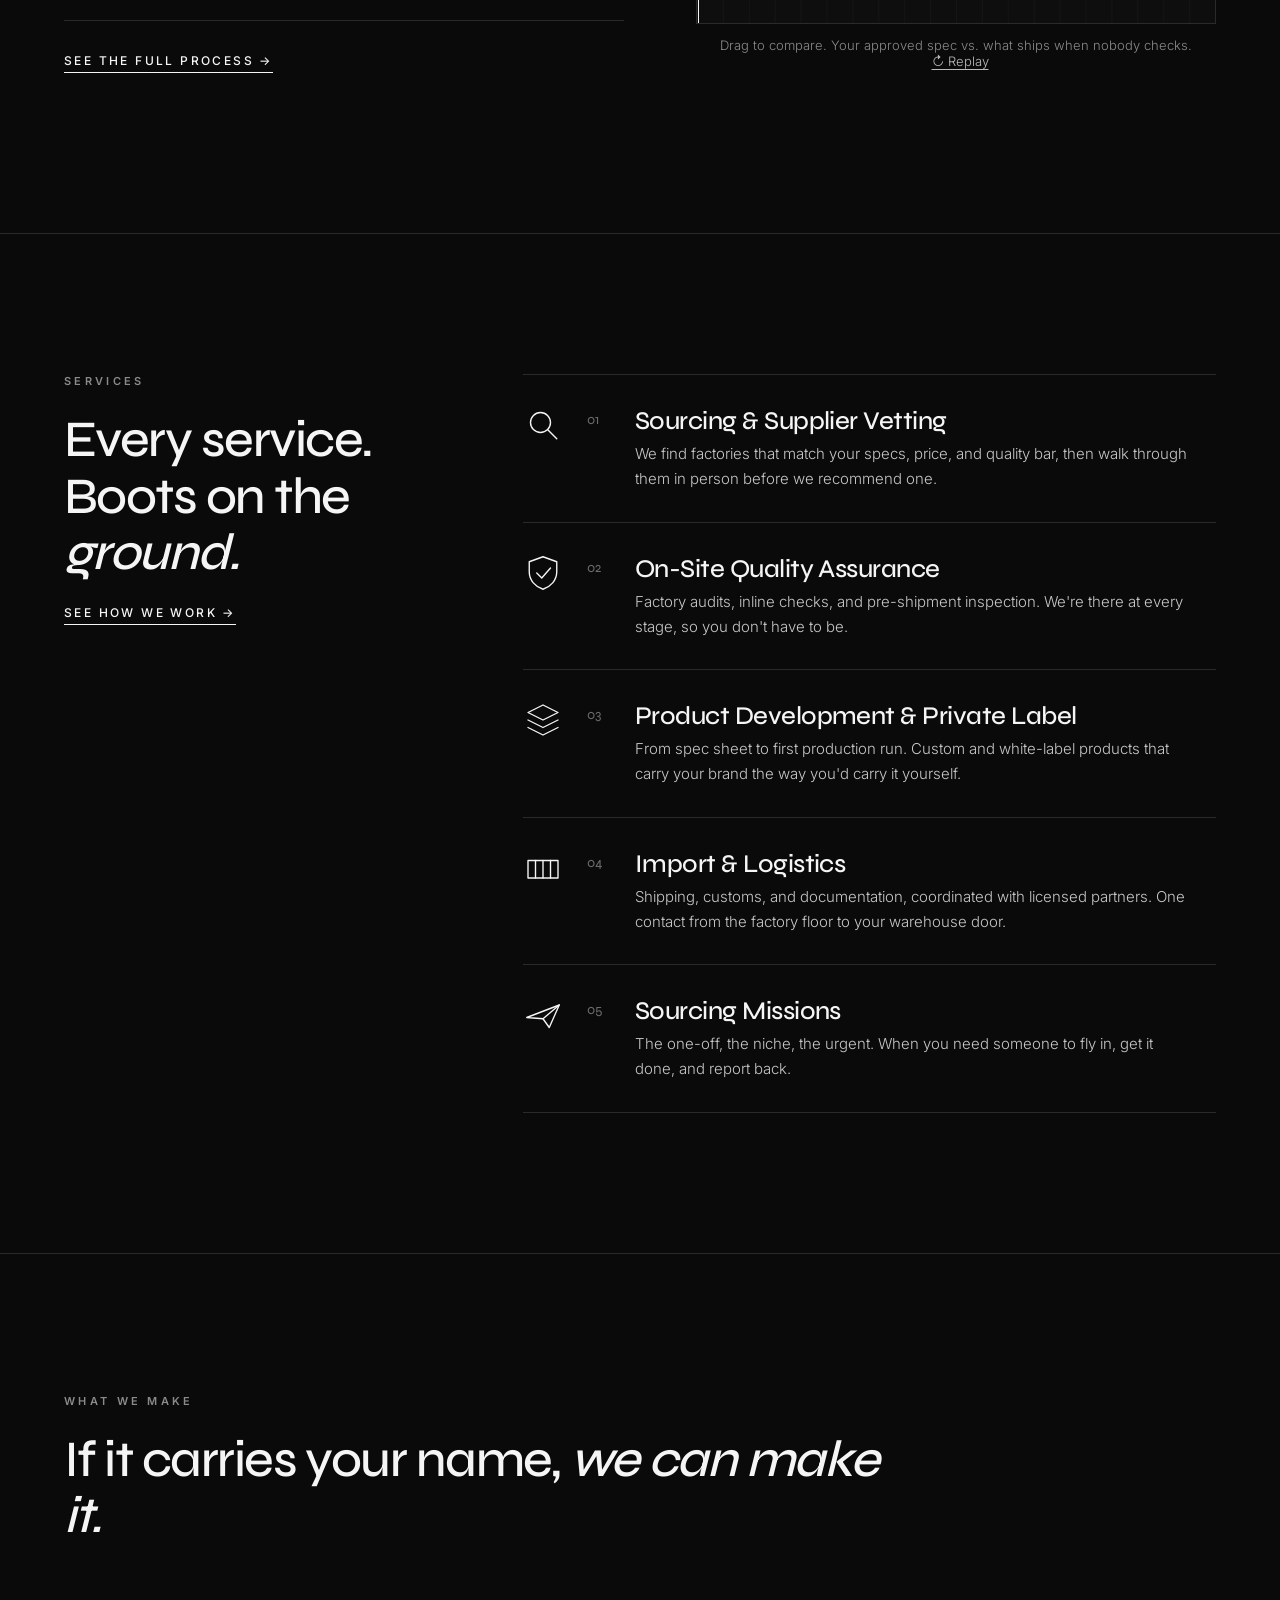
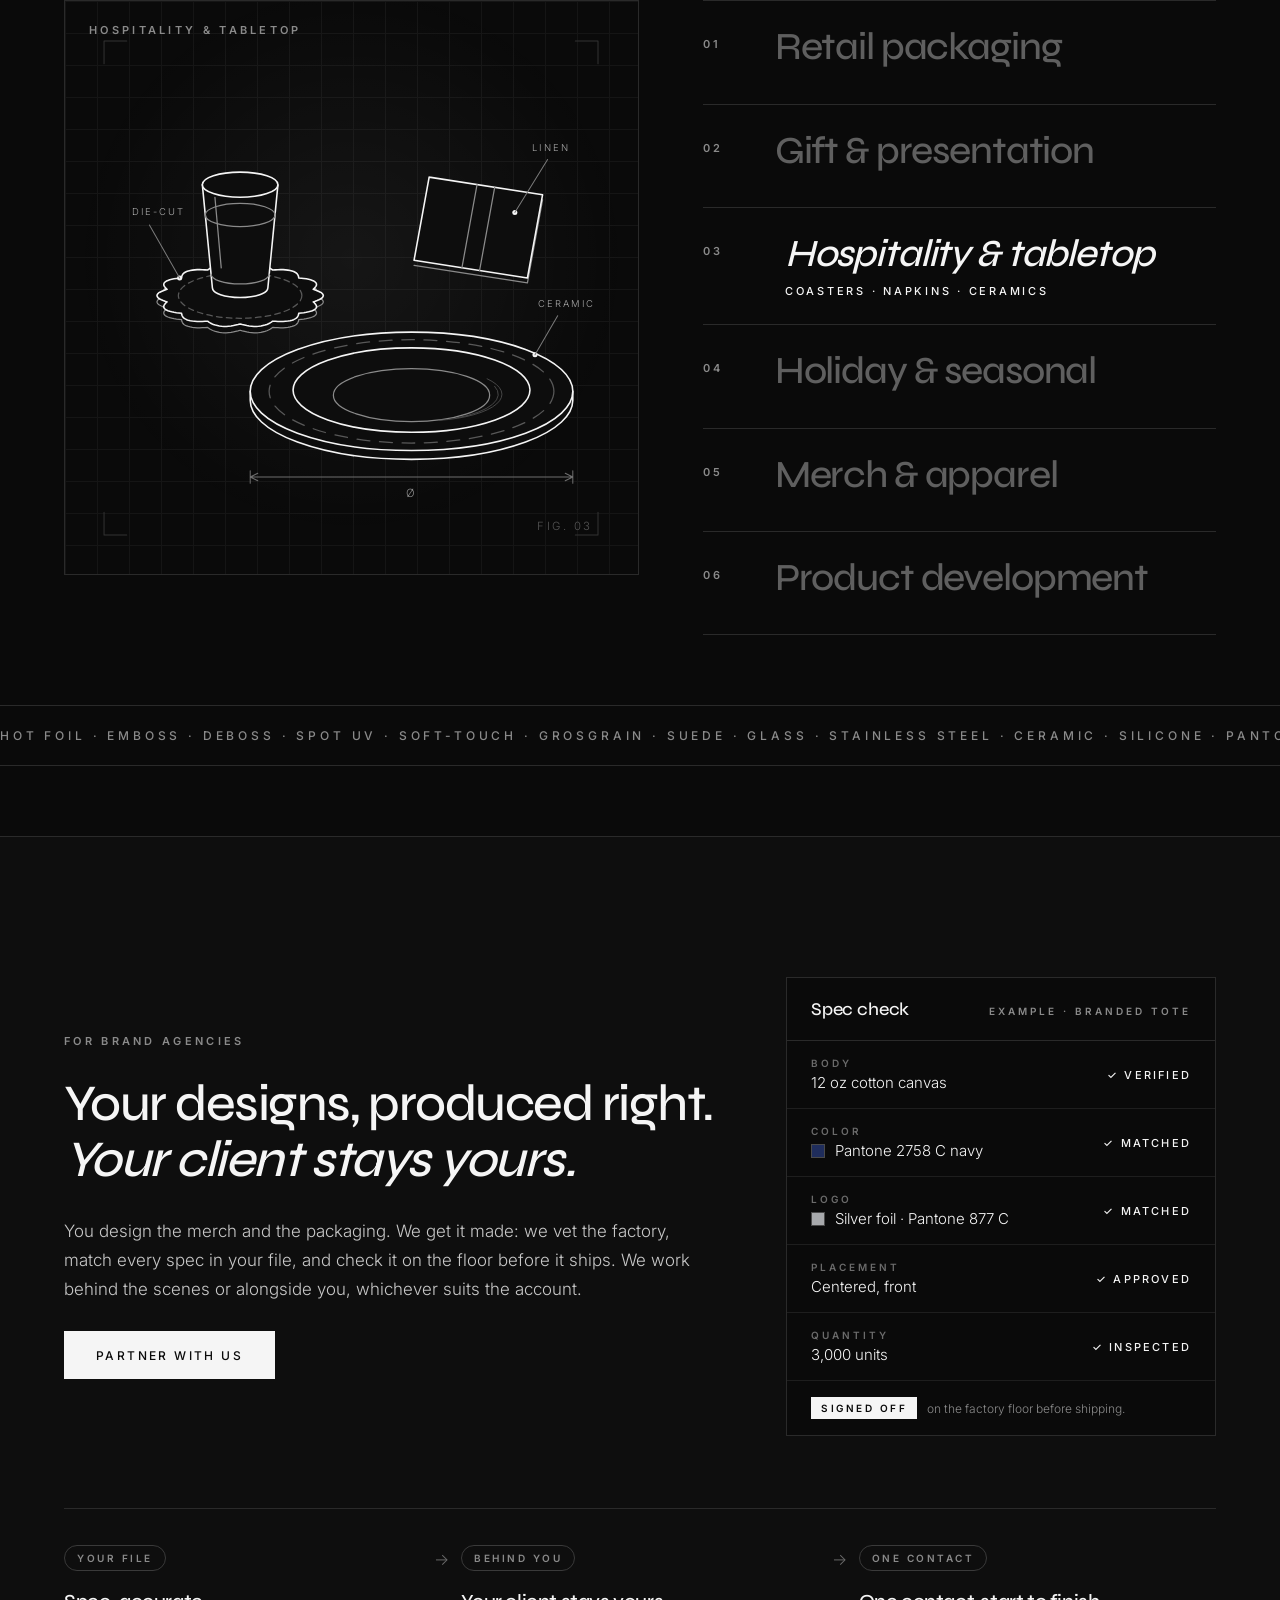
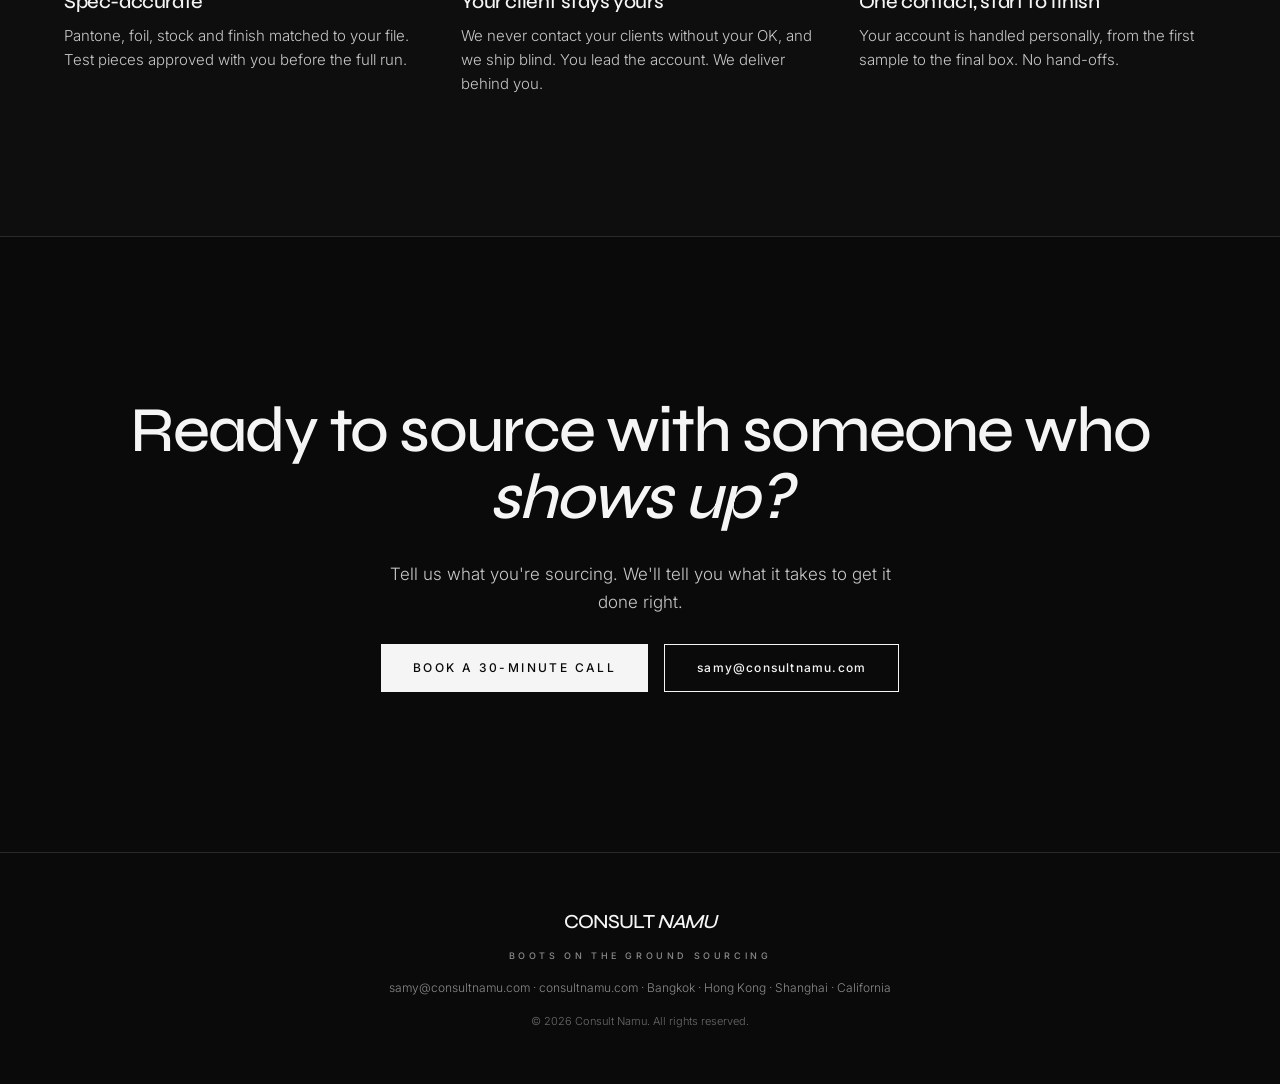
==== commit bbe22040: "Book a call buttons open Samy's Calendly (30-minute call, new tab); samy.html: Book a free consultat" ====
--- a/index.html
+++ b/index.html
@@ -85,7 +85,7 @@
   <link rel="preconnect" href="https://fonts.gstatic.com" crossorigin>
   <link href="https://fonts.googleapis.com/css2?family=Inter:wght@300;400;500;600&family=Syne:wght@400;500;600;700&display=swap" rel="stylesheet">
 
-  <link rel="stylesheet" href="styles.css?v=445bedf">
+  <link rel="stylesheet" href="styles.css">
   <!-- Turns on the fade-in effects only when JavaScript runs -->
   <script>document.documentElement.classList.add("js")</script>
 </head>
@@ -102,7 +102,7 @@
       <a href="index.html#agencies">Agencies</a>
       <a href="about.html">About Samy</a>
       <a href="how-we-work.html#faq">FAQ</a>
-      <a href="mailto:samy@consultnamu.com?subject=Call%20request" class="nav-cta">Book a call</a>
+      <a href="https://calendly.com/samy-consultnamu/free-consultation" target="_blank" rel="noopener" class="nav-cta">Book a call</a>
     </nav>
   </div>
 </header>
@@ -119,7 +119,7 @@
       <p class="reveal">We source, produce and inspect your branded goods in Asia, and protect your brand before it ships.</p>
       <a href="about.html" class="hero-founder reveal"><img src="assets/samy.jpeg" alt="" width="40" height="40"><span><b>Samy Naim</b> · Founder · 10+ years in Asia</span></a>
       <div class="buttons reveal">
-        <a href="#contact" class="btn btn-solid">Book a 20-minute call</a>
+        <a href="#contact" class="btn btn-solid">Book a 30-minute call</a>
         <a href="how-we-work.html" class="btn btn-outline">How we work →</a>
       </div>
     </div>
@@ -362,7 +362,7 @@
     <h2 class="reveal">Ready to source with someone who <em>shows up?</em></h2>
     <p class="reveal">Tell us what you're sourcing. We'll tell you what it takes to get it done right.</p>
     <div class="buttons reveal">
-      <a href="mailto:samy@consultnamu.com?subject=Call%20request%20(homepage)" class="btn btn-solid">Book a 20-minute call</a>
+      <a href="https://calendly.com/samy-consultnamu/free-consultation" target="_blank" rel="noopener" class="btn btn-solid">Book a 30-minute call</a>
       <a href="mailto:samy@consultnamu.com?subject=Website%20inquiry" class="btn btn-outline btn-email">samy@consultnamu.com</a>
     </div>
   </div>
@@ -381,14 +381,14 @@
 </footer>
 
 <!-- Phones only: a "Book a call" bar that appears after the hero -->
-<a href="mailto:samy@consultnamu.com?subject=Call%20request%20(homepage)" class="mobile-cta" id="mobileCta">Book a 20-minute call</a>
+<a href="https://calendly.com/samy-consultnamu/free-consultation" target="_blank" rel="noopener" class="mobile-cta" id="mobileCta">Book a 30-minute call</a>
 
 <!-- Three.js library and the globe (hero) -->
-<script src="vendor/three.min.js?v=445bedf" defer></script>
-<script src="globe-land.js?v=445bedf" defer></script>
-<script src="globe.js?v=445bedf" defer></script>
+<script src="vendor/three.min.js" defer></script>
+<script src="globe-land.js" defer></script>
+<script src="globe.js" defer></script>
 <!-- Small effects: header, compare slider, spec ticks, services, fade-ins -->
-<script src="interactions.js?v=445bedf" defer></script>
+<script src="interactions.js" defer></script>
 
 <script>
 (function(){var b=document.querySelector('.nav-toggle'),h=document.querySelector('.header');if(!b)return;
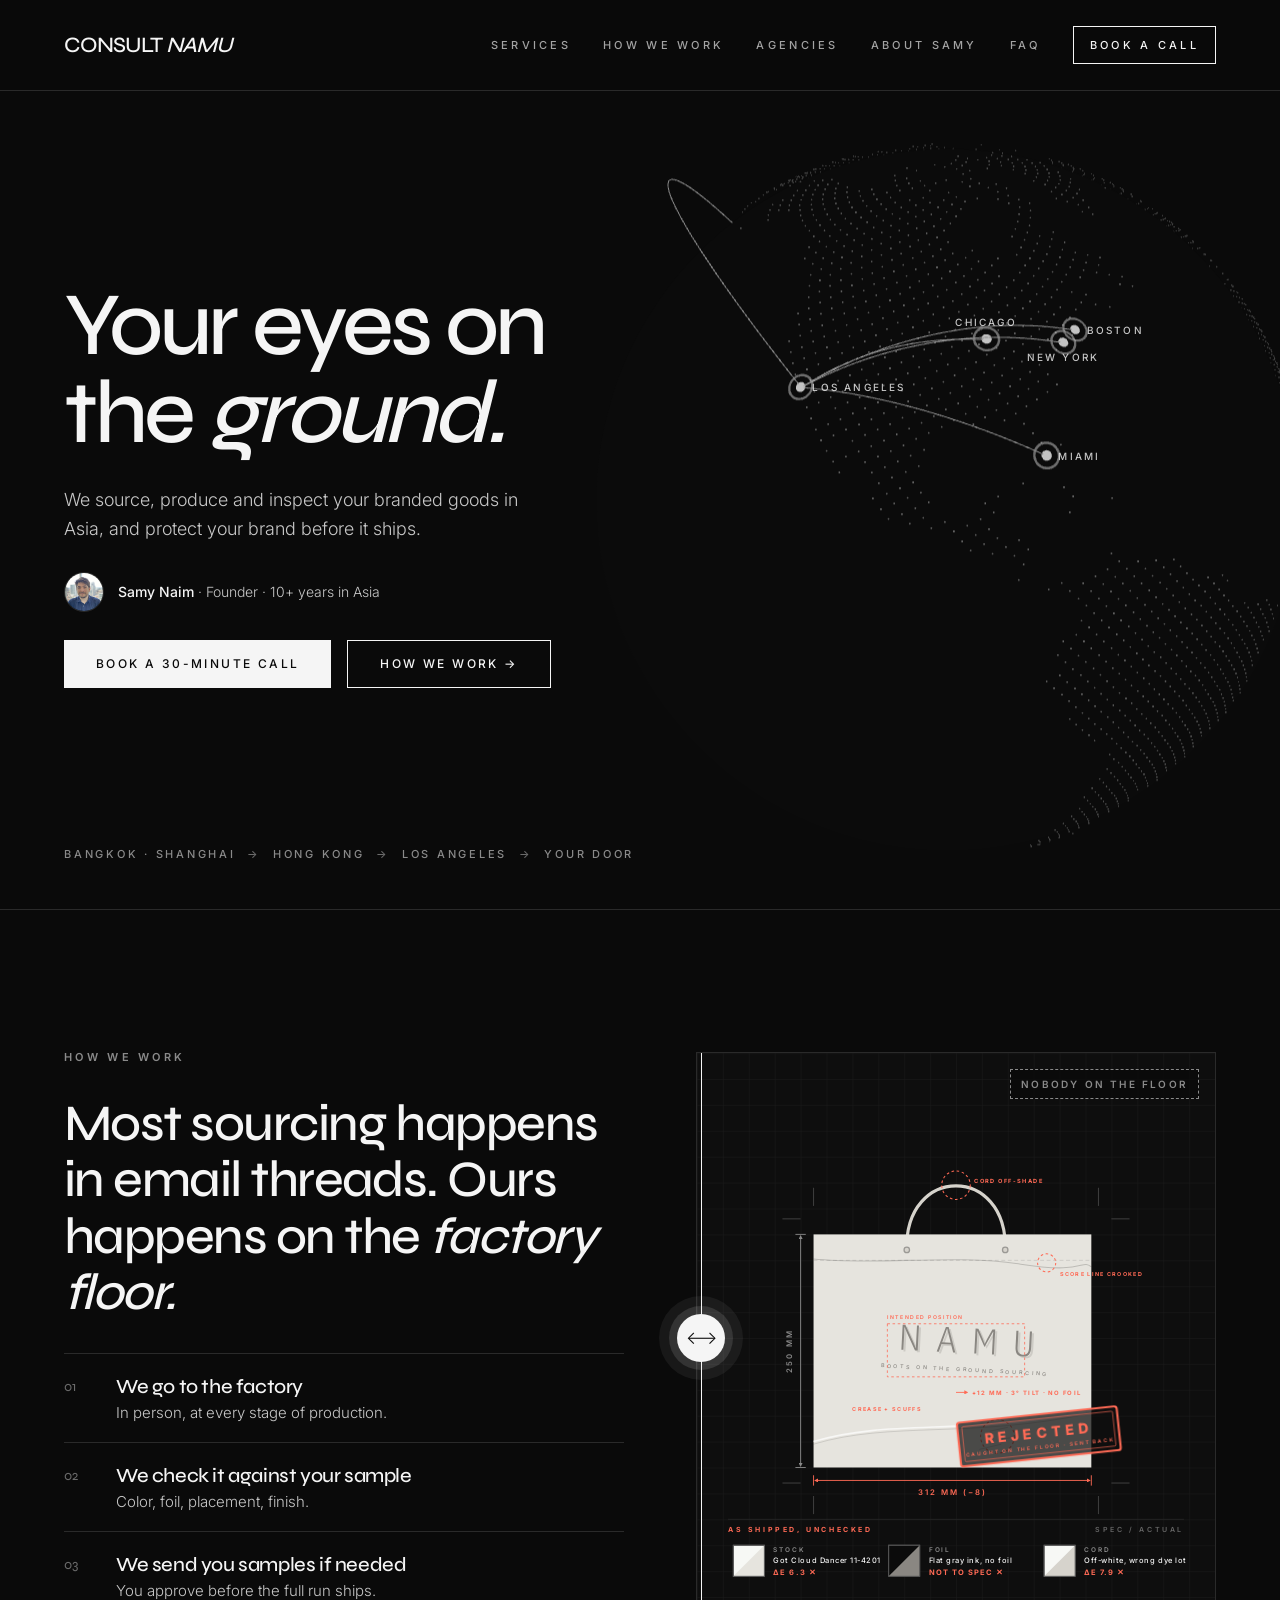
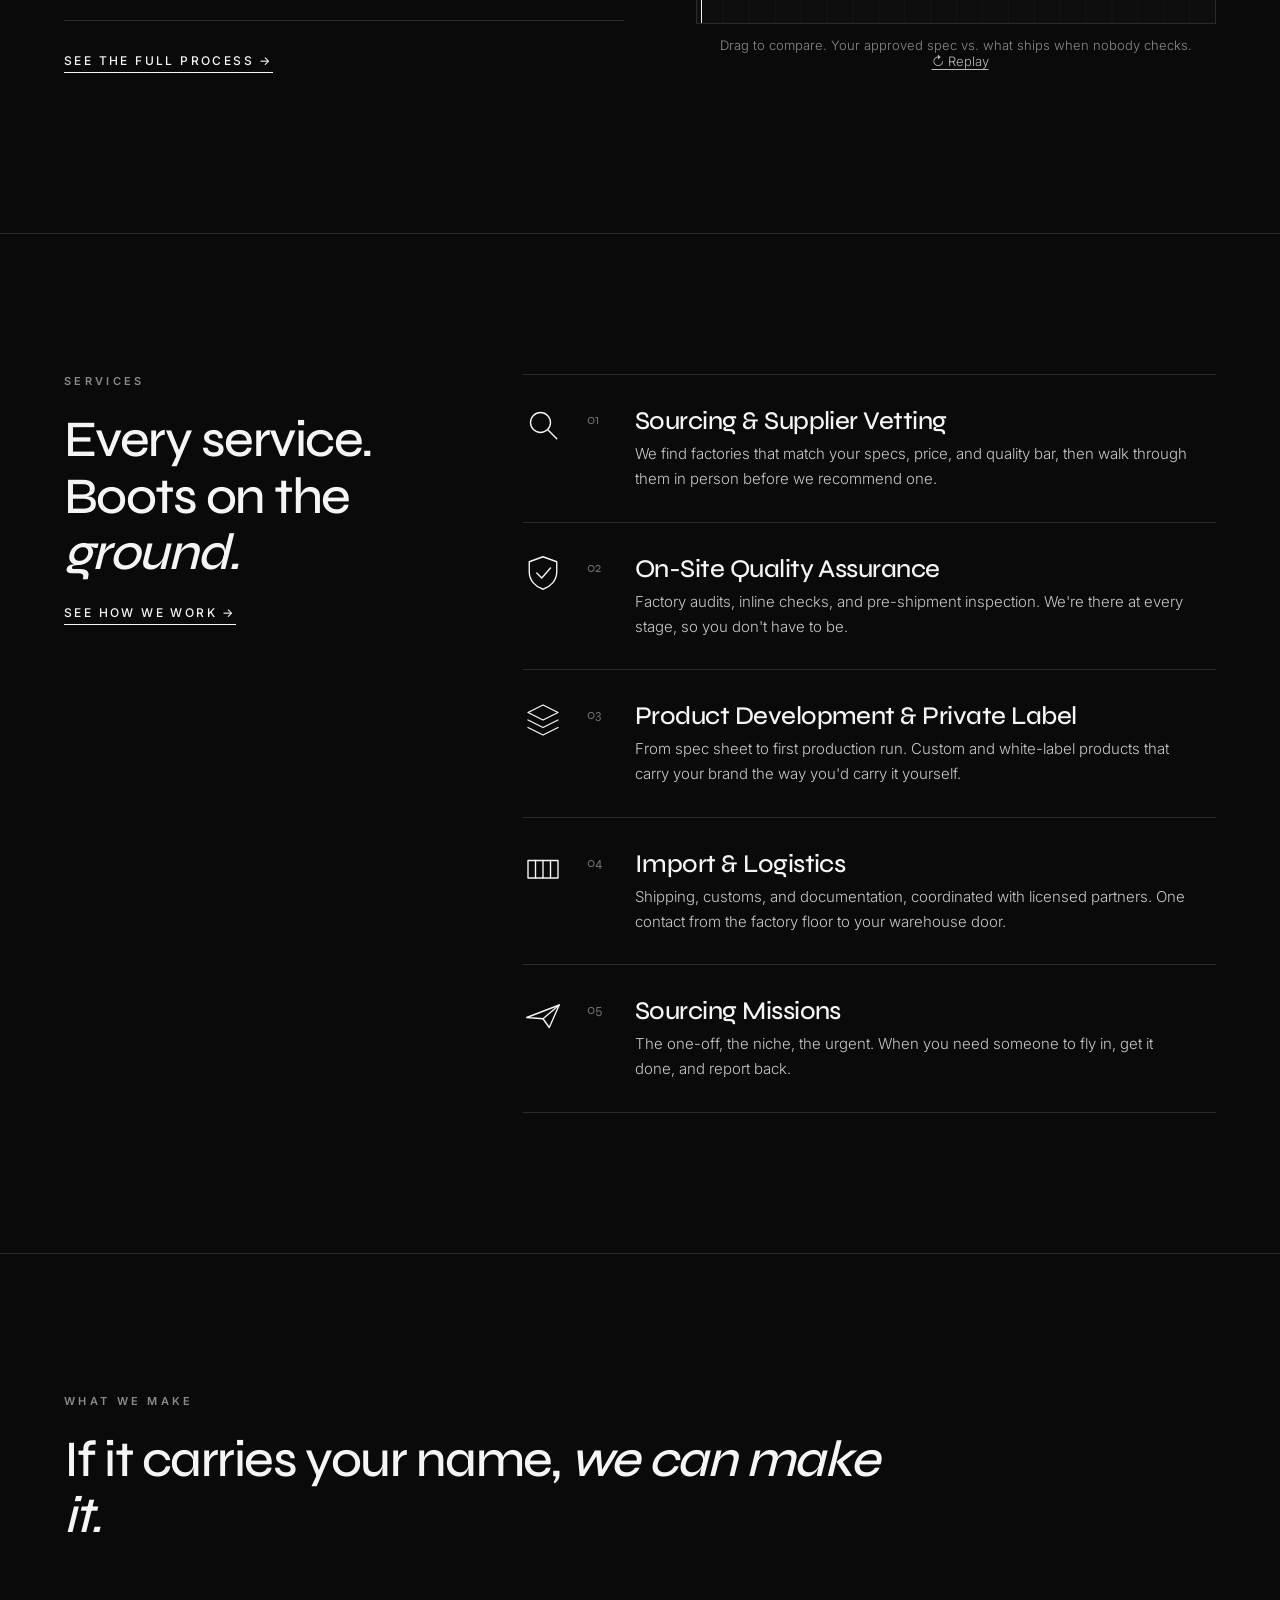
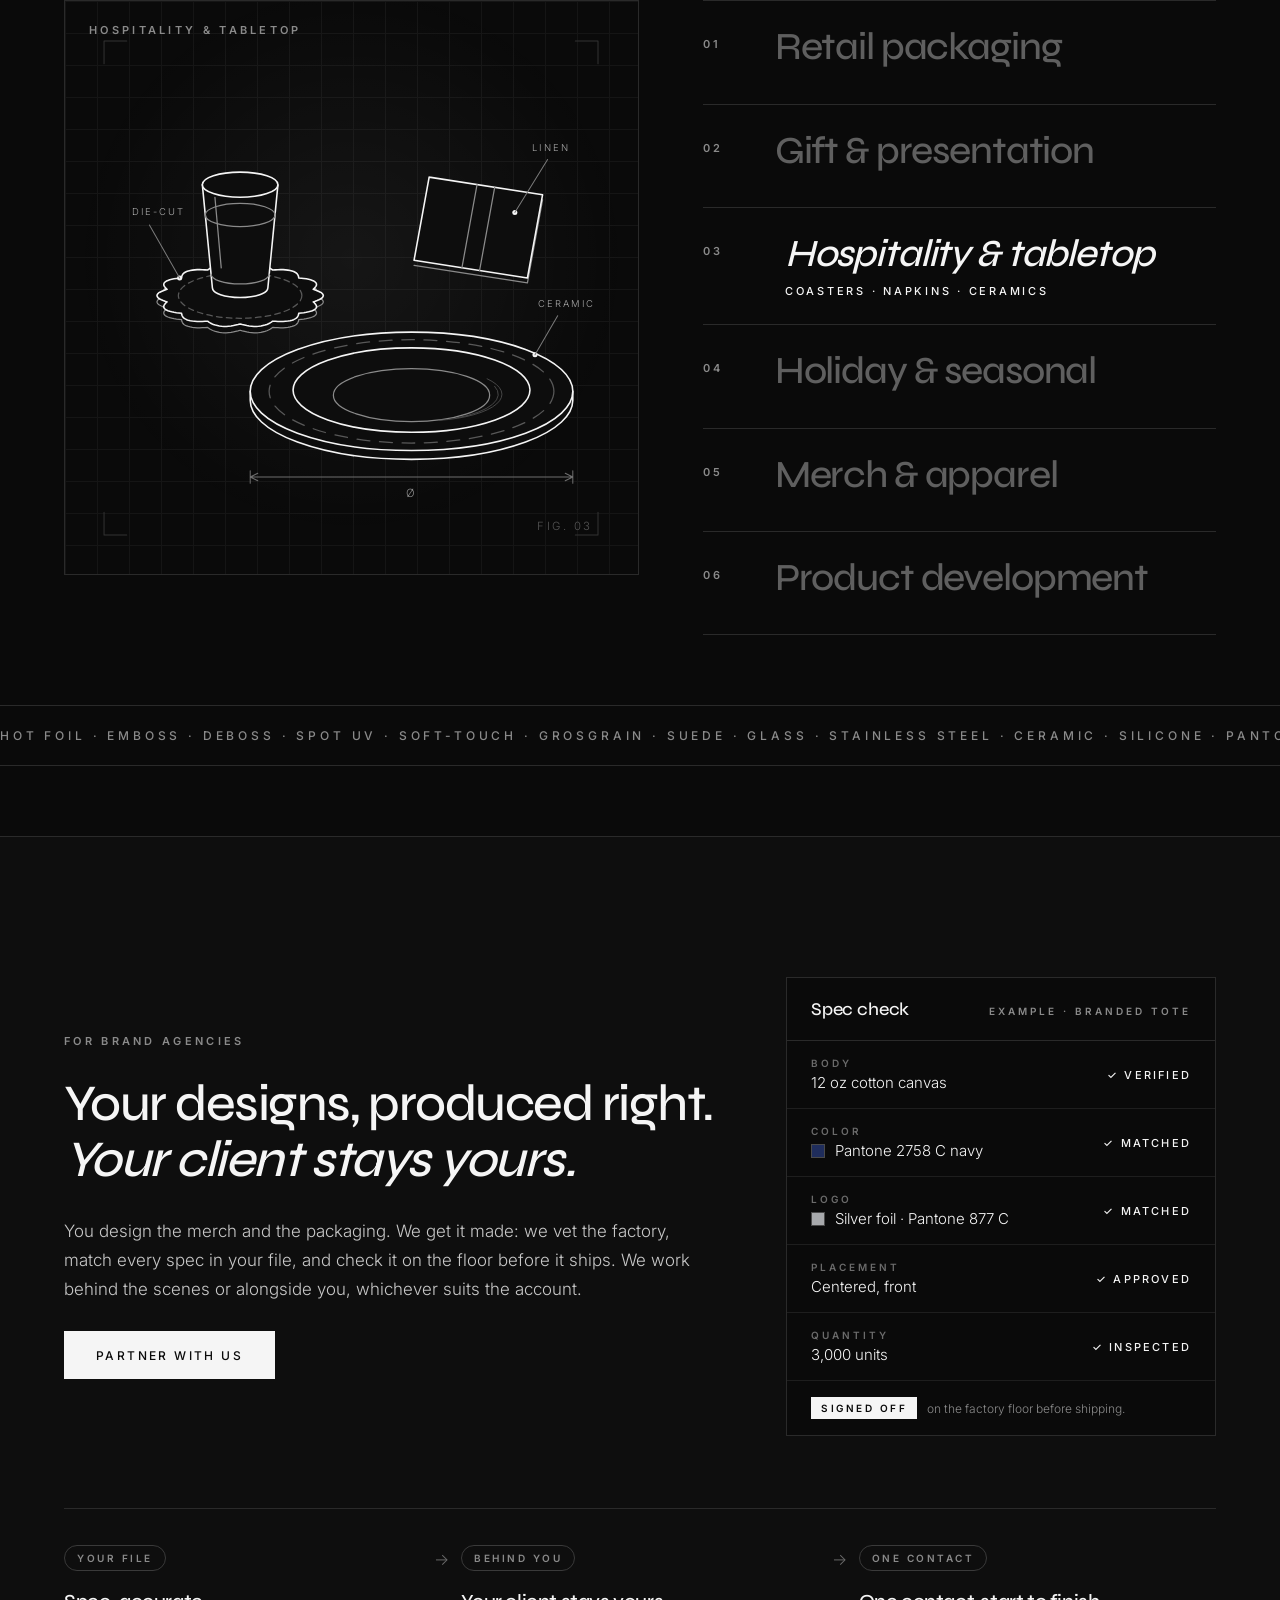
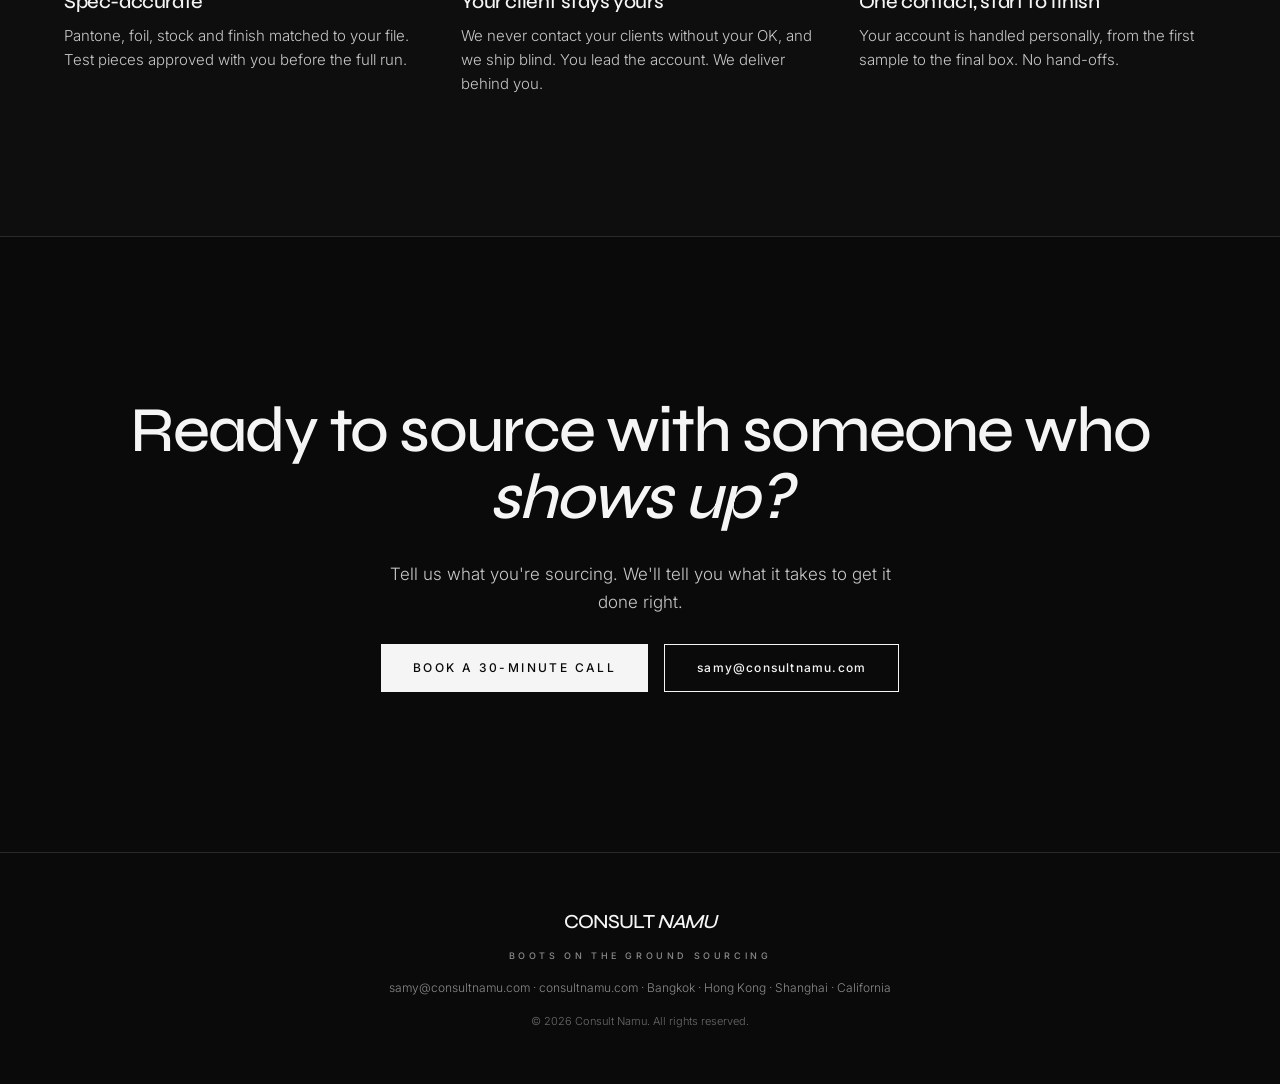
==== commit 84961550: "preview build from bbe2204" ====
--- a/index.html
+++ b/index.html
@@ -6,7 +6,7 @@
   <title>Consult Namu | Sourcing &amp; Quality Control in Asia for US Brands</title>
   <meta name="description" content="We source, produce and inspect branded goods in Asia for American brands and agencies. On-site factory audits and QA in Bangkok, Hong Kong and Shanghai.">
   <link rel="canonical" href="https://consultnamu.com/">
-  <meta name="robots" content="index, follow">
+  <meta name="robots" content="noindex, nofollow">
   <meta name="theme-color" content="#0A0A0A">
   <meta name="author" content="Consult Namu">
 
@@ -85,7 +85,7 @@
   <link rel="preconnect" href="https://fonts.gstatic.com" crossorigin>
   <link href="https://fonts.googleapis.com/css2?family=Inter:wght@300;400;500;600&family=Syne:wght@400;500;600;700&display=swap" rel="stylesheet">
 
-  <link rel="stylesheet" href="styles.css">
+  <link rel="stylesheet" href="styles.css?v=bbe2204">
   <!-- Turns on the fade-in effects only when JavaScript runs -->
   <script>document.documentElement.classList.add("js")</script>
 </head>
@@ -384,11 +384,11 @@
 <a href="https://calendly.com/samy-consultnamu/free-consultation" target="_blank" rel="noopener" class="mobile-cta" id="mobileCta">Book a 30-minute call</a>
 
 <!-- Three.js library and the globe (hero) -->
-<script src="vendor/three.min.js" defer></script>
-<script src="globe-land.js" defer></script>
-<script src="globe.js" defer></script>
+<script src="vendor/three.min.js?v=bbe2204" defer></script>
+<script src="globe-land.js?v=bbe2204" defer></script>
+<script src="globe.js?v=bbe2204" defer></script>
 <!-- Small effects: header, compare slider, spec ticks, services, fade-ins -->
-<script src="interactions.js" defer></script>
+<script src="interactions.js?v=bbe2204" defer></script>
 
 <script>
 (function(){var b=document.querySelector('.nav-toggle'),h=document.querySelector('.header');if(!b)return;
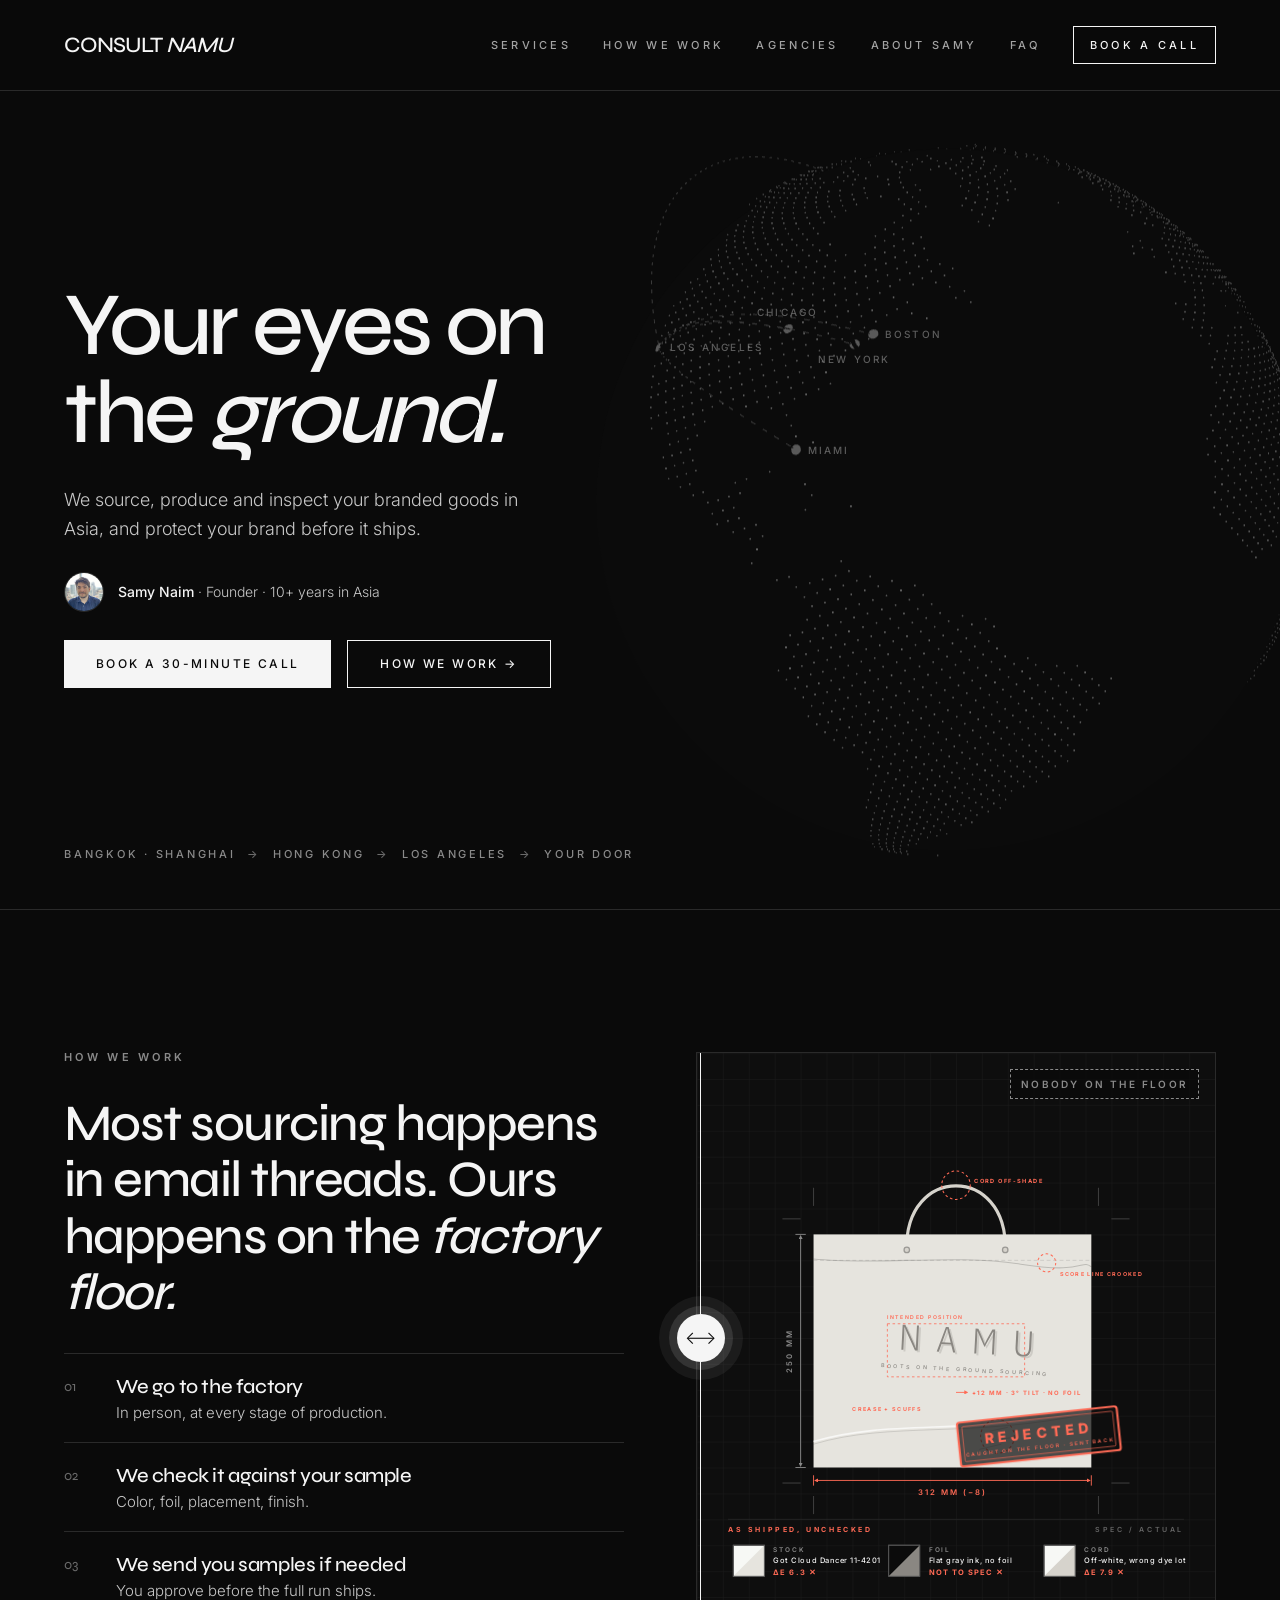
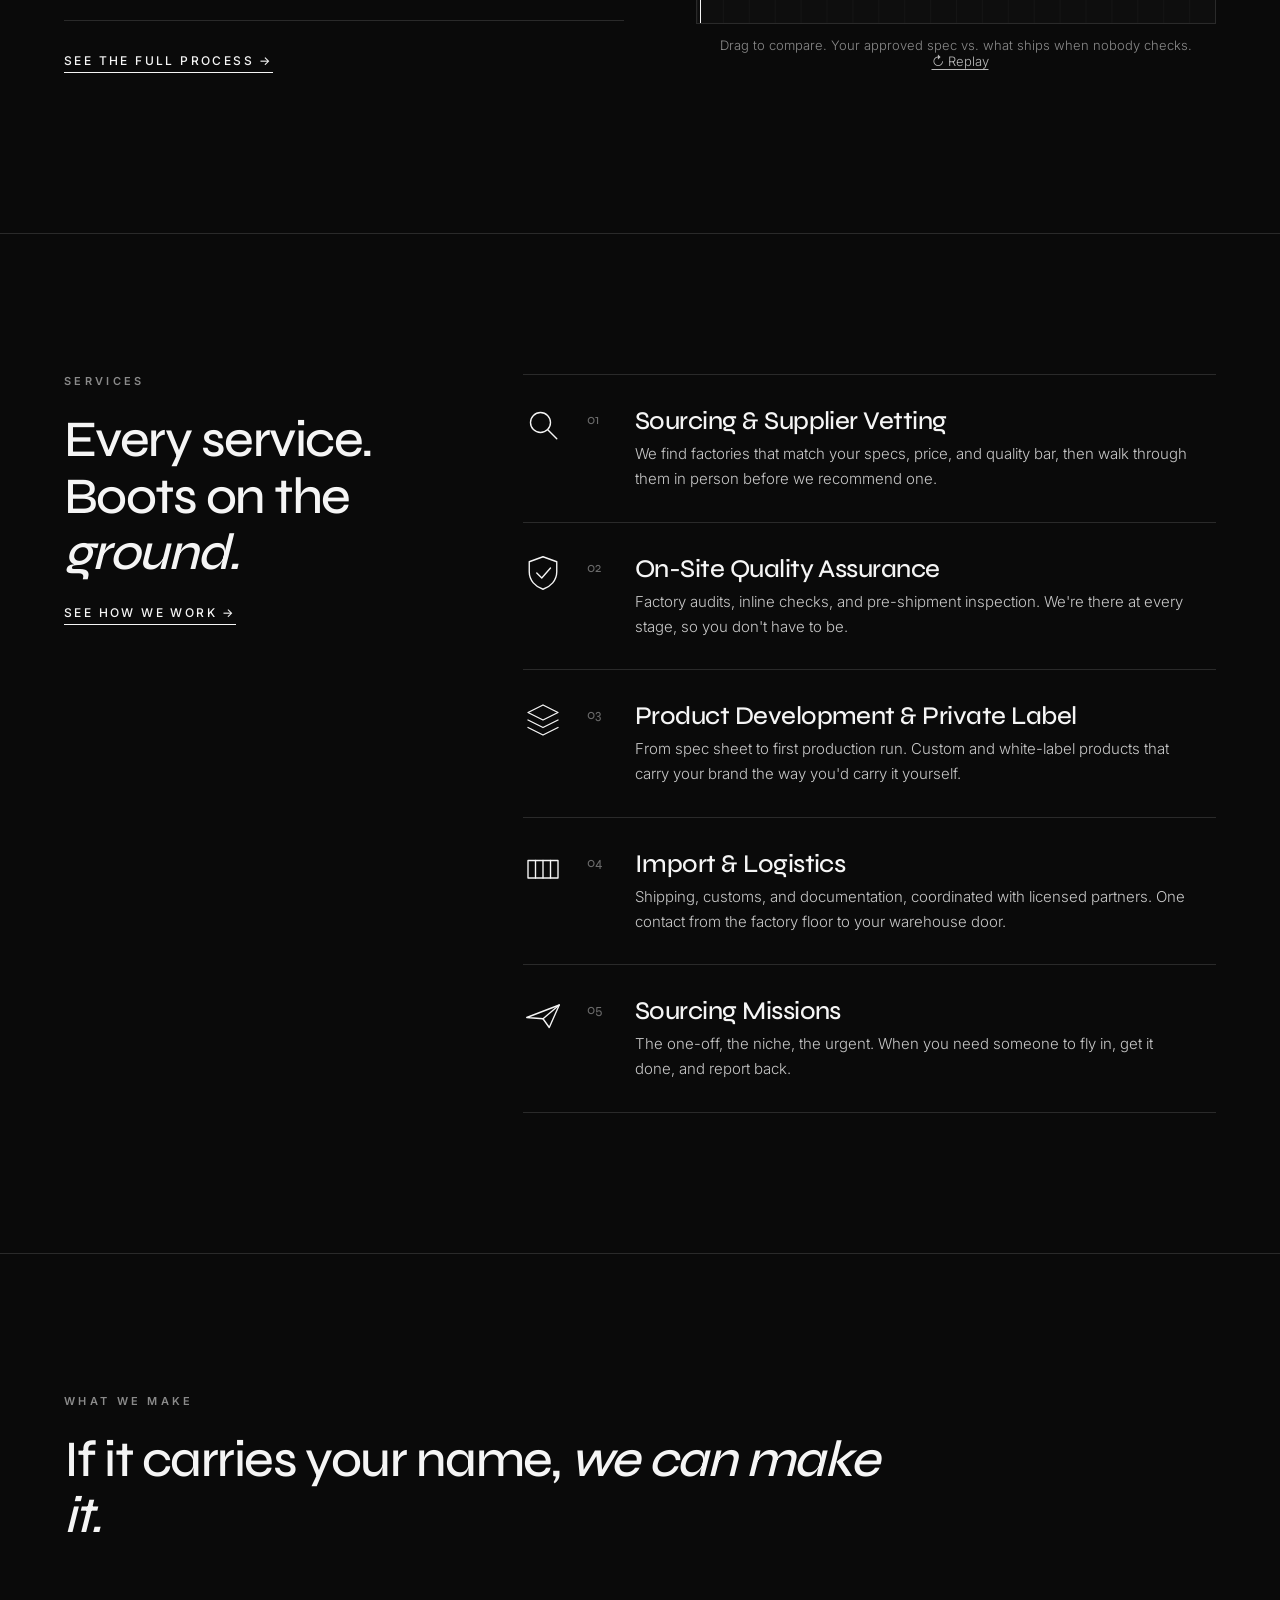
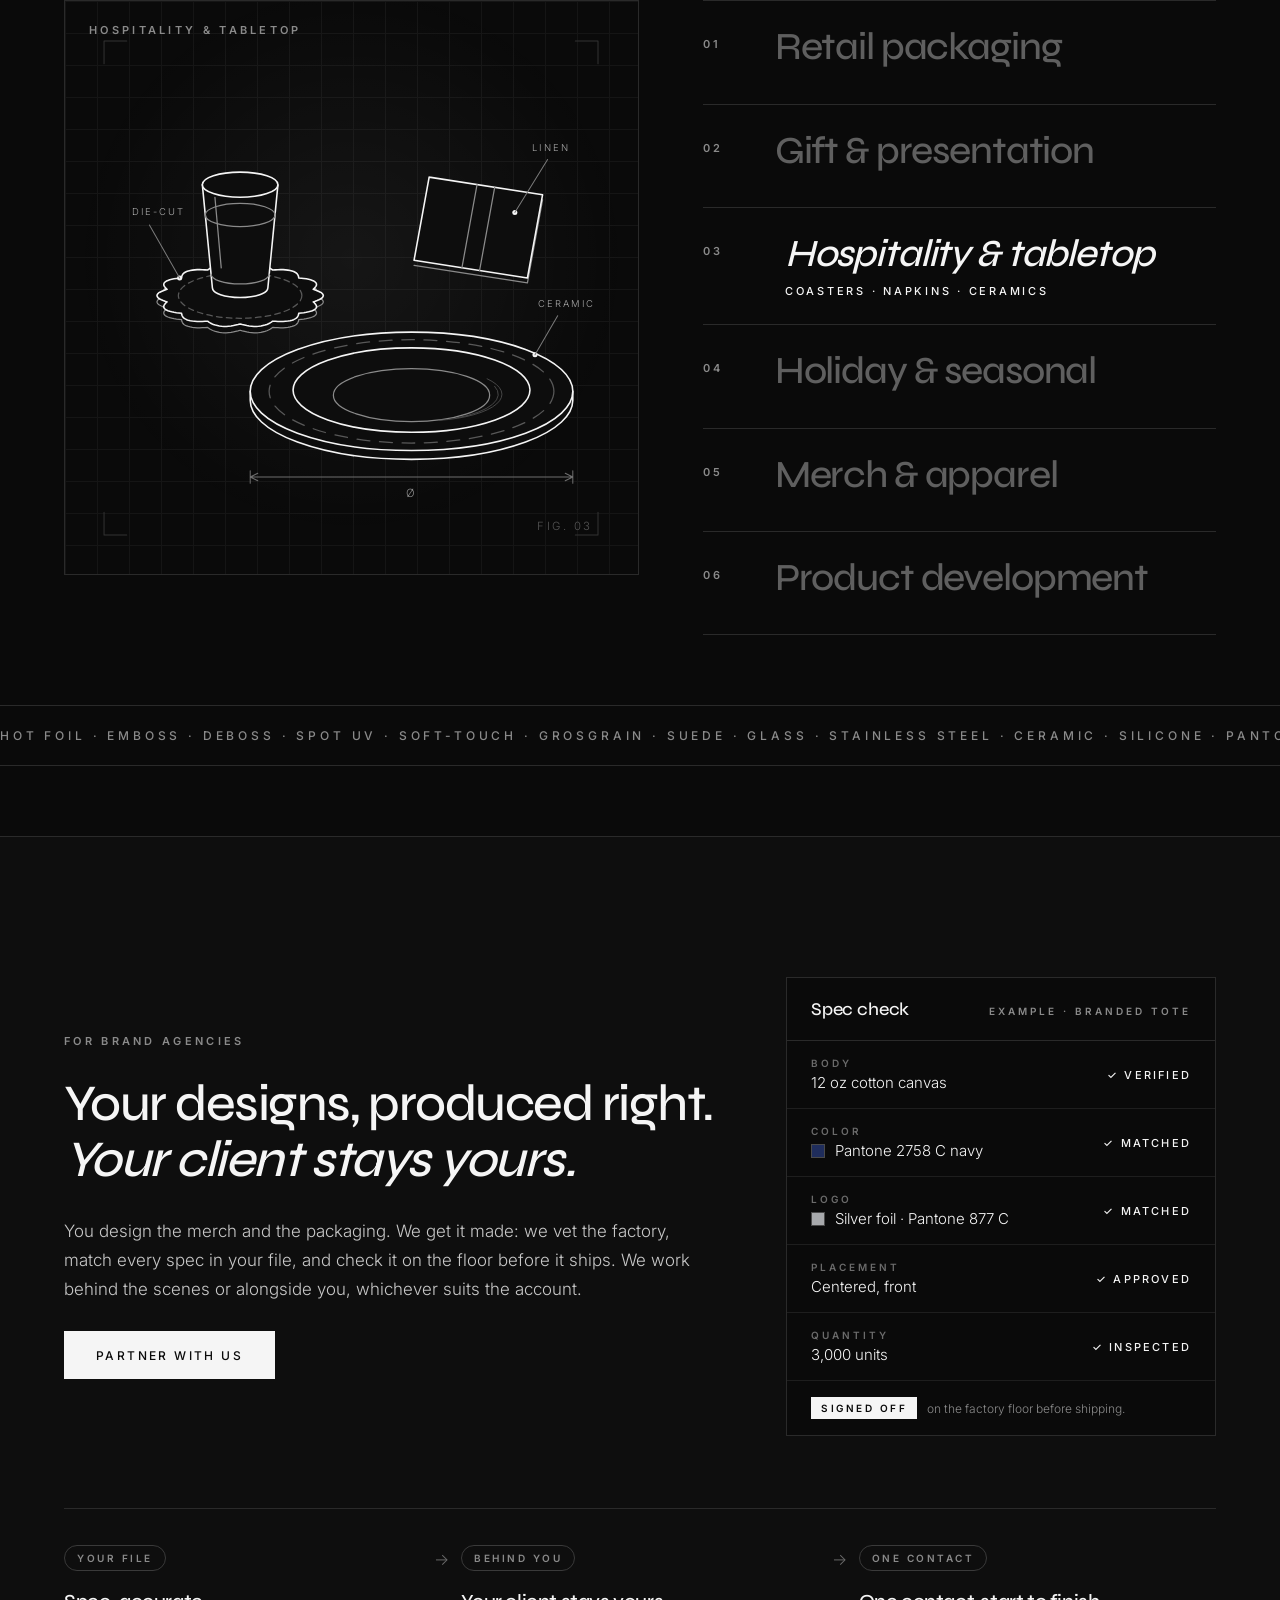
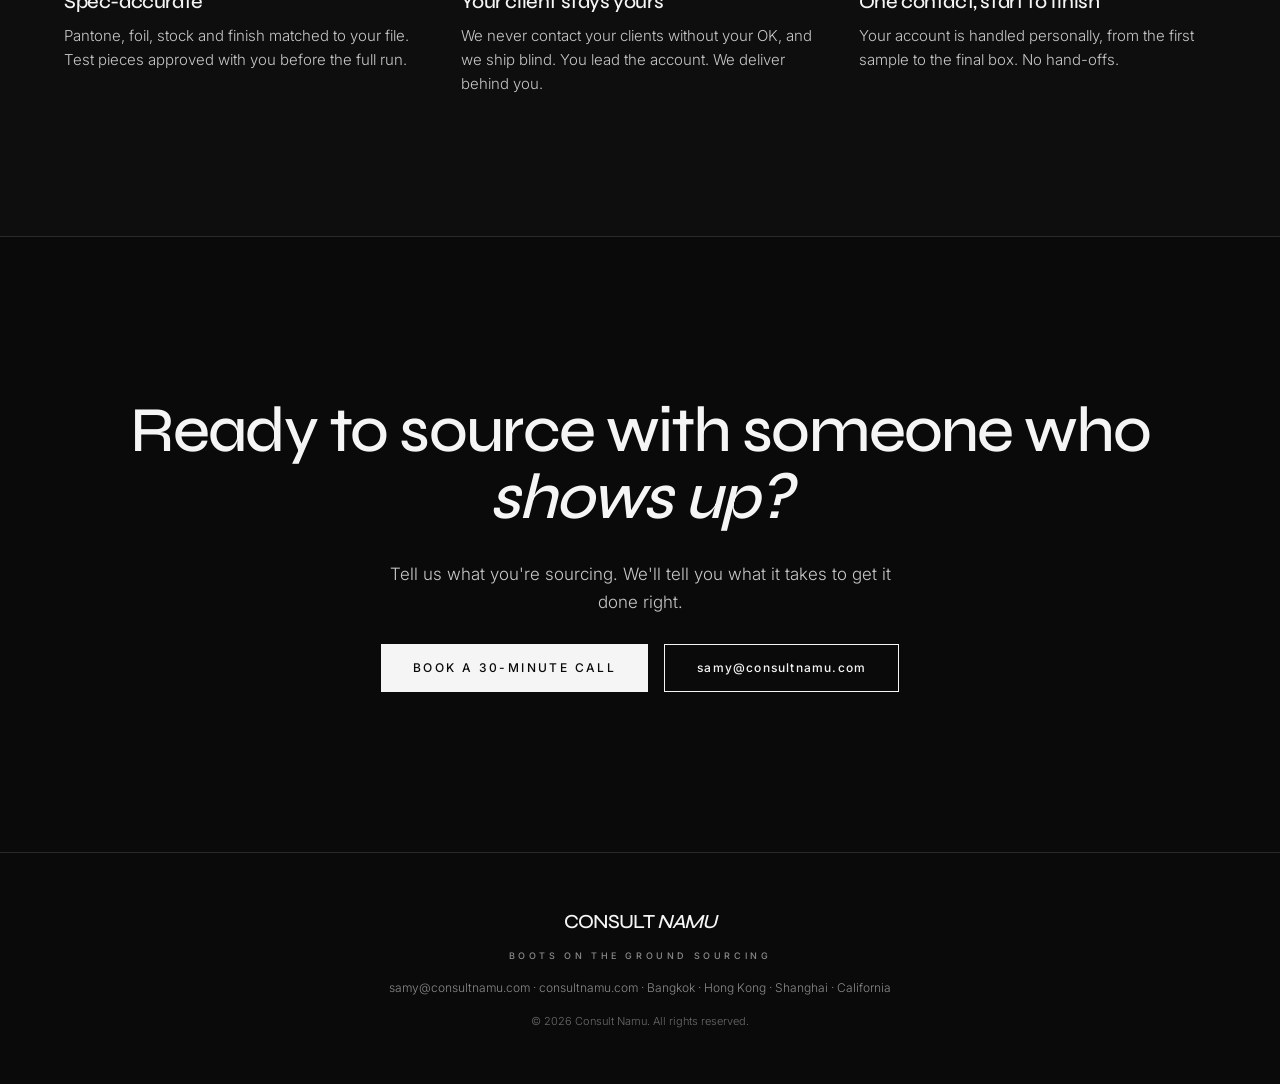
==== commit a9fdf552: "live build from bbe2204" ====
--- a/index.html
+++ b/index.html
@@ -6,7 +6,7 @@
   <title>Consult Namu | Sourcing &amp; Quality Control in Asia for US Brands</title>
   <meta name="description" content="We source, produce and inspect branded goods in Asia for American brands and agencies. On-site factory audits and QA in Bangkok, Hong Kong and Shanghai.">
   <link rel="canonical" href="https://consultnamu.com/">
-  <meta name="robots" content="noindex, nofollow">
+  <meta name="robots" content="index, follow">
   <meta name="theme-color" content="#0A0A0A">
   <meta name="author" content="Consult Namu">
 
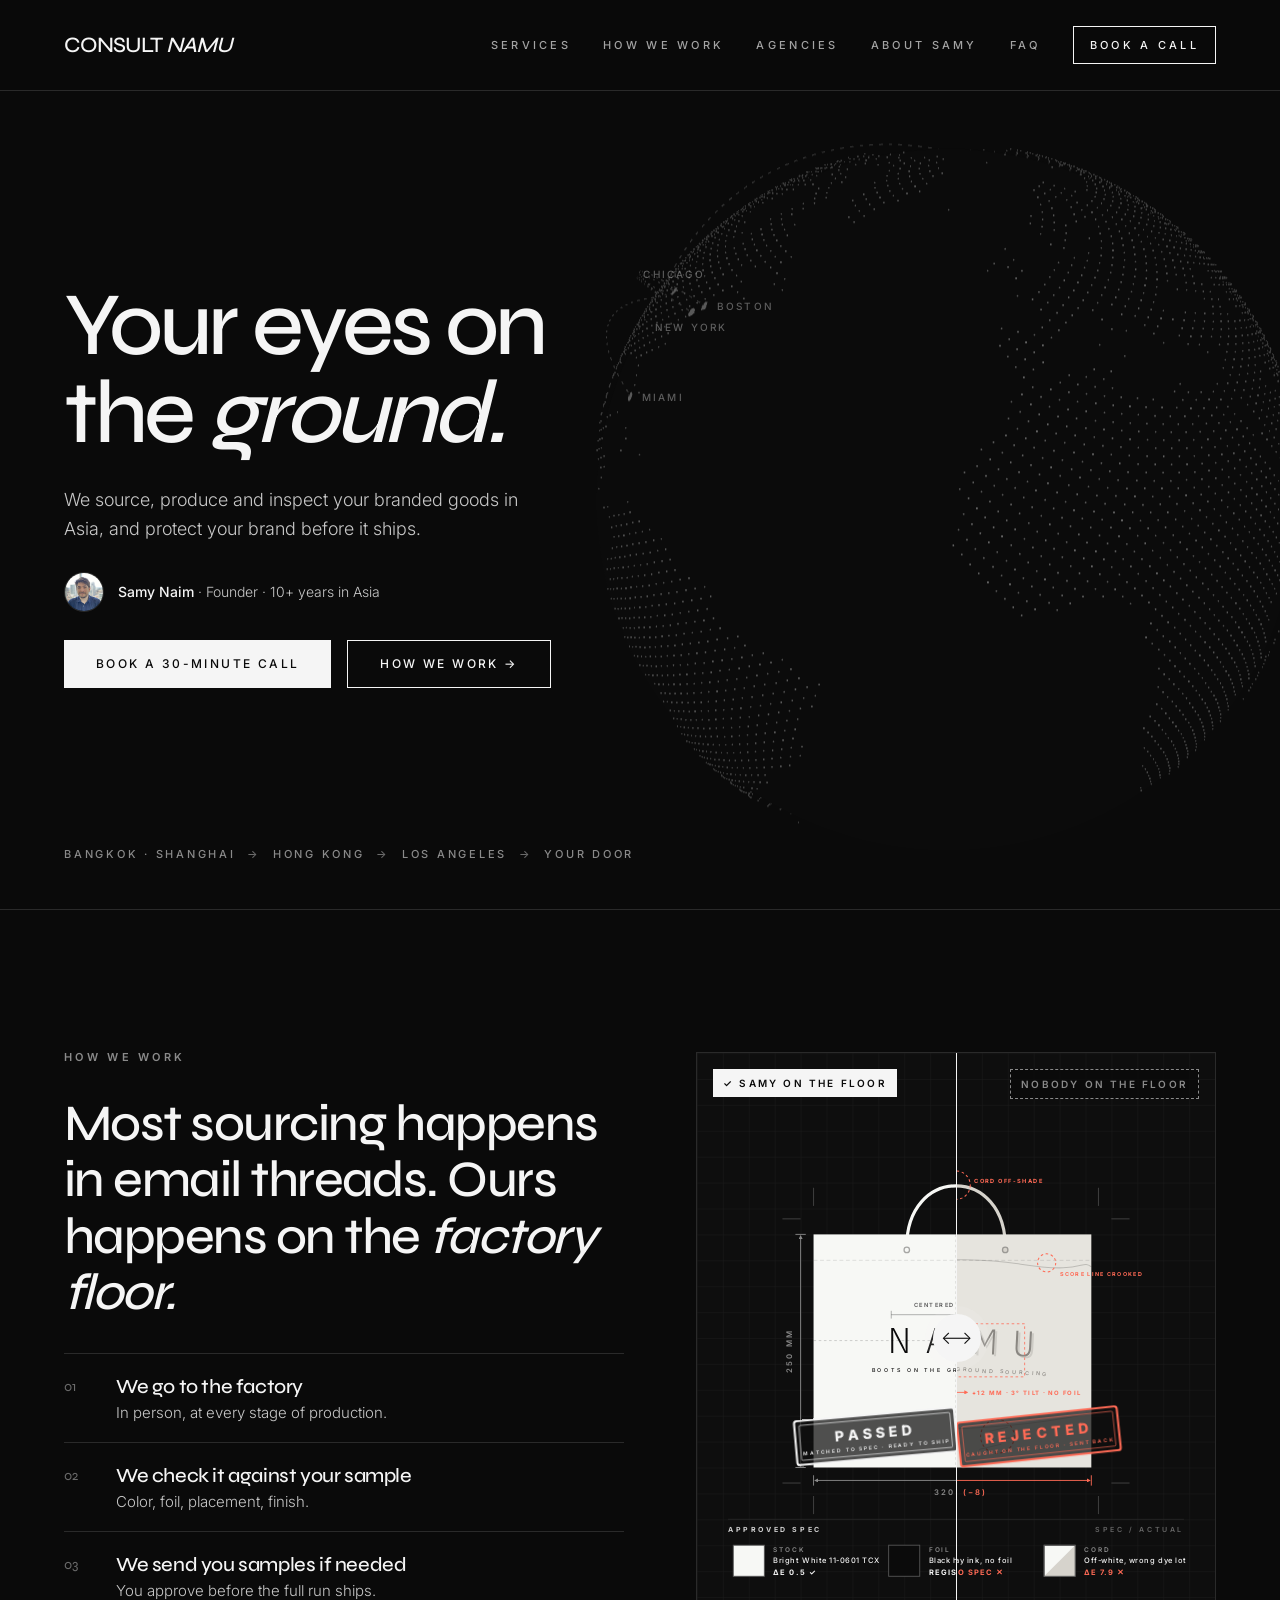
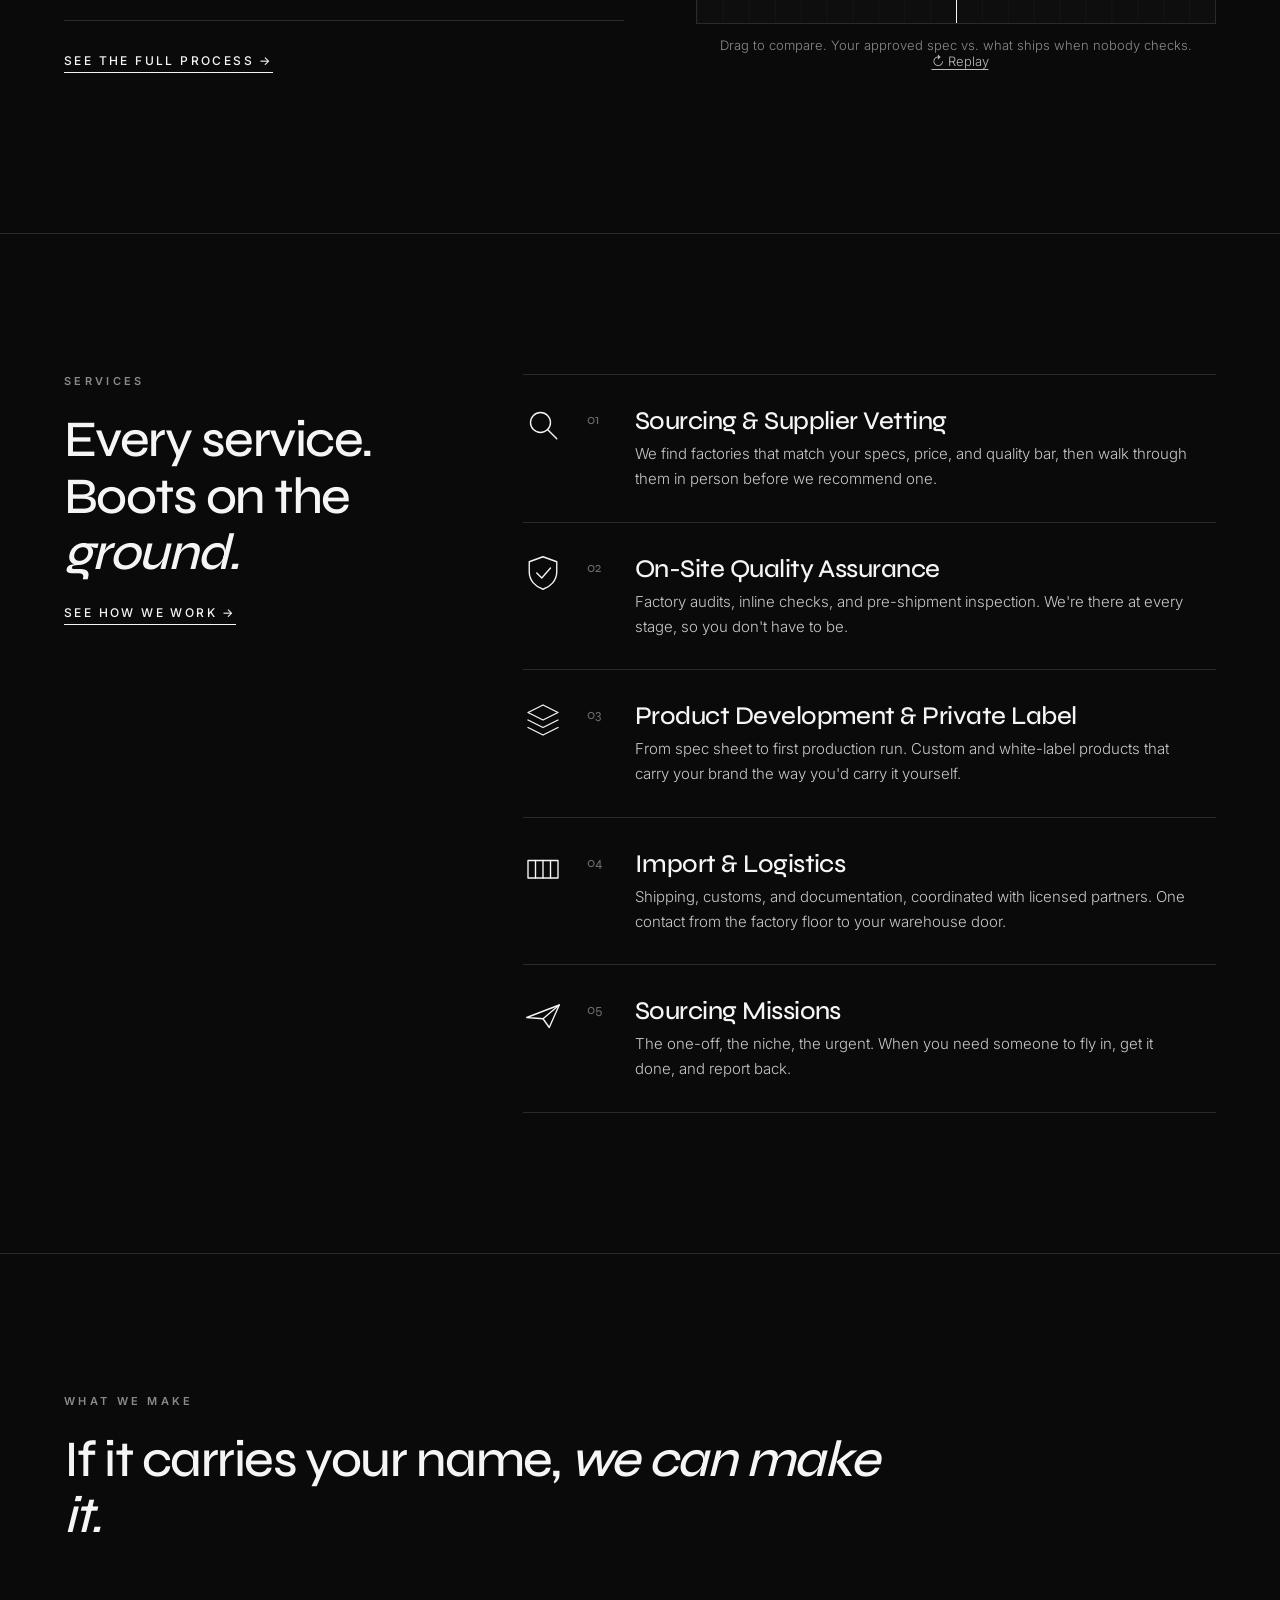
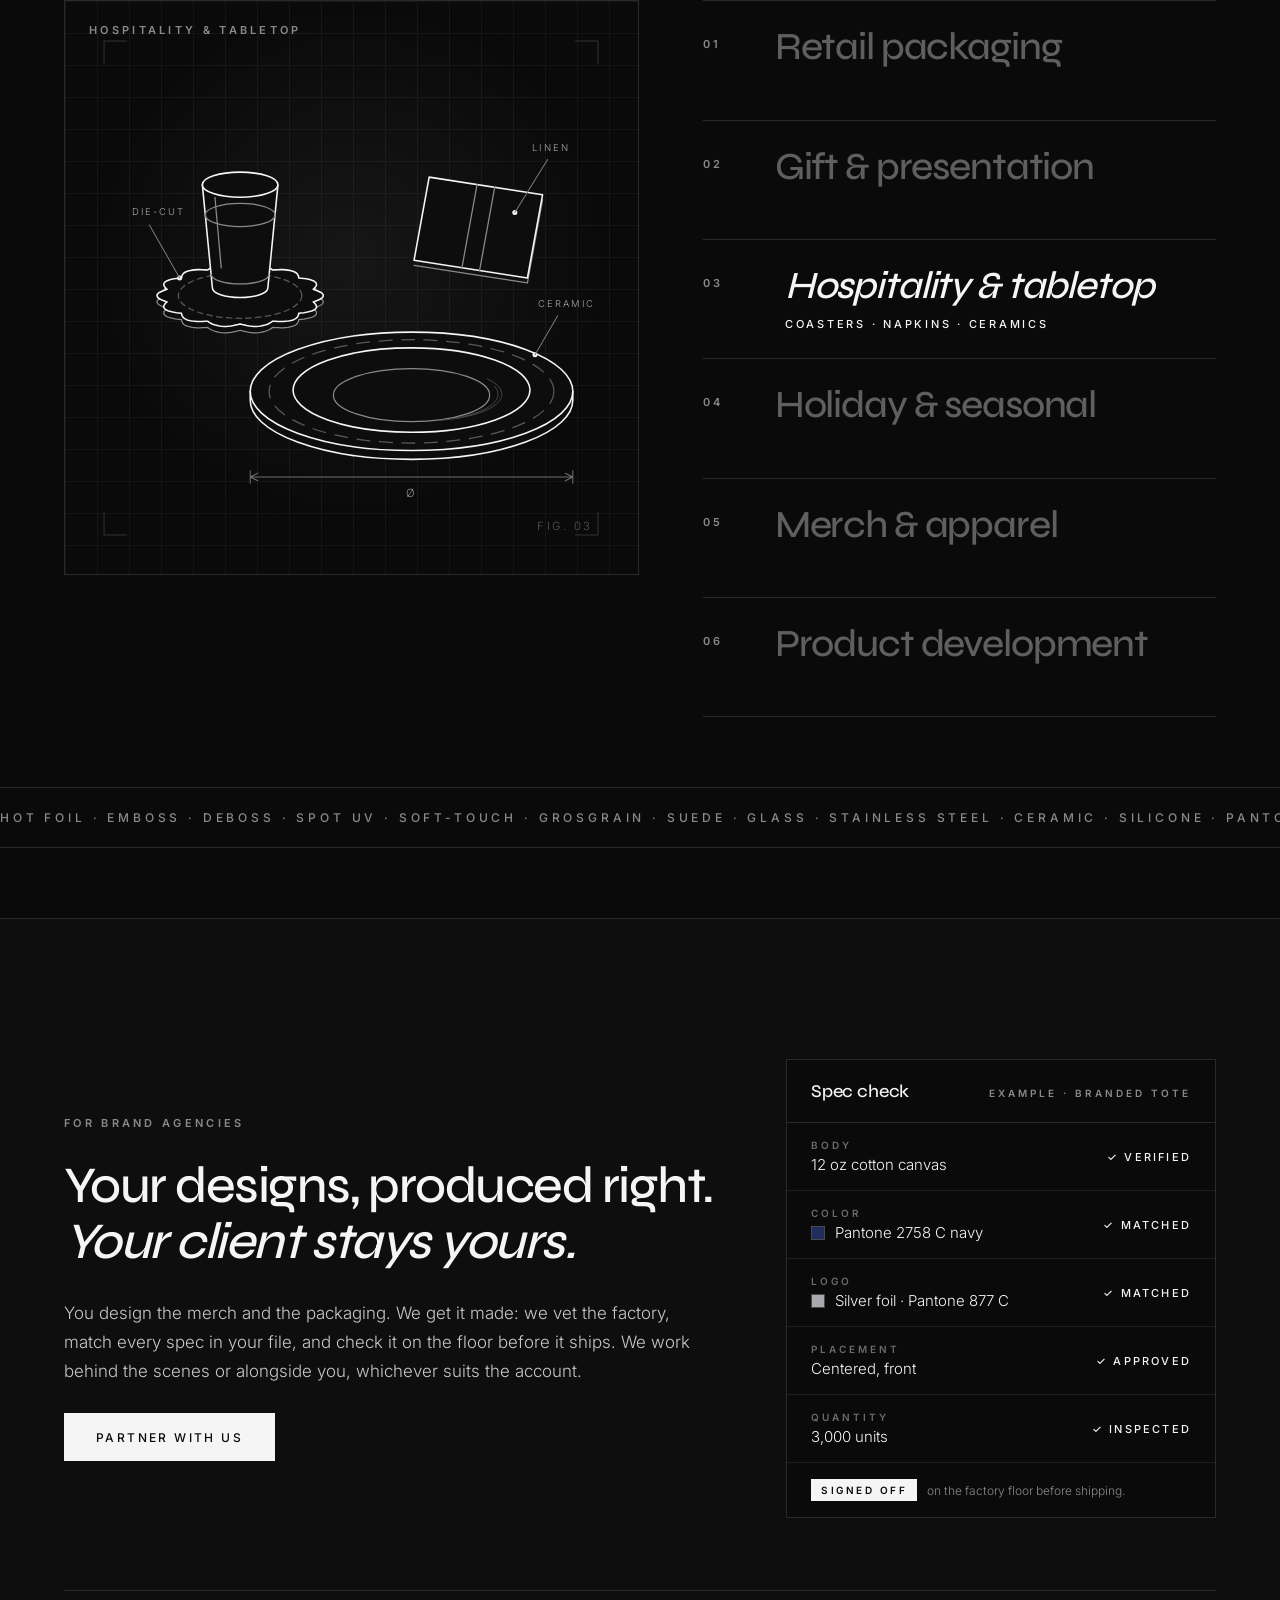
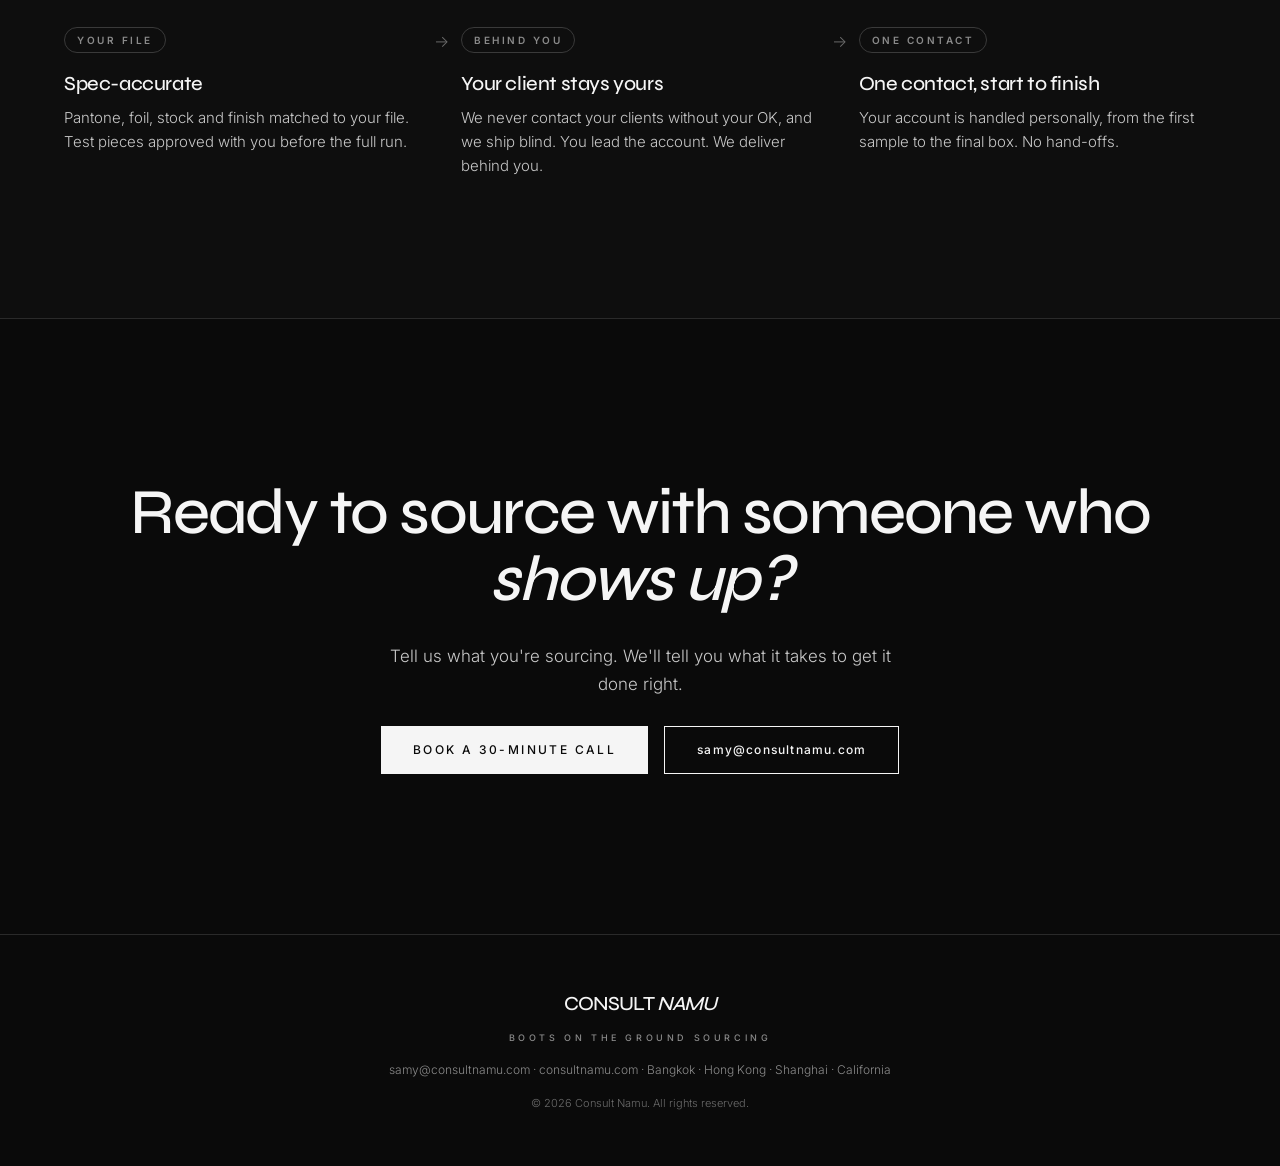
==== commit 3a83cc76: "preview build from 1073fb0" ====
--- a/index.html
+++ b/index.html
@@ -6,7 +6,7 @@
   <title>Consult Namu | Sourcing &amp; Quality Control in Asia for US Brands</title>
   <meta name="description" content="We source, produce and inspect branded goods in Asia for American brands and agencies. On-site factory audits and QA in Bangkok, Hong Kong and Shanghai.">
   <link rel="canonical" href="https://consultnamu.com/">
-  <meta name="robots" content="index, follow">
+  <meta name="robots" content="noindex, nofollow">
   <meta name="theme-color" content="#0A0A0A">
   <meta name="author" content="Consult Namu">
 
@@ -85,7 +85,7 @@
   <link rel="preconnect" href="https://fonts.gstatic.com" crossorigin>
   <link href="https://fonts.googleapis.com/css2?family=Inter:wght@300;400;500;600&family=Syne:wght@400;500;600;700&display=swap" rel="stylesheet">
 
-  <link rel="stylesheet" href="styles.css?v=bbe2204">
+  <link rel="stylesheet" href="styles.css?v=1073fb0">
   <!-- Turns on the fade-in effects only when JavaScript runs -->
   <script>document.documentElement.classList.add("js")</script>
 </head>
@@ -384,11 +384,11 @@
 <a href="https://calendly.com/samy-consultnamu/free-consultation" target="_blank" rel="noopener" class="mobile-cta" id="mobileCta">Book a 30-minute call</a>
 
 <!-- Three.js library and the globe (hero) -->
-<script src="vendor/three.min.js?v=bbe2204" defer></script>
-<script src="globe-land.js?v=bbe2204" defer></script>
-<script src="globe.js?v=bbe2204" defer></script>
+<script src="vendor/three.min.js?v=1073fb0" defer></script>
+<script src="globe-land.js?v=1073fb0" defer></script>
+<script src="globe.js?v=1073fb0" defer></script>
 <!-- Small effects: header, compare slider, spec ticks, services, fade-ins -->
-<script src="interactions.js?v=bbe2204" defer></script>
+<script src="interactions.js?v=1073fb0" defer></script>
 
 <script>
 (function(){var b=document.querySelector('.nav-toggle'),h=document.querySelector('.header');if(!b)return;
--- a/styles.css
+++ b/styles.css
@@ -546,3 +546,9 @@
 .mk-fig .co text { font-size: 7.5px; letter-spacing: 1.6px; fill: #a8a8a8; }
 .mk-fig .dim path { fill: none; }
 /* end mk-fig v2 */
+
+/* What we make: every row keeps the same height while the categories cycle,
+   so the page below never shifts (that shift made the header bounce and the page jump) */
+.mk-tags { height: 16px; max-height: none; line-height: 16px; white-space: nowrap; transition: opacity .4s, transform .45s cubic-bezier(.2,.8,.2,1); }
+.mk-row.on .mk-tags { max-height: none; }
+@media (max-width: 420px) { .mk-tags { font-size: 10px; letter-spacing: .14em; text-overflow: ellipsis; } }
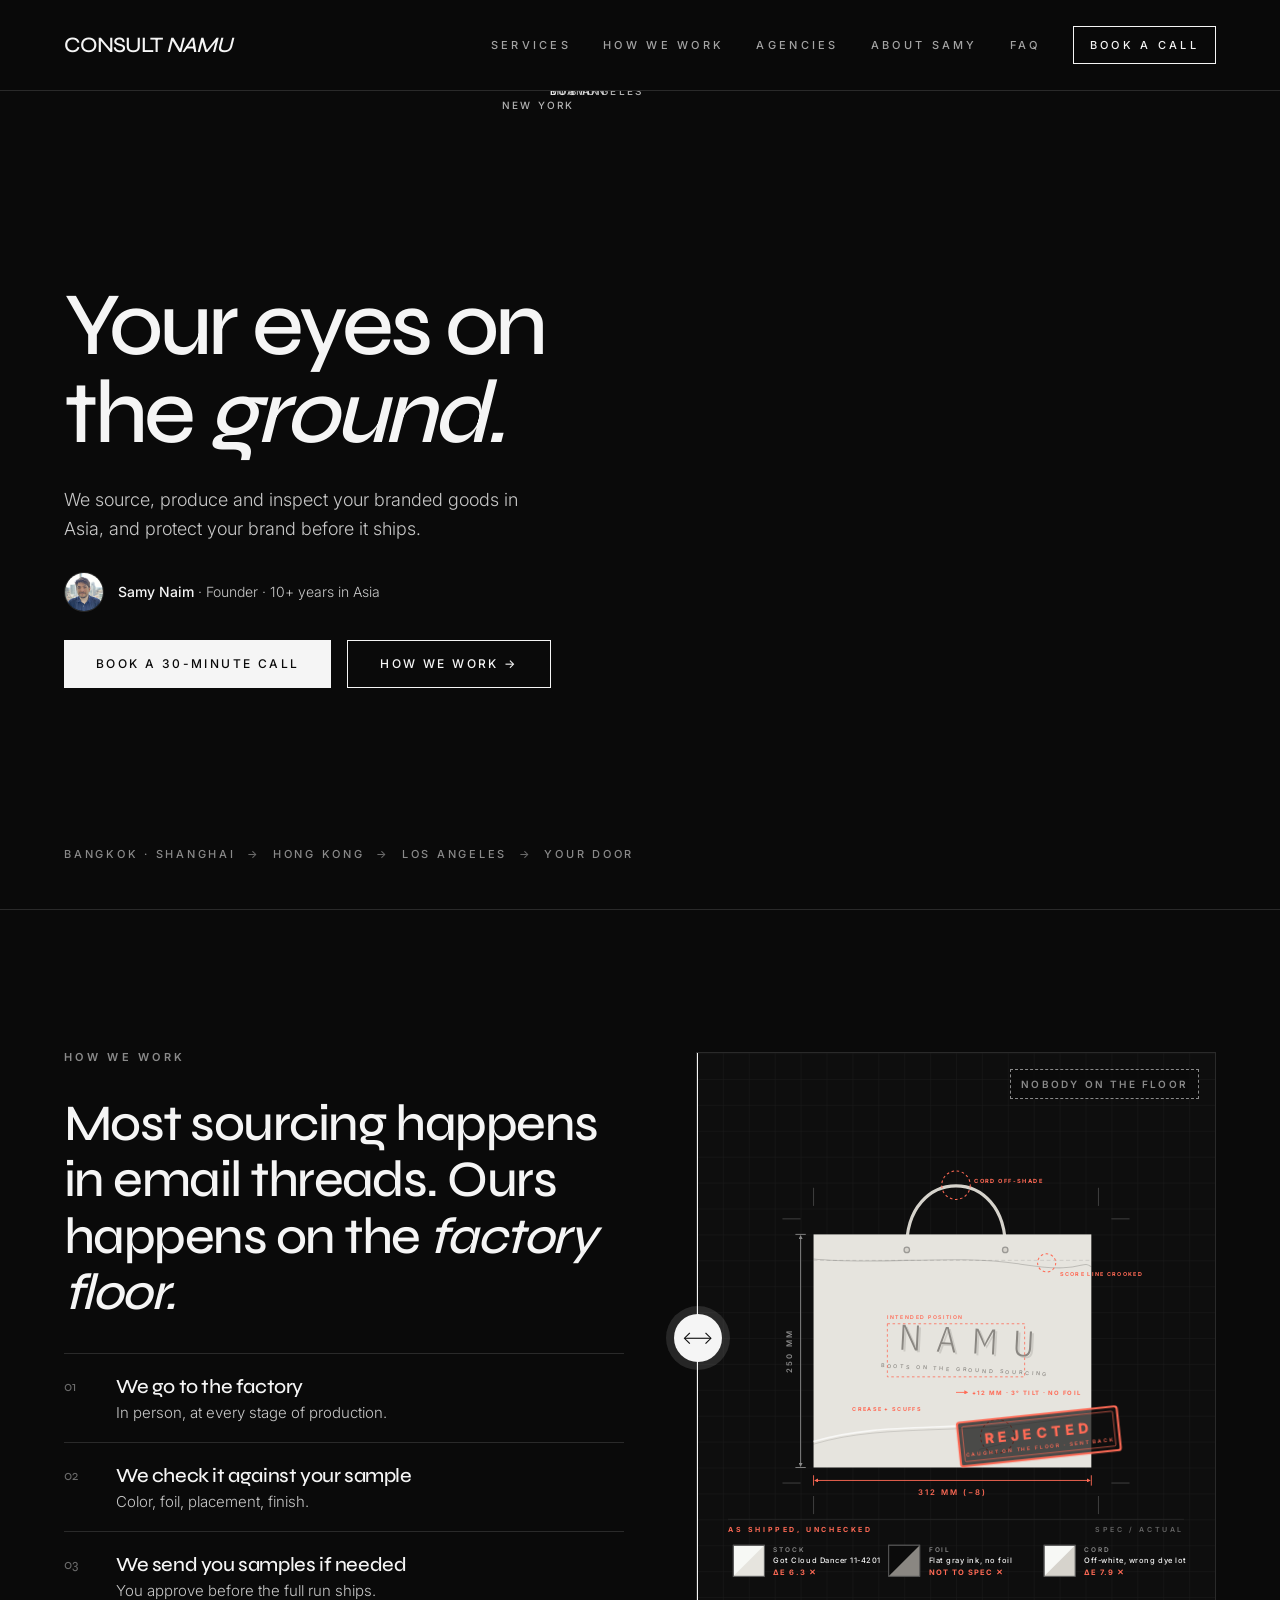
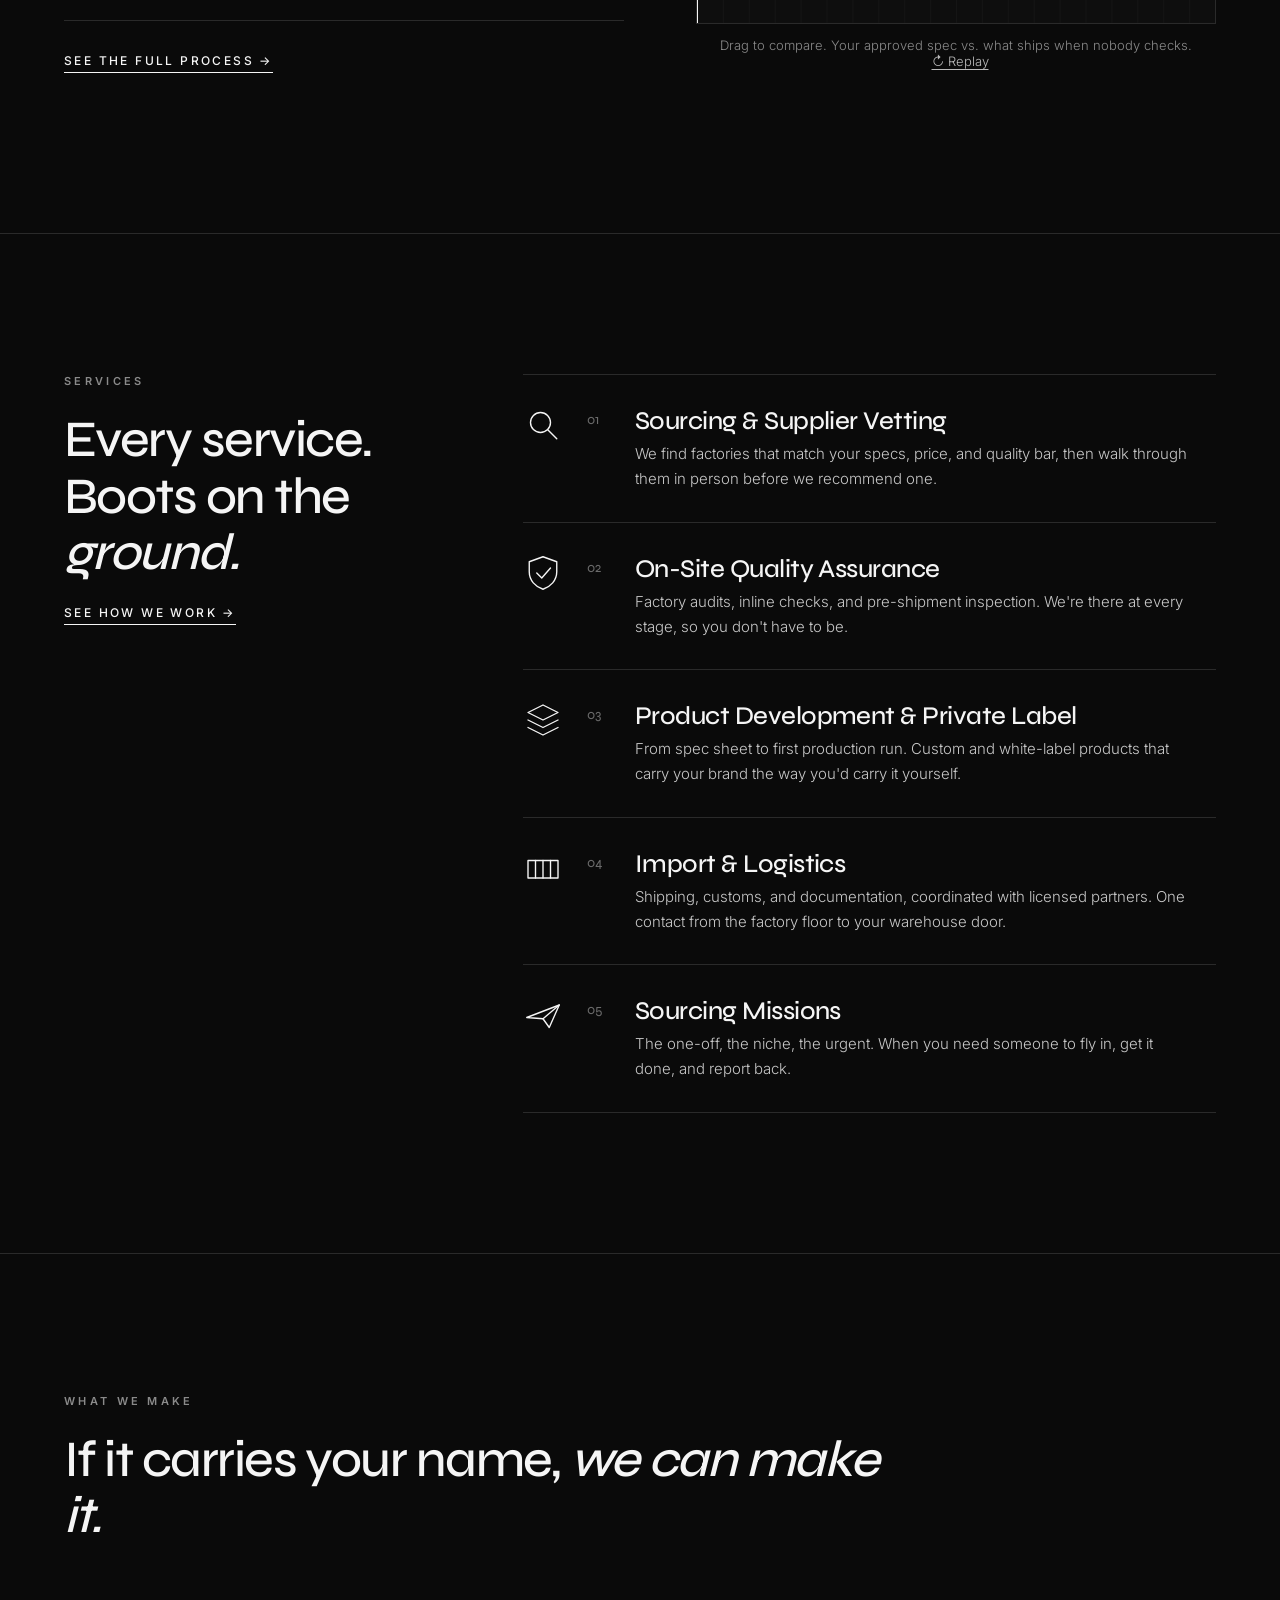
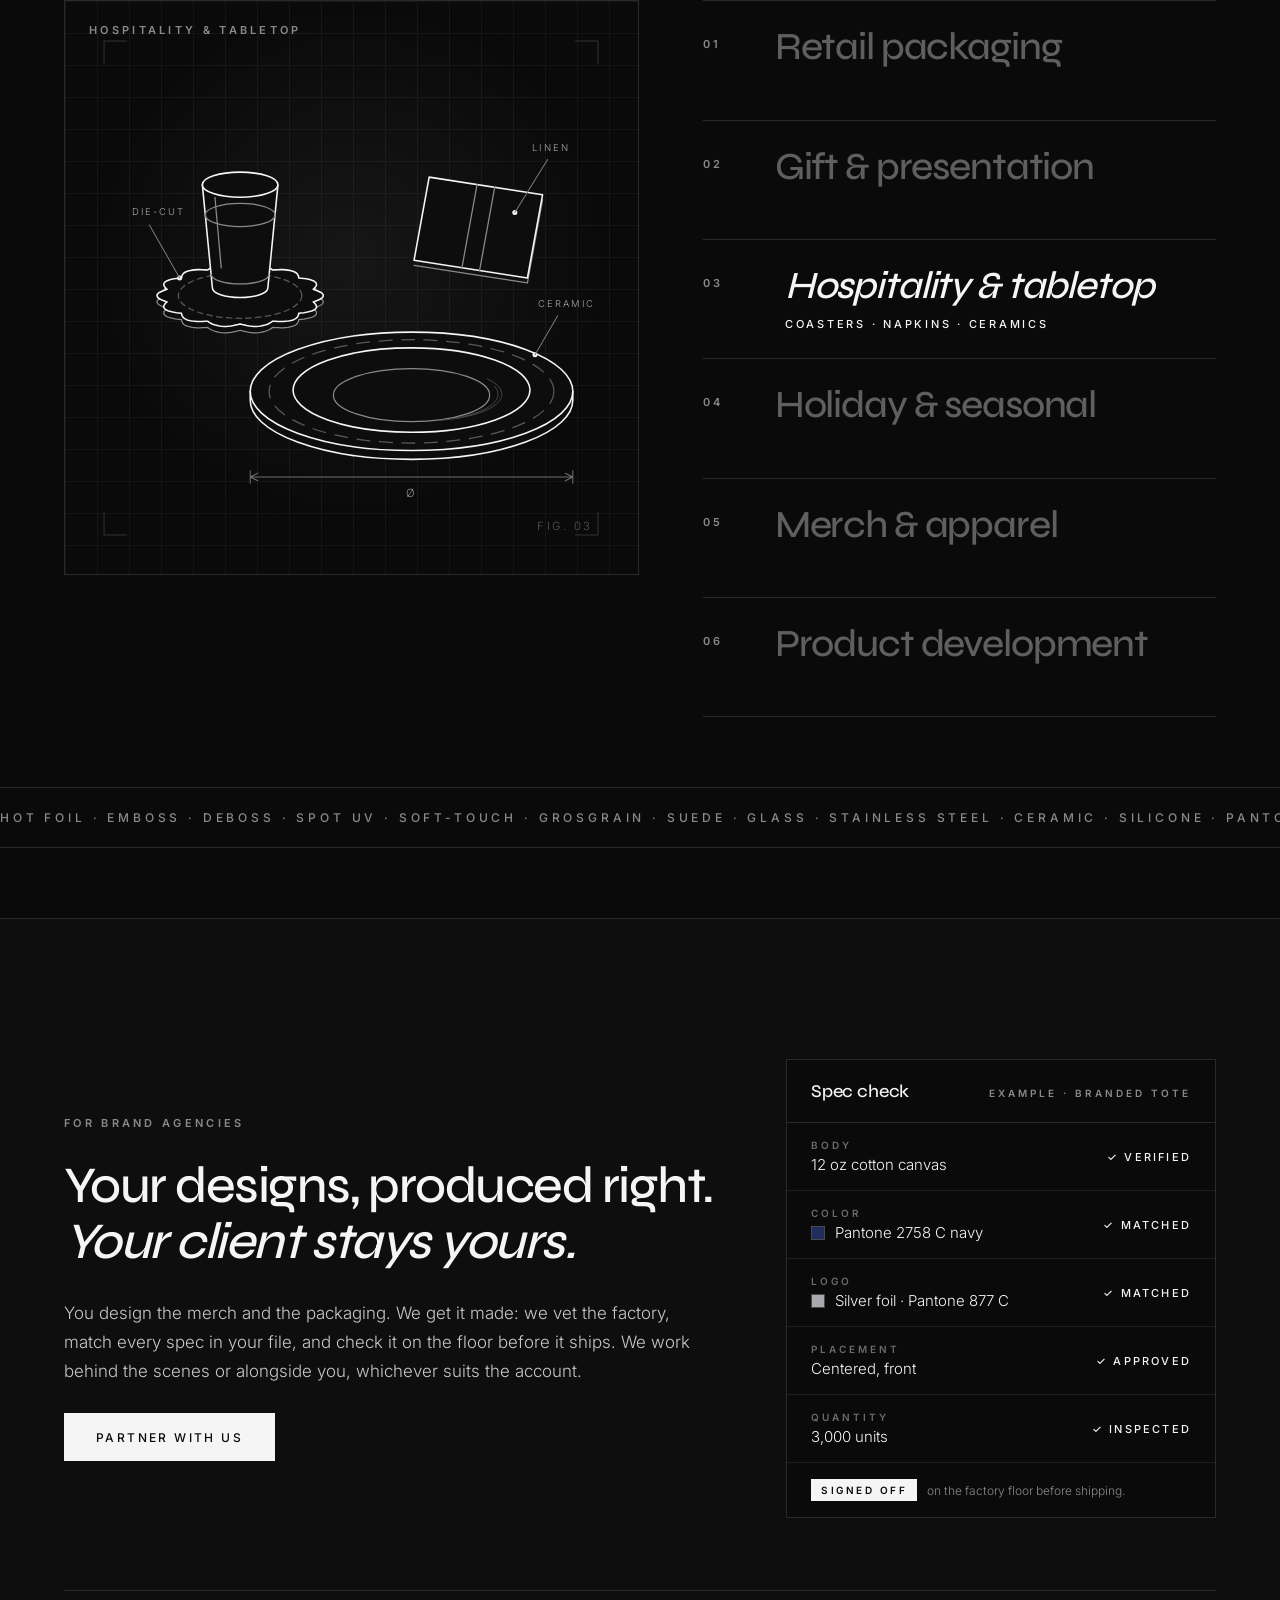
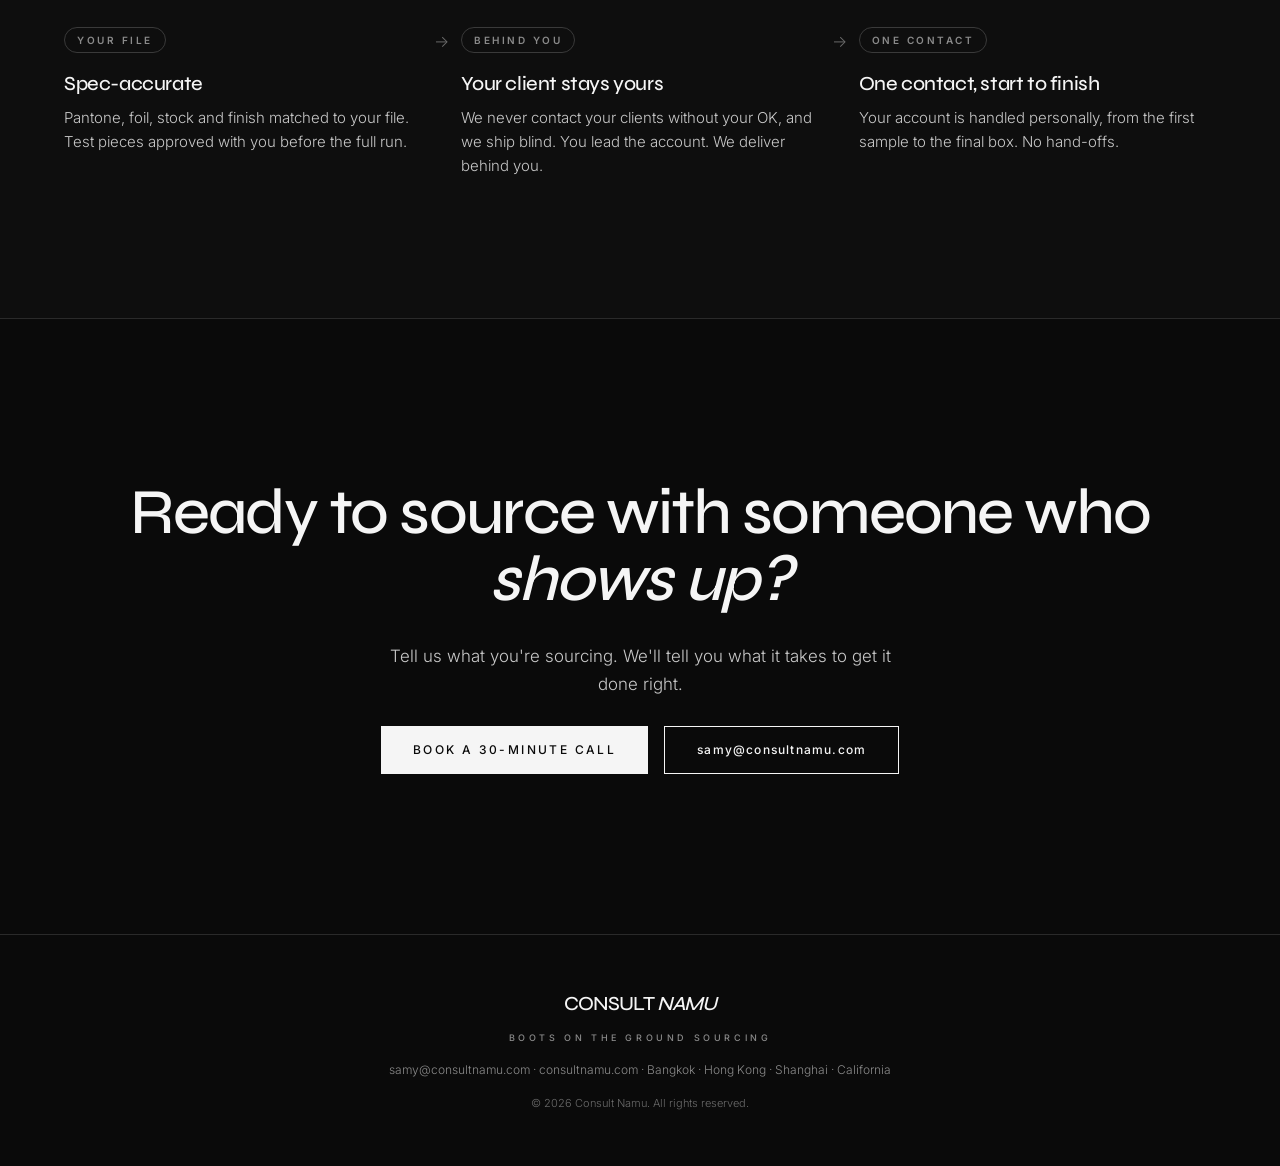
==== commit 4b9f9be5: "live build from 1073fb0" ====
--- a/index.html
+++ b/index.html
@@ -6,7 +6,7 @@
   <title>Consult Namu | Sourcing &amp; Quality Control in Asia for US Brands</title>
   <meta name="description" content="We source, produce and inspect branded goods in Asia for American brands and agencies. On-site factory audits and QA in Bangkok, Hong Kong and Shanghai.">
   <link rel="canonical" href="https://consultnamu.com/">
-  <meta name="robots" content="noindex, nofollow">
+  <meta name="robots" content="index, follow">
   <meta name="theme-color" content="#0A0A0A">
   <meta name="author" content="Consult Namu">
 
